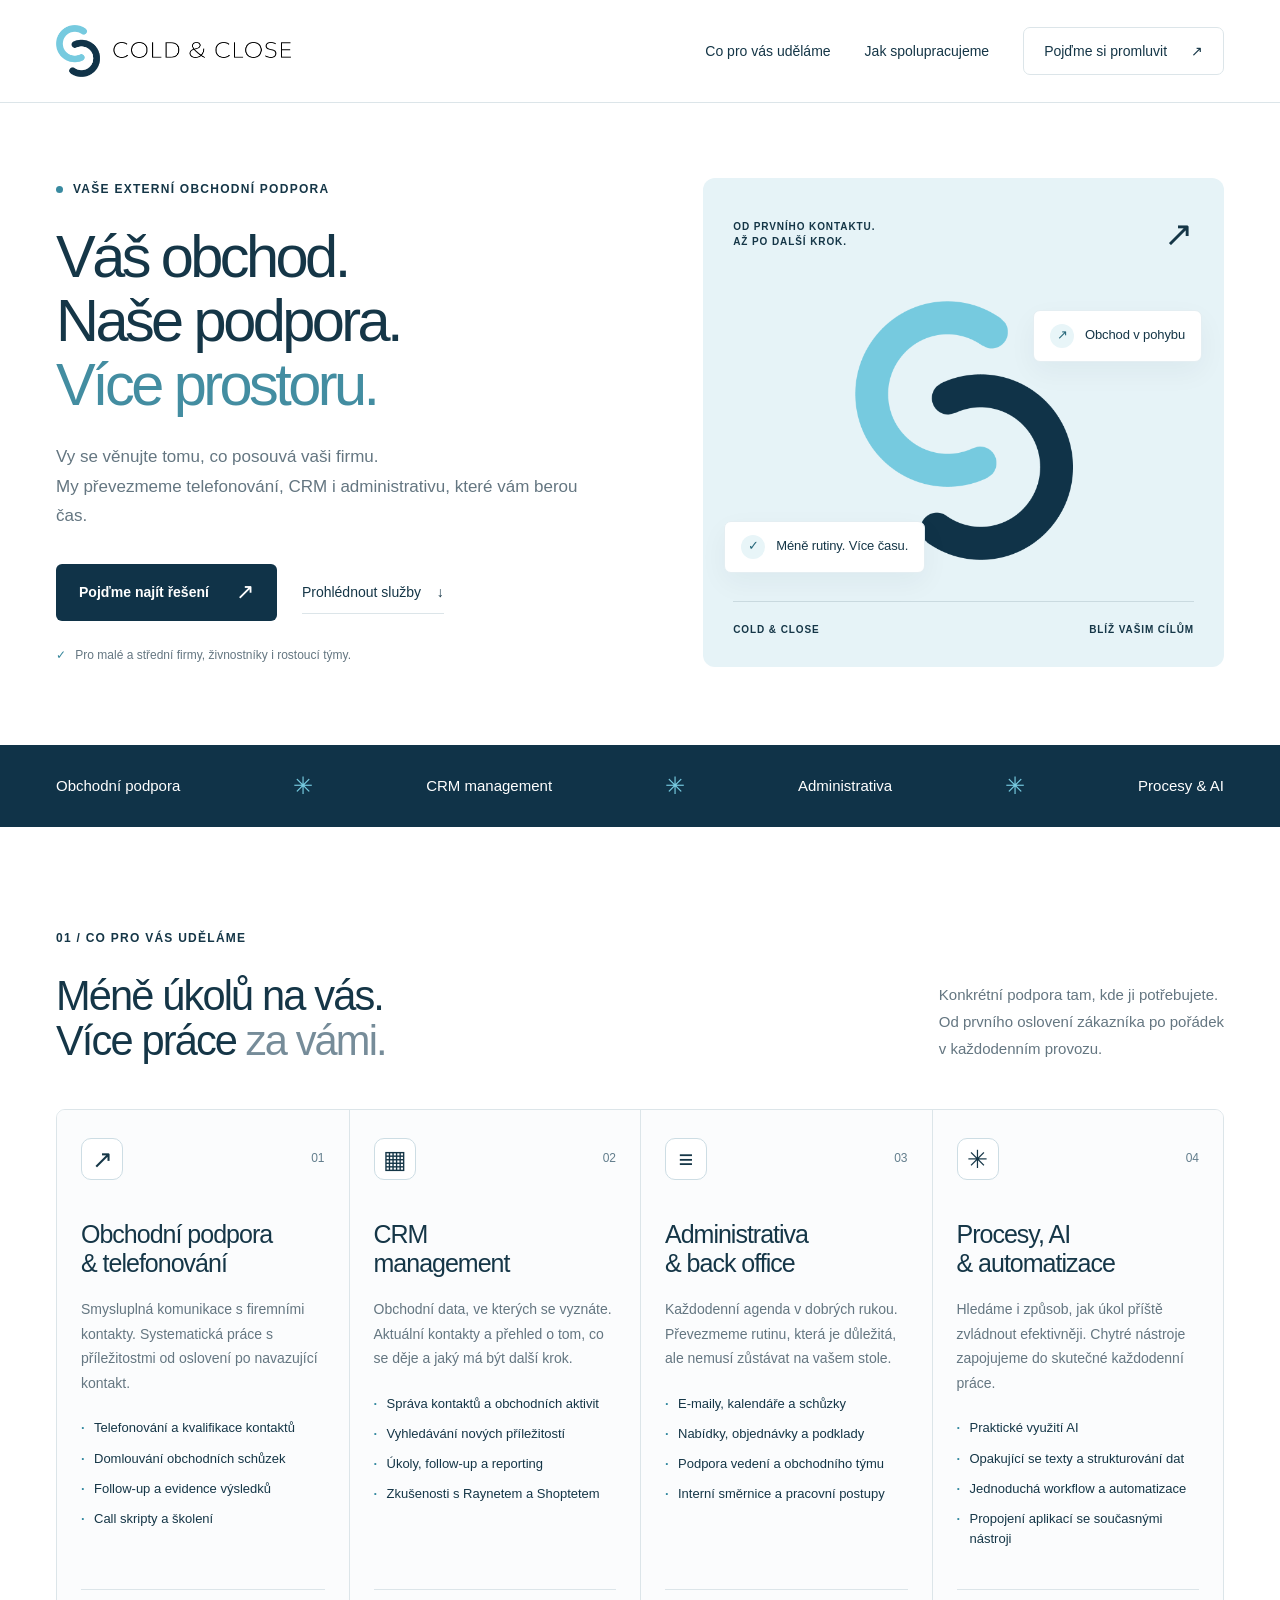
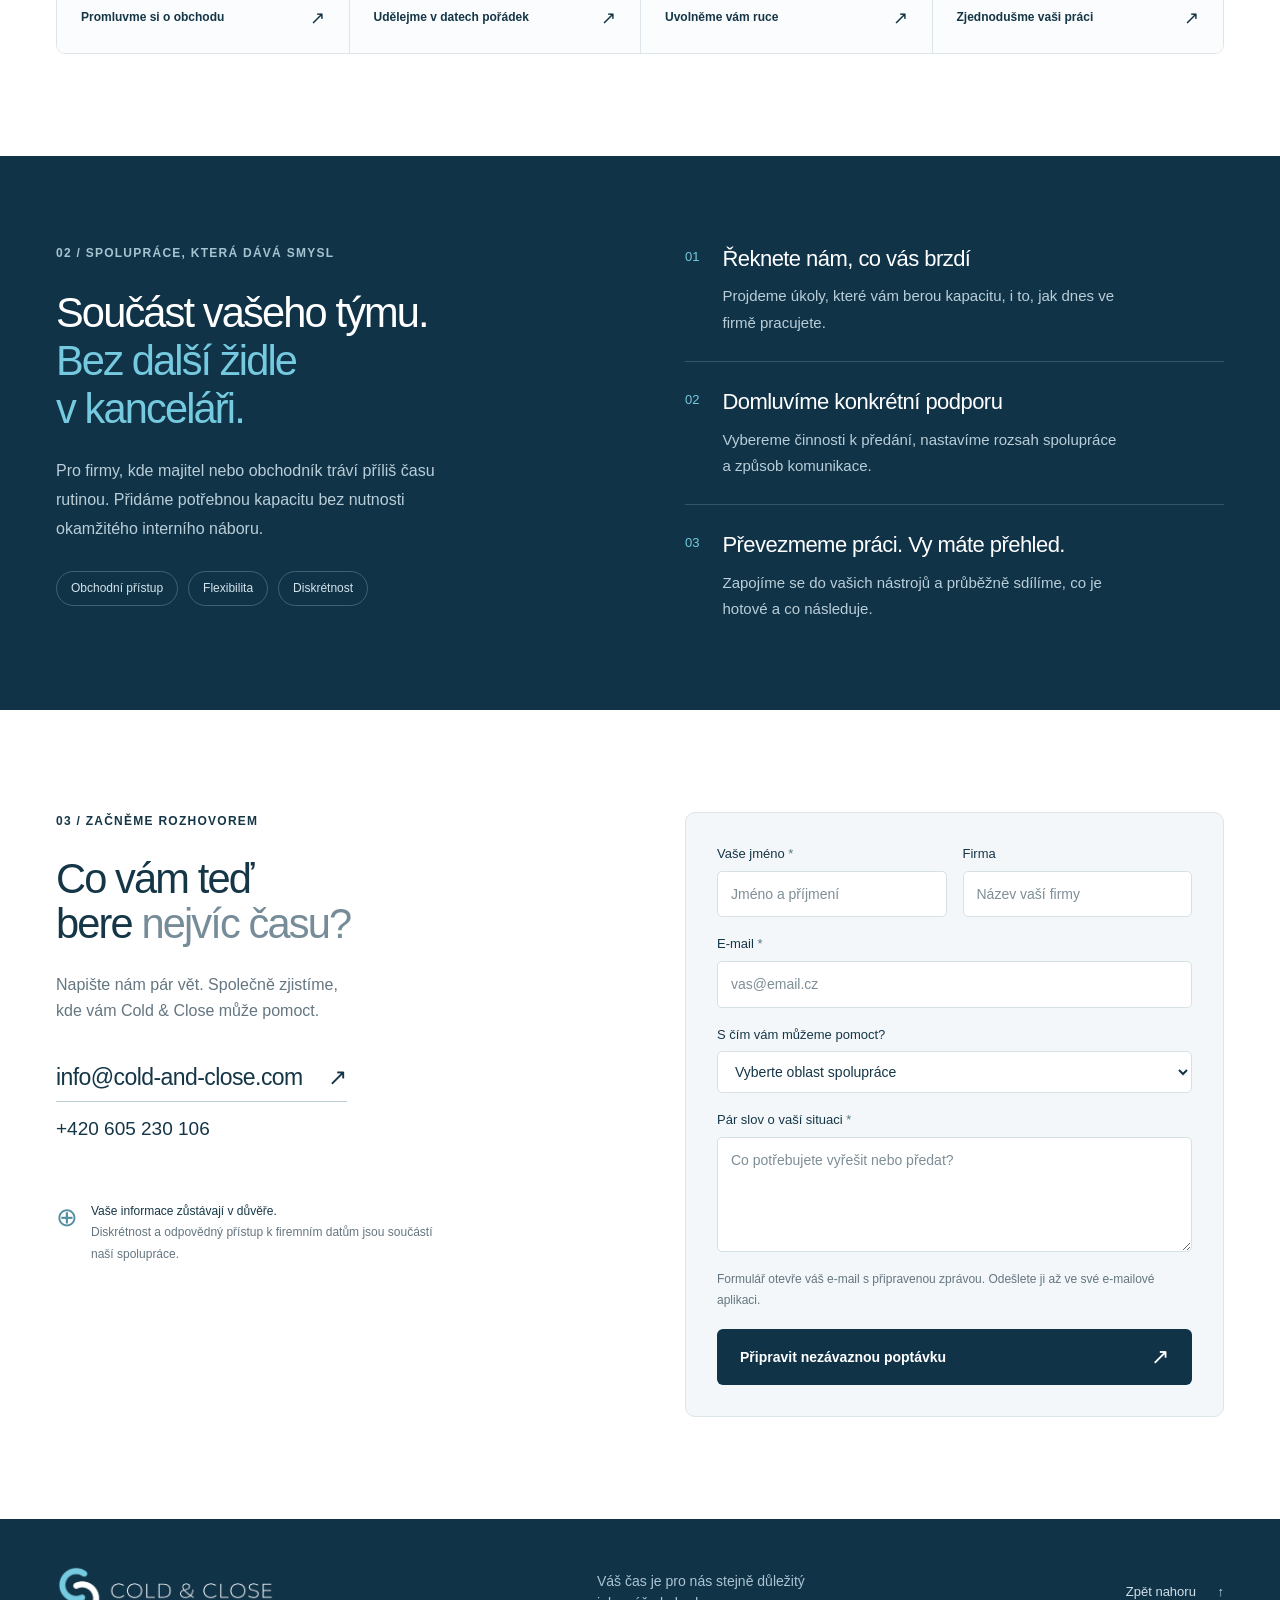
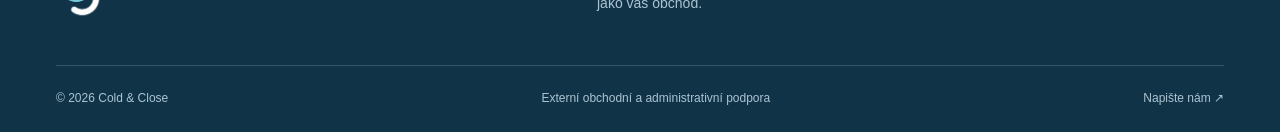
==== index.html @ 325ec1a4 "Build Cold & Close static client website" ====
<!doctype html>
<html lang="cs">
<head>
  <meta charset="utf-8">
  <meta name="viewport" content="width=device-width, initial-scale=1">
  <meta name="theme-color" content="#103348">
  <title>Cold & Close — Více prostoru pro váš obchod</title>
  <meta name="description" content="Externí obchodní a administrativní podpora pro malé a střední firmy. B2B telefonování, CRM, back office i praktické využití AI.">
  <meta property="og:title" content="Cold & Close — Více prostoru pro váš obchod">
  <meta property="og:description" content="Převezmeme činnosti, které vám berou kapacitu. Od prvního kontaktu po každodenní administrativu.">
  <meta property="og:type" content="website">
  <link rel="icon" type="image/png" href="./assets/favicon.png">
  <link rel="stylesheet" href="./styles.css">
  <script src="./script.js" defer></script>
</head>
<body>
  <a class="skip-link" href="#obsah">Přejít na obsah</a>
  <header class="header">
    <div class="container header-inner">
      <a class="brand" href="#" aria-label="Cold & Close — úvod"><img src="./assets/logo.png" alt="Cold & Close" width="884" height="198"></a>
      <button class="menu-toggle" type="button" aria-expanded="false" aria-controls="navigation">Menu <span aria-hidden="true">☰</span></button>
      <nav id="navigation" aria-label="Hlavní navigace">
        <a href="#sluzby">Co pro vás uděláme</a>
        <a href="#spoluprace">Jak spolupracujeme</a>
        <a class="nav-contact" href="#kontakt">Pojďme si promluvit <span aria-hidden="true">↗</span></a>
      </nav>
    </div>
  </header>
  <main id="obsah">
    <section class="hero container" aria-labelledby="hero-title">
      <div class="hero-copy">
        <p class="eyebrow"><span class="dot"></span> VAŠE EXTERNÍ OBCHODNÍ PODPORA</p>
        <h1 id="hero-title">Váš obchod.<br>Naše podpora.<br><span>Více prostoru.</span></h1>
        <p class="hero-description">Vy se věnujte tomu, co posouvá vaši firmu.<br class="desktop-break"> My převezmeme telefonování, CRM i administrativu, které vám berou čas.</p>
        <div class="hero-actions"><a class="button button-dark" href="#kontakt">Pojďme najít řešení <span aria-hidden="true">↗</span></a><a class="text-link" href="#sluzby">Prohlédnout služby <span aria-hidden="true">↓</span></a></div>
        <p class="hero-note"><span aria-hidden="true">✓</span> Pro malé a střední firmy, živnostníky i rostoucí týmy.</p>
      </div>
      <div class="hero-visual" aria-label="Propojujeme obchod, CRM, administrativu a procesy">
        <div class="visual-top"><span>OD PRVNÍHO KONTAKTU.<br>AŽ PO DALŠÍ KROK.</span><span class="visual-plus" aria-hidden="true">↗</span></div>
        <div class="brand-stage"><img class="hero-mark" src="./assets/mark.png" alt="" width="588" height="695"><span class="floating-tag tag-one"><span aria-hidden="true">↗</span> Obchod v pohybu</span><span class="floating-tag tag-two"><span aria-hidden="true">✓</span> Méně rutiny. Více času.</span></div>
        <div class="visual-bottom"><span>COLD & CLOSE</span><span>BLÍŽ VAŠIM CÍLŮM</span></div>
      </div>
    </section>
    <div class="scope-strip"><div class="container"><span>Obchodní podpora</span><span aria-hidden="true">✳</span><span>CRM management</span><span aria-hidden="true">✳</span><span>Administrativa</span><span aria-hidden="true">✳</span><span>Procesy & AI</span></div></div>
    <section class="services section container" id="sluzby" aria-labelledby="services-title">
      <div class="section-intro"><div><p class="eyebrow">01 / CO PRO VÁS UDĚLÁME</p><h2 id="services-title">Méně úkolů na vás.<br>Více práce <span class="muted">za vámi.</span></h2></div><p>Konkrétní podpora tam, kde ji potřebujete.<br>Od prvního oslovení zákazníka po pořádek<br class="desktop-break"> v každodenním provozu.</p></div>
      <div class="service-grid">
        <article class="service-card"><div class="card-top"><span class="service-icon" aria-hidden="true">↗</span><span class="card-number">01</span></div><h3>Obchodní podpora<br>& telefonování</h3><p>Smysluplná komunikace s firemními kontakty. Systematická práce s příležitostmi od oslovení po navazující kontakt.</p><ul><li>Telefonování a kvalifikace kontaktů</li><li>Domlouvání obchodních schůzek</li><li>Follow-up a evidence výsledků</li><li>Call skripty a školení</li></ul><a class="card-link" href="#kontakt" data-service="Obchodní podpora a telefonování">Promluvme si o obchodu <span aria-hidden="true">↗</span></a></article>
        <article class="service-card"><div class="card-top"><span class="service-icon" aria-hidden="true">▦</span><span class="card-number">02</span></div><h3>CRM<br>management</h3><p>Obchodní data, ve kterých se vyznáte. Aktuální kontakty a přehled o tom, co se děje a jaký má být další krok.</p><ul><li>Správa kontaktů a obchodních aktivit</li><li>Vyhledávání nových příležitostí</li><li>Úkoly, follow-up a reporting</li><li>Zkušenosti s Raynetem a Shoptetem</li></ul><a class="card-link" href="#kontakt" data-service="CRM management">Udělejme v datech pořádek <span aria-hidden="true">↗</span></a></article>
        <article class="service-card"><div class="card-top"><span class="service-icon" aria-hidden="true">≡</span><span class="card-number">03</span></div><h3>Administrativa<br>& back office</h3><p>Každodenní agenda v dobrých rukou. Převezmeme rutinu, která je důležitá, ale nemusí zůstávat na vašem stole.</p><ul><li>E-maily, kalendáře a schůzky</li><li>Nabídky, objednávky a podklady</li><li>Podpora vedení a obchodního týmu</li><li>Interní směrnice a pracovní postupy</li></ul><a class="card-link" href="#kontakt" data-service="Administrativa a back office">Uvolněme vám ruce <span aria-hidden="true">↗</span></a></article>
        <article class="service-card"><div class="card-top"><span class="service-icon" aria-hidden="true">✳</span><span class="card-number">04</span></div><h3>Procesy, AI<br>& automatizace</h3><p>Hledáme i způsob, jak úkol příště zvládnout efektivněji. Chytré nástroje zapojujeme do skutečné každodenní práce.</p><ul><li>Praktické využití AI</li><li>Opakující se texty a strukturování dat</li><li>Jednoduchá workflow a automatizace</li><li>Propojení aplikací se současnými nástroji</li></ul><a class="card-link" href="#kontakt" data-service="Procesy, AI a automatizace">Zjednodušme vaši práci <span aria-hidden="true">↗</span></a></article>
      </div>
    </section>
    <section class="partnership" id="spoluprace" aria-labelledby="partnership-title"><div class="container partnership-grid"><div><p class="eyebrow">02 / SPOLUPRÁCE, KTERÁ DÁVÁ SMYSL</p><h2 id="partnership-title">Součást vašeho týmu.<br><span>Bez další židle<br>v kanceláři.</span></h2><p class="partnership-description">Pro firmy, kde majitel nebo obchodník tráví příliš času rutinou. Přidáme potřebnou kapacitu bez nutnosti okamžitého interního náboru.</p><div class="values"><span>Obchodní přístup</span><span>Flexibilita</span><span>Diskrétnost</span></div></div><div class="steps"><article><span>01</span><div><h3>Řeknete nám, co vás brzdí</h3><p>Projdeme úkoly, které vám berou kapacitu, i to, jak dnes ve firmě pracujete.</p></div></article><article><span>02</span><div><h3>Domluvíme konkrétní podporu</h3><p>Vybereme činnosti k předání, nastavíme rozsah spolupráce a způsob komunikace.</p></div></article><article><span>03</span><div><h3>Převezmeme práci. Vy máte přehled.</h3><p>Zapojíme se do vašich nástrojů a průběžně sdílíme, co je hotové a co následuje.</p></div></article></div></div></section>
    <section class="contact section container" id="kontakt" aria-labelledby="contact-title"><div class="contact-copy"><p class="eyebrow">03 / ZAČNĚME ROZHOVOREM</p><h2 id="contact-title">Co vám teď<br>bere <span class="muted">nejvíc času?</span></h2><p>Napište nám pár vět. Společně zjistíme,<br class="desktop-break"> kde vám Cold & Close může pomoct.</p><a class="email-link" href="mailto:info@cold-and-close.com">info@cold-and-close.com <span aria-hidden="true">↗</span></a><a class="phone-link" href="tel:+420605230106">+420 605 230 106</a><div class="discretion"><span aria-hidden="true">⊕</span><p><strong>Vaše informace zůstávají v důvěře.</strong><br>Diskrétnost a odpovědný přístup k firemním datům jsou součástí naší spolupráce.</p></div></div><form id="contact-form"><div class="form-row"><label>Vaše jméno <span aria-hidden="true">*</span><input name="name" autocomplete="name" placeholder="Jméno a příjmení" required maxlength="100"></label><label>Firma<input name="company" autocomplete="organization" placeholder="Název vaší firmy" maxlength="150"></label></div><label>E-mail <span aria-hidden="true">*</span><input name="email" type="email" autocomplete="email" placeholder="vas@email.cz" required maxlength="200"></label><label>S čím vám můžeme pomoct?<select name="service" id="service"><option value="Zatím nevím — pojďme to probrat">Vyberte oblast spolupráce</option><option>Obchodní podpora a telefonování</option><option>CRM management</option><option>Administrativa a back office</option><option>Procesy, AI a automatizace</option><option>Více oblastí / jiná poptávka</option></select></label><label>Pár slov o vaší situaci <span aria-hidden="true">*</span><textarea name="message" rows="4" placeholder="Co potřebujete vyřešit nebo předat?" required maxlength="3000"></textarea></label><p class="form-note">Formulář otevře váš e-mail s připravenou zprávou. Odešlete ji až ve své e-mailové aplikaci.</p><button class="button button-dark submit-button" type="submit">Připravit nezávaznou poptávku <span aria-hidden="true">↗</span></button><p class="form-status" id="form-status" role="status" hidden></p><noscript><p>Pro přípravu zprávy zapněte JavaScript nebo nám napište přímo na <a href="mailto:info@cold-and-close.com">info@cold-and-close.com</a>.</p></noscript></form></section>
  </main>
  <footer><div class="container footer-main"><a href="#" aria-label="Cold & Close — zpět nahoru"><img src="./assets/logo-light.png" alt="Cold & Close" width="915" height="225"></a><p>Váš čas je pro nás stejně důležitý<br>jako váš obchod.</p><a href="#obsah" class="back-top">Zpět nahoru <span aria-hidden="true">↑</span></a></div><div class="container footer-bottom"><span>© <span id="year">2026</span> Cold & Close</span><span>Externí obchodní a administrativní podpora</span><a href="mailto:info@cold-and-close.com">Napište nám ↗</a></div></footer>
</body>
</html>
---- styles.css ----
:root{--navy:#103348;--blue:#76cadf;--ink:#153647;--muted:#647681;--line:#dce5e9;--pale:#f3f7f9;--white:#fff;font-family:Arial,Helvetica,sans-serif;color:var(--ink);background:var(--white);font-synthesis:none}*{box-sizing:border-box}html{scroll-behavior:smooth;scroll-padding-top:110px}body{margin:0;font-size:16px;line-height:1.6}a{color:inherit;text-decoration:none}button,input,select,textarea{font:inherit}button,a,input,select,textarea{-webkit-tap-highlight-color:transparent}button,a{touch-action:manipulation}a,button{transition:background-color .2s,color .2s,border-color .2s}a:focus-visible,button:focus-visible{outline:3px solid #29829b;outline-offset:5px}img{display:block;max-width:100%;height:auto}h1,h2,h3,p{margin:0}h1,h2,h3{font-weight:500;line-height:1.08;letter-spacing:-.045em}.container{width:min(1280px,calc(100% - 112px));margin-inline:auto}.header{position:sticky;top:0;z-index:10;background:rgba(255,255,255,.96);border-bottom:1px solid var(--line);backdrop-filter:blur(14px)}.header-inner{height:102px;display:flex;align-items:center;justify-content:space-between;gap:30px}.brand{width:235px;flex-shrink:0}.header nav{display:flex;gap:34px;align-items:center;font-size:14px}.header nav>a:hover{color:#26768a}.nav-contact{border:1px solid var(--line);padding:12px 20px;border-radius:7px}.nav-contact span{margin-left:20px}.menu-toggle{display:none}.hero{display:grid;grid-template-columns:1.12fr 1fr;gap:64px;align-items:center;padding-block:75px 78px}.eyebrow{font-size:12px;font-weight:600;letter-spacing:.105em;display:flex;align-items:center;gap:10px;margin-bottom:26px}.dot{width:7px;height:7px;display:inline-block;border-radius:50%;background:#398aa0}.hero h1{font-size:clamp(48px,4.65vw,71px);letter-spacing:-.06em;line-height:1.075}.hero h1>span{color:#438da1}.hero-description{max-width:540px;color:var(--muted);font-size:17px;line-height:1.75;margin-top:25px}.hero-actions{display:flex;gap:25px;align-items:center;margin-top:33px}.button{display:inline-flex;justify-content:space-between;align-items:center;gap:27px;padding:16px 22px;border-radius:6px;font-size:14px;font-weight:600;border:1px solid transparent;cursor:pointer}.button-dark{color:white;background:var(--navy)}.button-dark:hover{background:#20536b}.button span{font-size:22px;font-weight:400;line-height:1}.text-link{font-size:14px;border-bottom:1px solid var(--line);padding-block:10px;white-space:nowrap}.text-link span{margin-left:12px}.hero-note{font-size:12px;color:var(--muted);margin-top:25px}.hero-note span{color:#36869b;margin-right:6px}.hero-visual{background:#e6f3f7;min-height:485px;border-radius:12px;position:relative;overflow:hidden;display:flex;flex-direction:column;justify-content:space-between;padding:30px}.visual-top,.visual-bottom{display:flex;justify-content:space-between;align-items:center;font-size:10px;line-height:1.5;font-weight:600;letter-spacing:.09em}.visual-plus{font-size:35px;font-weight:400}.brand-stage{position:relative;display:grid;place-items:center;height:340px}.hero-mark{width:218px;max-height:285px;object-fit:contain}.floating-tag{position:absolute;display:flex;gap:11px;align-items:center;background:white;border:1px solid #e4eef2;box-shadow:0 10px 28px #1033480c;padding:13px 16px;border-radius:7px;font-size:13px;letter-spacing:-.01em;white-space:nowrap}.floating-tag>span{display:grid;place-items:center;width:24px;height:24px;border-radius:50%;background:#e8f5f8;color:#27677a}.tag-one{right:-8px;top:49px}.tag-two{left:-9px;bottom:28px}.visual-bottom{padding-top:20px;border-top:1px solid #10334821}.scope-strip{background:var(--navy);color:white}.scope-strip .container{display:flex;justify-content:space-between;align-items:center;gap:16px;padding-block:22px;font-size:15px}.scope-strip [aria-hidden]{color:var(--blue);font-size:24px;font-weight:400}.section{padding-block:102px}.section-intro{display:flex;justify-content:space-between;gap:48px;align-items:flex-end;margin-bottom:45px}h2{font-size:clamp(35px,3.25vw,48px)}.muted{color:#768c99}.section-intro>p{color:var(--muted);font-size:15px;line-height:1.8;padding-bottom:2px}.service-grid{display:grid;grid-template-columns:repeat(4,minmax(0,1fr));border:1px solid var(--line);border-radius:9px;overflow:hidden}.service-card{padding:28px 24px 23px;display:flex;flex-direction:column;min-width:0;background:#fbfcfd}.service-card+.service-card{border-left:1px solid var(--line)}.service-card:hover{background:#f1f7fa}.card-top{display:flex;justify-content:space-between;align-items:center;margin-bottom:40px}.service-icon{border:1px solid #cddde4;border-radius:10px;width:42px;height:42px;display:grid;place-items:center;font-size:25px;background:white}.card-number{font-size:12px;color:#627d8c;font-variant-numeric:tabular-nums}.service-card h3{font-size:25px;line-height:1.15;letter-spacing:-.04em;margin-bottom:20px}.service-card>p{font-size:14px;line-height:1.75;color:var(--muted)}.service-card ul{padding:0;margin:23px 0 30px;list-style:none;font-size:13px;line-height:1.55}.service-card li{position:relative;padding-left:13px;margin-bottom:10px}.service-card li:before{content:'·';position:absolute;left:0;color:#3389a0;font-weight:700}.card-link{display:flex;justify-content:space-between;gap:8px;border-top:1px solid var(--line);padding-top:18px;margin-top:auto;font-size:12px;font-weight:600}.card-link span{font-size:18px;line-height:1.2}.partnership{background:var(--navy);color:white;padding-block:88px}.partnership-grid{display:grid;grid-template-columns:1fr 1fr;gap:90px}.partnership .eyebrow{color:#a6c3d0}.partnership h2{line-height:1.15}.partnership h2 span{color:var(--blue)}.partnership-description{color:#baceD8;font-size:16px;line-height:1.8;max-width:430px;margin-top:25px}.values{display:flex;flex-wrap:wrap;gap:10px;margin-top:27px}.values span{border:1px solid #426173;border-radius:30px;padding:7px 14px;font-size:12px;color:#d3e4ec}.steps{align-self:center}.steps article{display:flex;gap:23px;padding:25px 0;border-bottom:1px solid #345467}.steps article:first-child{padding-top:0}.steps article:last-child{border-bottom:0;padding-bottom:0}.steps article>span{font-size:13px;color:var(--blue);padding-top:3px}.steps h3{font-size:22px;letter-spacing:-.025em;line-height:1.35}.steps p{font-size:15px;line-height:1.75;color:#baced8;margin-top:10px;max-width:400px}.contact{display:grid;grid-template-columns:1fr 1fr;gap:90px}.contact-copy>p:not(.eyebrow){color:var(--muted);margin-top:25px}.email-link{display:block;width:fit-content;font-size:23px;letter-spacing:-.025em;margin-top:36px;border-bottom:1px solid #bacbd4;padding-bottom:5px;overflow-wrap:anywhere}.email-link span{margin-left:20px}.phone-link{display:block;width:fit-content;margin-top:12px;font-size:19px}.discretion{display:flex;gap:13px;margin-top:56px;max-width:390px}.discretion>span{font-size:26px;line-height:1.3;color:#548ea3}.discretion p{font-size:12px;line-height:1.8;color:var(--muted)}.discretion strong{font-weight:500;color:var(--ink)}form{border:1px solid var(--line);background:var(--pale);border-radius:10px;padding:31px}.form-row{display:grid;grid-template-columns:1fr 1fr;gap:16px}label{display:block;font-size:13px;font-weight:500;margin-bottom:17px}label>span{color:#577985}input,select,textarea{display:block;width:100%;min-width:0;background:white;border:1px solid #d6e1e6;border-radius:5px;padding:11px 13px;margin-top:6px;color:var(--ink);font-size:14px;outline:none}input:focus,select:focus,textarea:focus{border-color:#2e7f95;box-shadow:0 0 0 3px #76cadf35}input::placeholder,textarea::placeholder{color:#7e8e97}textarea{resize:vertical;min-height:115px}.form-note{color:var(--muted);font-size:12px;line-height:1.7;margin-bottom:19px}.submit-button{width:100%}.form-status{margin-top:18px;font-size:14px;border-left:3px solid #438da1;padding-left:12px}footer{background:var(--navy);color:#d0e0e8}.footer-main{display:flex;align-items:center;justify-content:space-between;gap:40px;padding-block:46px}.footer-main img{width:220px}.footer-main p{font-size:14px;color:#acc4d1}.back-top{font-size:13px}.back-top span{margin-left:18px}.footer-bottom{display:flex;justify-content:space-between;gap:20px;border-top:1px solid #355569;padding-block:23px;font-size:12px;color:#acc4d1}.skip-link{position:fixed;left:16px;top:-100px;padding:12px 20px;background:white;z-index:100}.skip-link:focus{top:10px}
@media(min-width:1600px){.hero{padding-block:95px}.hero-visual{min-height:520px}.brand-stage{height:370px}}
@media(max-width:1150px){.container{width:calc(100% - 64px)}.header nav{gap:22px}.hero{gap:35px}.hero-actions{gap:16px;flex-wrap:wrap}.hero h1{font-size:58px}.hero-visual{padding:22px}.service-grid{grid-template-columns:1fr 1fr}.service-card:nth-child(3){border-left:0}.service-card:nth-child(n+3){border-top:1px solid var(--line)}.service-card{padding:28px}.card-top{margin-bottom:28px}.service-card h3 br{display:none}.service-card>p{max-width:400px}.service-card ul{font-size:14px}.card-link{font-size:14px}.partnership-grid,.contact{gap:45px}.email-link{font-size:20px}}
@media(max-width:800px){.container{width:calc(100% - 40px)}.header-inner{height:80px}.brand{width:190px}.menu-toggle{display:flex;align-items:center;gap:12px;min-height:44px;background:white;border:1px solid var(--line);border-radius:5px;padding:7px 12px;font-size:14px;color:var(--ink)}.header nav{display:none;position:absolute;left:0;right:0;top:80px;background:white;padding:20px;border-bottom:1px solid var(--line);flex-direction:column;align-items:stretch;gap:4px}.header nav.open{display:flex}.header nav a{padding:12px}.nav-contact{margin-top:6px}.hero{grid-template-columns:1fr;gap:38px;padding-block:44px}.hero h1{font-size:clamp(46px,8vw,68px)}.hero-description{font-size:16px}.hero-visual{min-height:370px}.brand-stage{height:260px}.hero-mark{width:170px;max-height:230px}.tag-one{right:5%;top:25px}.tag-two{left:4%;bottom:18px}.visual-top,.visual-bottom{font-size:10px}.scope-strip .container{display:grid;grid-template-columns:1fr 1fr;gap:12px 22px;font-size:13px;padding-block:20px}.scope-strip [aria-hidden]{display:none}.scope-strip .container>span:not([aria-hidden]):before{content:'✳';color:var(--blue);margin-right:10px}.section{padding-block:65px}.section-intro{align-items:start;flex-direction:column;gap:22px;margin-bottom:30px}.section-intro>p{font-size:15px}.eyebrow{font-size:11px;margin-bottom:21px}h2{font-size:38px}.partnership{padding-block:63px}.partnership-grid,.contact{grid-template-columns:1fr;gap:40px}.partnership h2 br:last-child{display:none}.steps p{max-width:none}.discretion{margin-top:30px}.contact-copy>p:not(.eyebrow){margin-top:20px}.email-link{font-size:24px}.footer-main{flex-wrap:wrap;gap:24px;padding-block:30px}.footer-main p{font-size:13px}.footer-bottom{flex-wrap:wrap;gap:10px}.footer-bottom>span:nth-child(2){display:none}}
@media(max-width:480px){.hero h1{font-size:48px}.hero-actions{align-items:flex-start;gap:18px}.hero-actions .button{padding:15px 17px}.hero-note{font-size:12px;max-width:280px}.hero-visual{min-height:350px;padding:20px}.floating-tag{font-size:12px;padding:10px}.tag-one{right:-7px}.tag-two{left:-6px}.hero-mark{width:160px}.service-grid{grid-template-columns:1fr}.service-card+.service-card{border-left:0;border-top:1px solid var(--line)}.service-card{padding:25px}.service-card h3{font-size:27px}.service-card li{margin-bottom:8px}.card-top{margin-bottom:23px}.section-intro br.desktop-break,.desktop-break{display:none}h2{font-size:35px}.contact{gap:30px}form{padding:22px}.form-row{grid-template-columns:1fr;gap:0}.email-link{font-size:21px}.email-link span{margin-left:5px}.submit-button{font-size:13px;padding:15px 13px;gap:10px}.footer-main{display:grid;grid-template-columns:1fr}.footer-main img{width:205px}.header-inner{gap:10px}.brand{width:178px}}
@media(prefers-reduced-motion:reduce){html{scroll-behavior:auto}*,*:before,*:after{transition:none!important}}
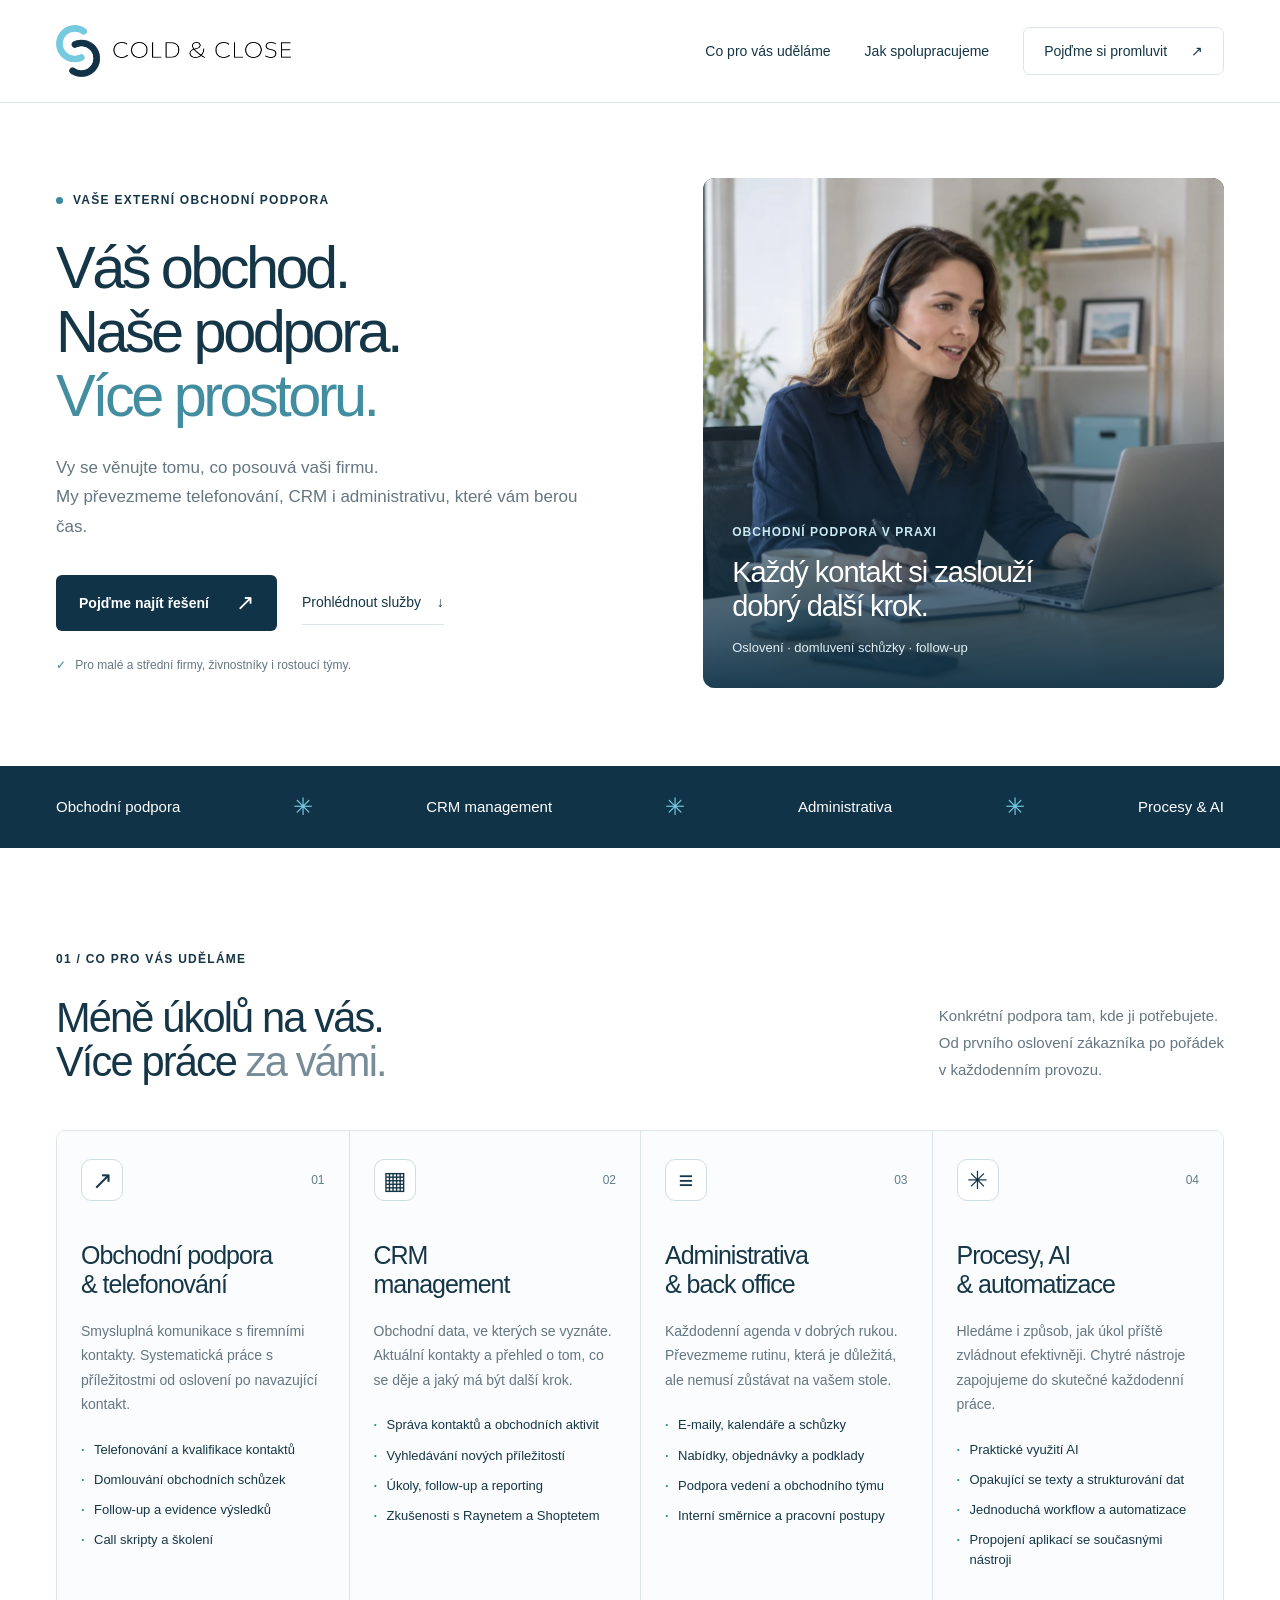
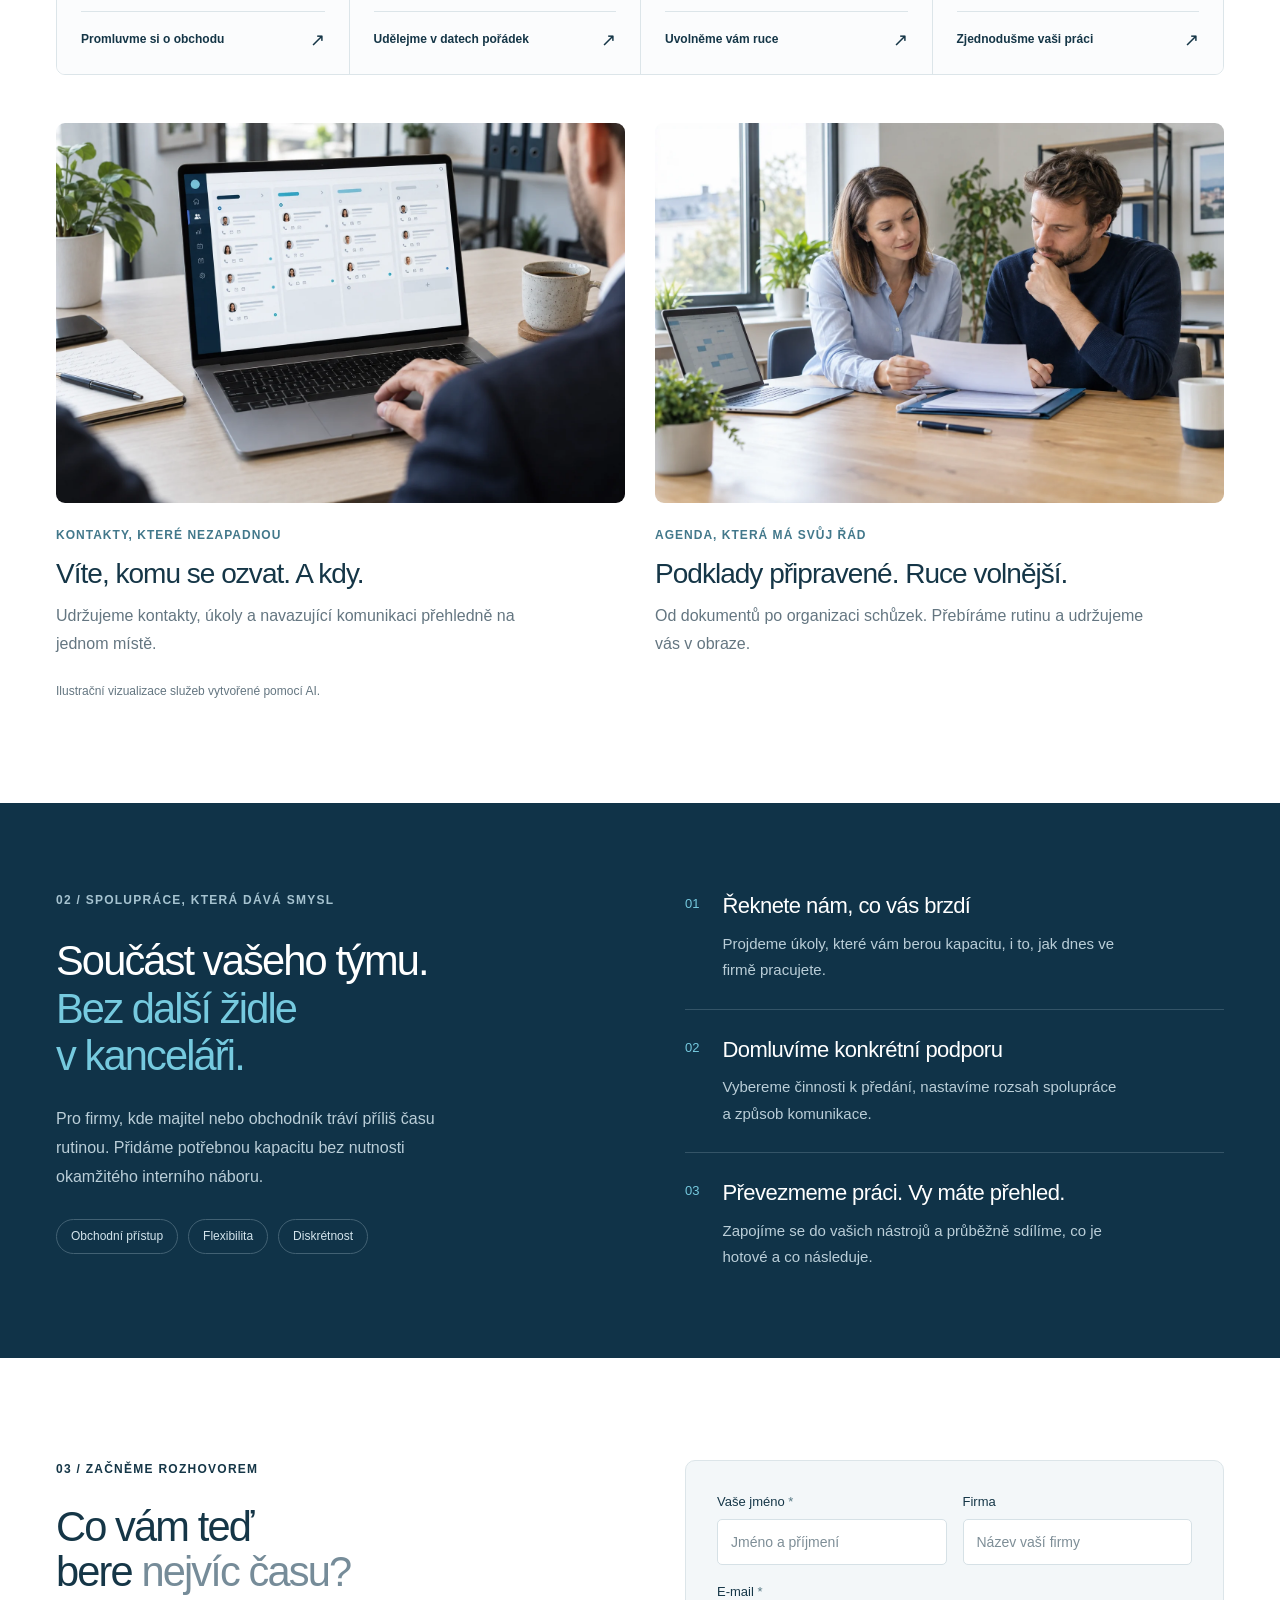
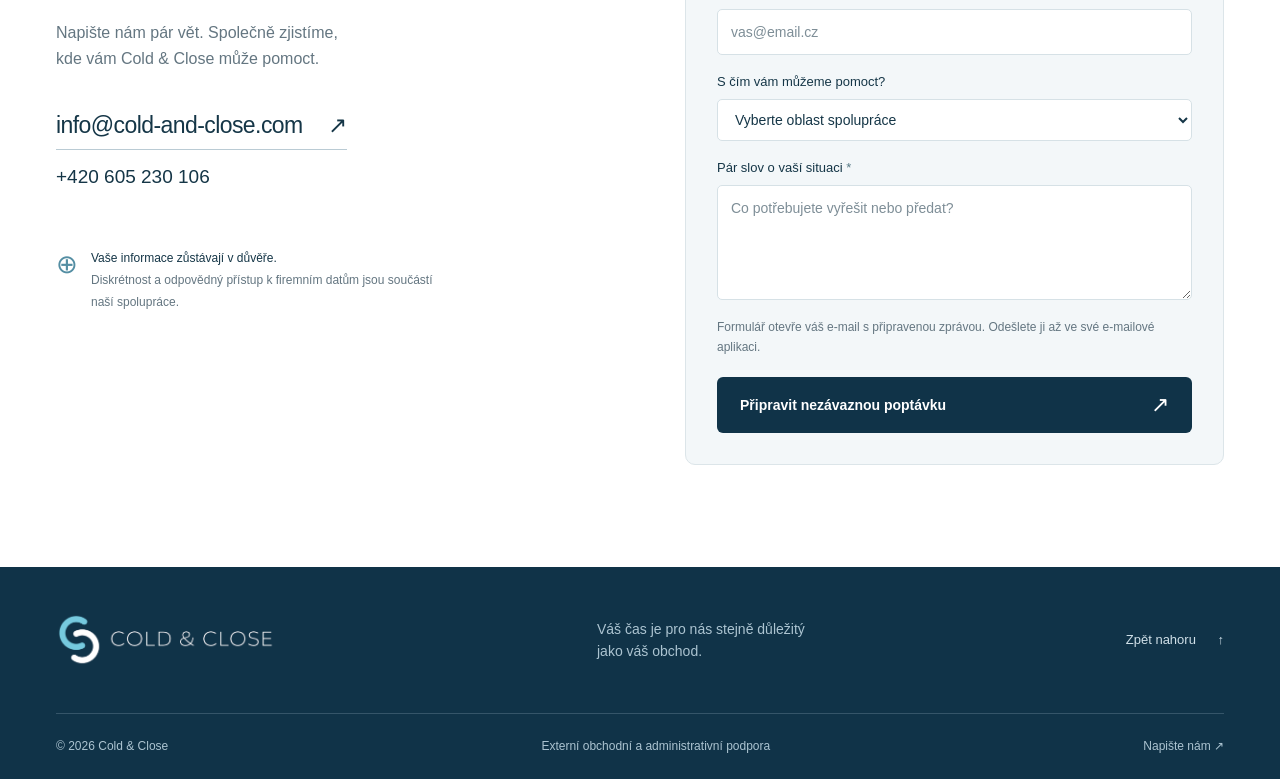
==== commit e3d6c735: "Illustrate client services with realistic photography" ====
--- a/index.html
+++ b/index.html
@@ -35,11 +35,10 @@
         <div class="hero-actions"><a class="button button-dark" href="#kontakt">Pojďme najít řešení <span aria-hidden="true">↗</span></a><a class="text-link" href="#sluzby">Prohlédnout služby <span aria-hidden="true">↓</span></a></div>
         <p class="hero-note"><span aria-hidden="true">✓</span> Pro malé a střední firmy, živnostníky i rostoucí týmy.</p>
       </div>
-      <div class="hero-visual" aria-label="Propojujeme obchod, CRM, administrativu a procesy">
-        <div class="visual-top"><span>OD PRVNÍHO KONTAKTU.<br>AŽ PO DALŠÍ KROK.</span><span class="visual-plus" aria-hidden="true">↗</span></div>
-        <div class="brand-stage"><img class="hero-mark" src="./assets/mark.png" alt="" width="588" height="695"><span class="floating-tag tag-one"><span aria-hidden="true">↗</span> Obchod v pohybu</span><span class="floating-tag tag-two"><span aria-hidden="true">✓</span> Méně rutiny. Více času.</span></div>
-        <div class="visual-bottom"><span>COLD & CLOSE</span><span>BLÍŽ VAŠIM CÍLŮM</span></div>
-      </div>
+      <figure class="hero-photo">
+        <img src="./assets/sales.webp" alt="Ilustrační scéna: obchodní asistentka při hovoru s klientem zapisuje další kroky k notebooku." width="1536" height="1024" fetchpriority="high">
+        <figcaption><span class="photo-kicker">OBCHODNÍ PODPORA V PRAXI</span><strong>Každý kontakt si zaslouží<br>dobrý další krok.</strong><span class="photo-detail">Oslovení · domluvení schůzky · follow-up</span></figcaption>
+      </figure>
     </section>
     <div class="scope-strip"><div class="container"><span>Obchodní podpora</span><span aria-hidden="true">✳</span><span>CRM management</span><span aria-hidden="true">✳</span><span>Administrativa</span><span aria-hidden="true">✳</span><span>Procesy & AI</span></div></div>
     <section class="services section container" id="sluzby" aria-labelledby="services-title">
@@ -50,6 +49,11 @@
         <article class="service-card"><div class="card-top"><span class="service-icon" aria-hidden="true">≡</span><span class="card-number">03</span></div><h3>Administrativa<br>& back office</h3><p>Každodenní agenda v dobrých rukou. Převezmeme rutinu, která je důležitá, ale nemusí zůstávat na vašem stole.</p><ul><li>E-maily, kalendáře a schůzky</li><li>Nabídky, objednávky a podklady</li><li>Podpora vedení a obchodního týmu</li><li>Interní směrnice a pracovní postupy</li></ul><a class="card-link" href="#kontakt" data-service="Administrativa a back office">Uvolněme vám ruce <span aria-hidden="true">↗</span></a></article>
         <article class="service-card"><div class="card-top"><span class="service-icon" aria-hidden="true">✳</span><span class="card-number">04</span></div><h3>Procesy, AI<br>& automatizace</h3><p>Hledáme i způsob, jak úkol příště zvládnout efektivněji. Chytré nástroje zapojujeme do skutečné každodenní práce.</p><ul><li>Praktické využití AI</li><li>Opakující se texty a strukturování dat</li><li>Jednoduchá workflow a automatizace</li><li>Propojení aplikací se současnými nástroji</li></ul><a class="card-link" href="#kontakt" data-service="Procesy, AI a automatizace">Zjednodušme vaši práci <span aria-hidden="true">↗</span></a></article>
       </div>
+      <div class="service-photos">
+        <figure><img src="./assets/crm.webp" alt="Ilustrační přehled obchodních příležitostí v CRM na notebooku." width="1536" height="1024" loading="lazy" decoding="async"><figcaption><span class="photo-kicker">KONTAKTY, KTERÉ NEZAPADNOU</span><h3>Víte, komu se ozvat. A kdy.</h3><p>Udržujeme kontakty, úkoly a navazující komunikaci přehledně na jednom místě.</p></figcaption></figure>
+        <figure><img src="./assets/admin.webp" alt="Ilustrační scéna: administrativní podpora s podnikatelem prochází dokumenty a plán práce." width="1536" height="1024" loading="lazy" decoding="async"><figcaption><span class="photo-kicker">AGENDA, KTERÁ MÁ SVŮJ ŘÁD</span><h3>Podklady připravené. Ruce volnější.</h3><p>Od dokumentů po organizaci schůzek. Přebíráme rutinu a udržujeme vás v obraze.</p></figcaption></figure>
+      </div>
+      <p class="imagery-note">Ilustrační vizualizace služeb vytvořené pomocí AI.</p>
     </section>
     <section class="partnership" id="spoluprace" aria-labelledby="partnership-title"><div class="container partnership-grid"><div><p class="eyebrow">02 / SPOLUPRÁCE, KTERÁ DÁVÁ SMYSL</p><h2 id="partnership-title">Součást vašeho týmu.<br><span>Bez další židle<br>v kanceláři.</span></h2><p class="partnership-description">Pro firmy, kde majitel nebo obchodník tráví příliš času rutinou. Přidáme potřebnou kapacitu bez nutnosti okamžitého interního náboru.</p><div class="values"><span>Obchodní přístup</span><span>Flexibilita</span><span>Diskrétnost</span></div></div><div class="steps"><article><span>01</span><div><h3>Řeknete nám, co vás brzdí</h3><p>Projdeme úkoly, které vám berou kapacitu, i to, jak dnes ve firmě pracujete.</p></div></article><article><span>02</span><div><h3>Domluvíme konkrétní podporu</h3><p>Vybereme činnosti k předání, nastavíme rozsah spolupráce a způsob komunikace.</p></div></article><article><span>03</span><div><h3>Převezmeme práci. Vy máte přehled.</h3><p>Zapojíme se do vašich nástrojů a průběžně sdílíme, co je hotové a co následuje.</p></div></article></div></div></section>
     <section class="contact section container" id="kontakt" aria-labelledby="contact-title"><div class="contact-copy"><p class="eyebrow">03 / ZAČNĚME ROZHOVOREM</p><h2 id="contact-title">Co vám teď<br>bere <span class="muted">nejvíc času?</span></h2><p>Napište nám pár vět. Společně zjistíme,<br class="desktop-break"> kde vám Cold & Close může pomoct.</p><a class="email-link" href="mailto:info@cold-and-close.com">info@cold-and-close.com <span aria-hidden="true">↗</span></a><a class="phone-link" href="tel:+420605230106">+420 605 230 106</a><div class="discretion"><span aria-hidden="true">⊕</span><p><strong>Vaše informace zůstávají v důvěře.</strong><br>Diskrétnost a odpovědný přístup k firemním datům jsou součástí naší spolupráce.</p></div></div><form id="contact-form"><div class="form-row"><label>Vaše jméno <span aria-hidden="true">*</span><input name="name" autocomplete="name" placeholder="Jméno a příjmení" required maxlength="100"></label><label>Firma<input name="company" autocomplete="organization" placeholder="Název vaší firmy" maxlength="150"></label></div><label>E-mail <span aria-hidden="true">*</span><input name="email" type="email" autocomplete="email" placeholder="vas@email.cz" required maxlength="200"></label><label>S čím vám můžeme pomoct?<select name="service" id="service"><option value="Zatím nevím — pojďme to probrat">Vyberte oblast spolupráce</option><option>Obchodní podpora a telefonování</option><option>CRM management</option><option>Administrativa a back office</option><option>Procesy, AI a automatizace</option><option>Více oblastí / jiná poptávka</option></select></label><label>Pár slov o vaší situaci <span aria-hidden="true">*</span><textarea name="message" rows="4" placeholder="Co potřebujete vyřešit nebo předat?" required maxlength="3000"></textarea></label><p class="form-note">Formulář otevře váš e-mail s připravenou zprávou. Odešlete ji až ve své e-mailové aplikaci.</p><button class="button button-dark submit-button" type="submit">Připravit nezávaznou poptávku <span aria-hidden="true">↗</span></button><p class="form-status" id="form-status" role="status" hidden></p><noscript><p>Pro přípravu zprávy zapněte JavaScript nebo nám napište přímo na <a href="mailto:info@cold-and-close.com">info@cold-and-close.com</a>.</p></noscript></form></section>
--- a/styles.css
+++ b/styles.css
@@ -3,4 +3,7 @@
 @media(max-width:1150px){.container{width:calc(100% - 64px)}.header nav{gap:22px}.hero{gap:35px}.hero-actions{gap:16px;flex-wrap:wrap}.hero h1{font-size:58px}.hero-visual{padding:22px}.service-grid{grid-template-columns:1fr 1fr}.service-card:nth-child(3){border-left:0}.service-card:nth-child(n+3){border-top:1px solid var(--line)}.service-card{padding:28px}.card-top{margin-bottom:28px}.service-card h3 br{display:none}.service-card>p{max-width:400px}.service-card ul{font-size:14px}.card-link{font-size:14px}.partnership-grid,.contact{gap:45px}.email-link{font-size:20px}}
 @media(max-width:800px){.container{width:calc(100% - 40px)}.header-inner{height:80px}.brand{width:190px}.menu-toggle{display:flex;align-items:center;gap:12px;min-height:44px;background:white;border:1px solid var(--line);border-radius:5px;padding:7px 12px;font-size:14px;color:var(--ink)}.header nav{display:none;position:absolute;left:0;right:0;top:80px;background:white;padding:20px;border-bottom:1px solid var(--line);flex-direction:column;align-items:stretch;gap:4px}.header nav.open{display:flex}.header nav a{padding:12px}.nav-contact{margin-top:6px}.hero{grid-template-columns:1fr;gap:38px;padding-block:44px}.hero h1{font-size:clamp(46px,8vw,68px)}.hero-description{font-size:16px}.hero-visual{min-height:370px}.brand-stage{height:260px}.hero-mark{width:170px;max-height:230px}.tag-one{right:5%;top:25px}.tag-two{left:4%;bottom:18px}.visual-top,.visual-bottom{font-size:10px}.scope-strip .container{display:grid;grid-template-columns:1fr 1fr;gap:12px 22px;font-size:13px;padding-block:20px}.scope-strip [aria-hidden]{display:none}.scope-strip .container>span:not([aria-hidden]):before{content:'✳';color:var(--blue);margin-right:10px}.section{padding-block:65px}.section-intro{align-items:start;flex-direction:column;gap:22px;margin-bottom:30px}.section-intro>p{font-size:15px}.eyebrow{font-size:11px;margin-bottom:21px}h2{font-size:38px}.partnership{padding-block:63px}.partnership-grid,.contact{grid-template-columns:1fr;gap:40px}.partnership h2 br:last-child{display:none}.steps p{max-width:none}.discretion{margin-top:30px}.contact-copy>p:not(.eyebrow){margin-top:20px}.email-link{font-size:24px}.footer-main{flex-wrap:wrap;gap:24px;padding-block:30px}.footer-main p{font-size:13px}.footer-bottom{flex-wrap:wrap;gap:10px}.footer-bottom>span:nth-child(2){display:none}}
 @media(max-width:480px){.hero h1{font-size:48px}.hero-actions{align-items:flex-start;gap:18px}.hero-actions .button{padding:15px 17px}.hero-note{font-size:12px;max-width:280px}.hero-visual{min-height:350px;padding:20px}.floating-tag{font-size:12px;padding:10px}.tag-one{right:-7px}.tag-two{left:-6px}.hero-mark{width:160px}.service-grid{grid-template-columns:1fr}.service-card+.service-card{border-left:0;border-top:1px solid var(--line)}.service-card{padding:25px}.service-card h3{font-size:27px}.service-card li{margin-bottom:8px}.card-top{margin-bottom:23px}.section-intro br.desktop-break,.desktop-break{display:none}h2{font-size:35px}.contact{gap:30px}form{padding:22px}.form-row{grid-template-columns:1fr;gap:0}.email-link{font-size:21px}.email-link span{margin-left:5px}.submit-button{font-size:13px;padding:15px 13px;gap:10px}.footer-main{display:grid;grid-template-columns:1fr}.footer-main img{width:205px}.header-inner{gap:10px}.brand{width:178px}}
+.hero-photo{margin:0;position:relative;overflow:hidden;border-radius:12px;background:var(--navy);height:510px;isolation:isolate}.hero-photo>img{width:100%;height:100%;object-fit:cover;object-position:43% center}.hero-photo:after{content:'';position:absolute;inset:35% 0 0;background:linear-gradient(transparent,rgba(16,51,72,.94));z-index:0}.hero-photo figcaption{position:absolute;bottom:29px;left:29px;right:24px;color:white;z-index:1}.photo-kicker{display:block;font-size:12px;letter-spacing:.085em;font-weight:600}.hero-photo .photo-kicker{color:#c9eaf2}.hero-photo strong{display:block;font-size:29px;line-height:1.2;letter-spacing:-.035em;font-weight:500;margin-top:12px}.photo-detail{display:block;font-size:13px;margin-top:14px;color:#e1eff3}.service-photos{display:grid;grid-template-columns:1fr 1fr;gap:30px;margin-top:48px}.service-photos figure{margin:0;min-width:0}.service-photos img{width:100%;aspect-ratio:3/2;object-fit:cover;border-radius:9px}.service-photos figcaption{padding:23px 0 0}.service-photos .photo-kicker{color:#42788b}.service-photos h3{font-size:28px;line-height:1.2;margin-top:12px;letter-spacing:-.035em}.service-photos p{font-size:16px;line-height:1.75;color:var(--muted);margin-top:12px;max-width:490px}.imagery-note{font-size:12px;color:var(--muted);margin-top:24px}
+@media(max-width:800px){.hero-photo{height:440px}.hero-photo>img{object-position:center 42%}.service-photos{gap:25px}.service-photos h3{font-size:25px}.service-photos p{font-size:15px}}
+@media(max-width:560px){.hero-photo{height:410px}.hero-photo>img{object-position:40% center}.hero-photo figcaption{left:22px;bottom:24px;right:20px}.hero-photo strong{font-size:27px}.photo-detail{font-size:12px}.service-photos{grid-template-columns:1fr;gap:32px;margin-top:34px}.service-photos figcaption{padding-top:18px}}
 @media(prefers-reduced-motion:reduce){html{scroll-behavior:auto}*,*:before,*:after{transition:none!important}}
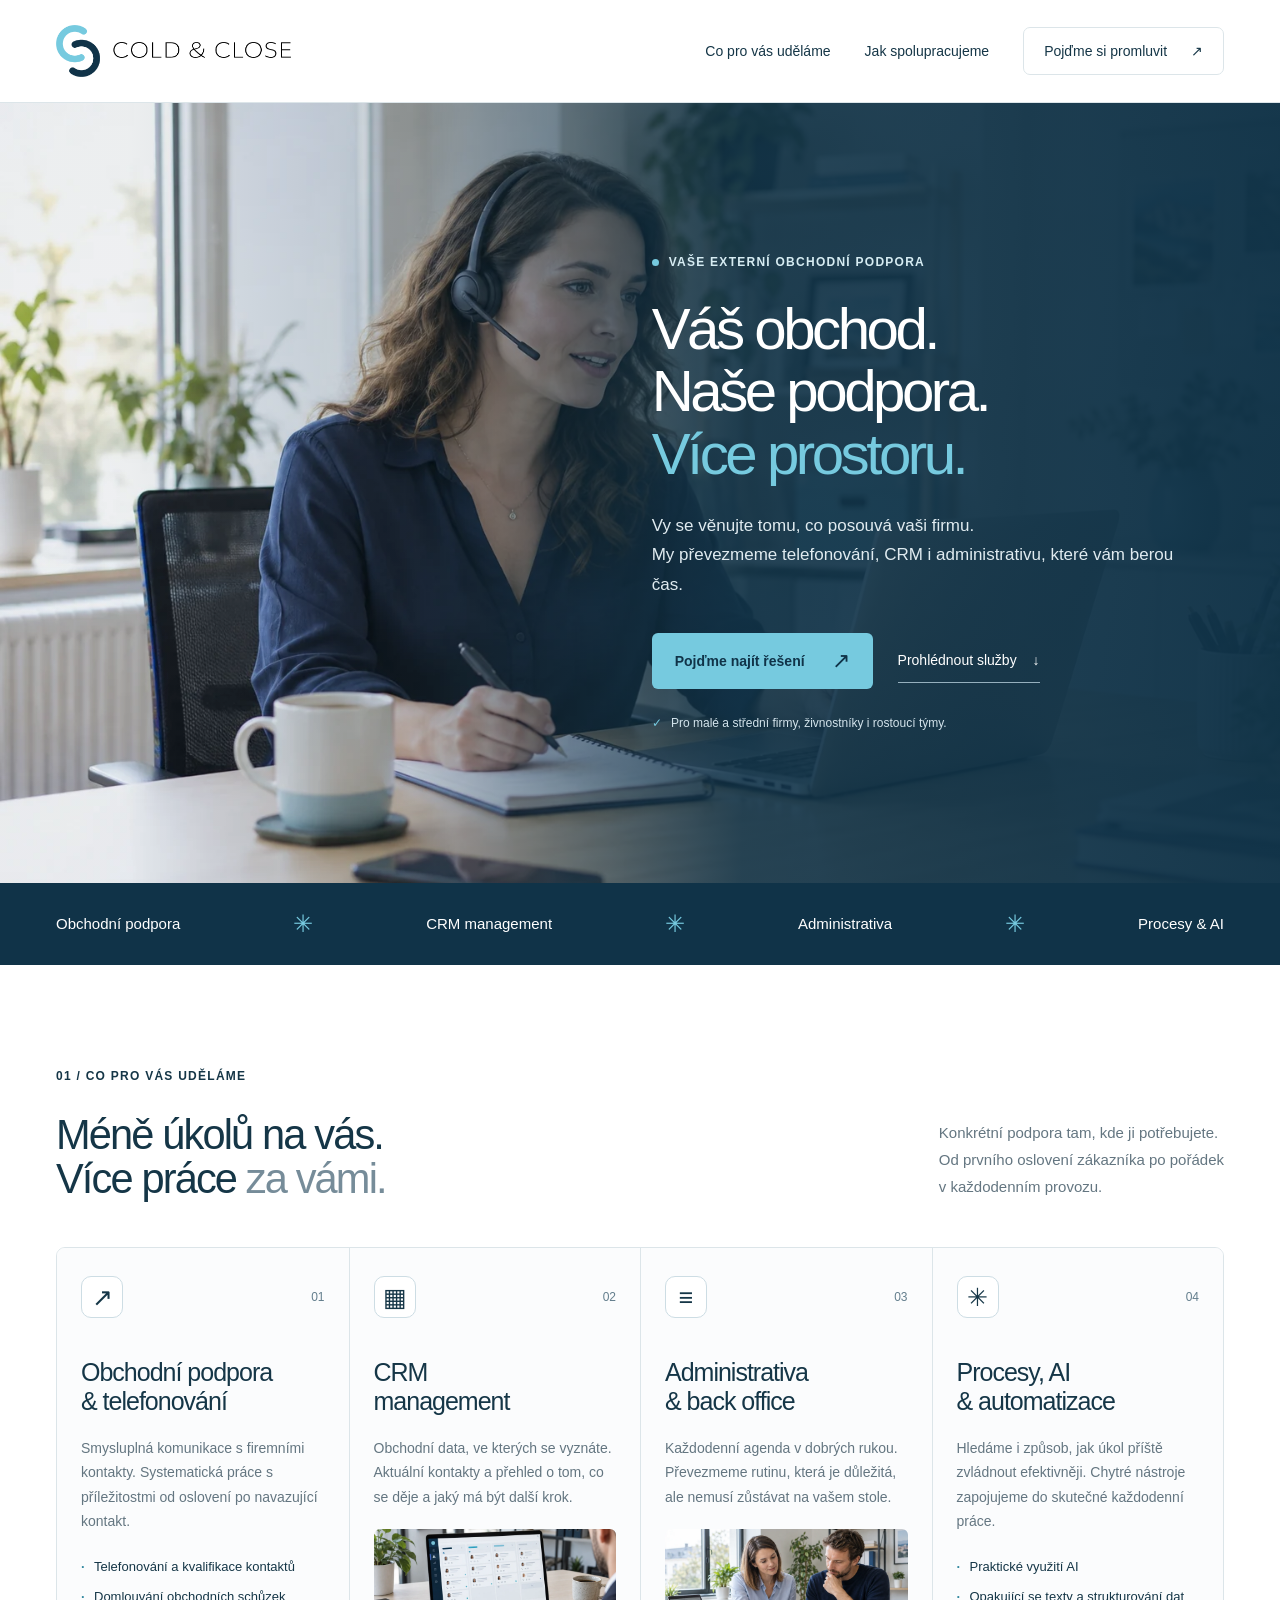
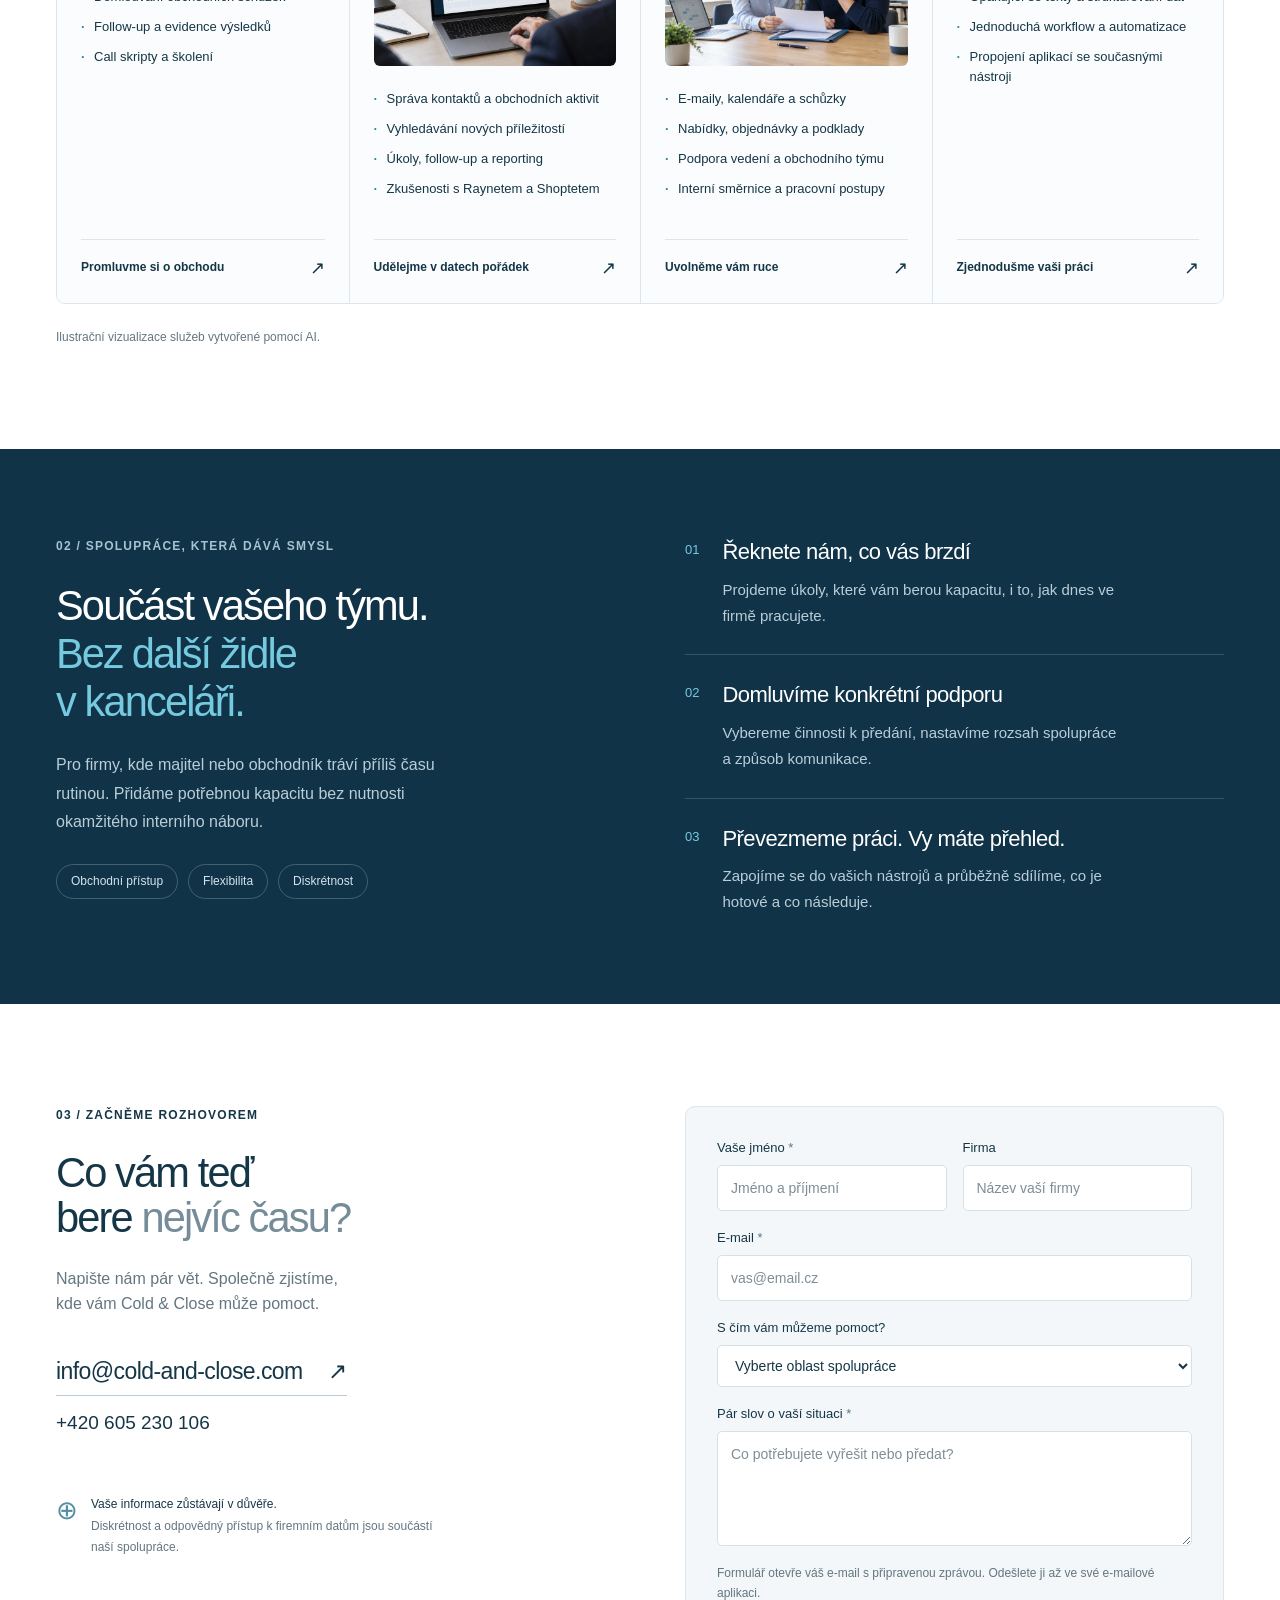
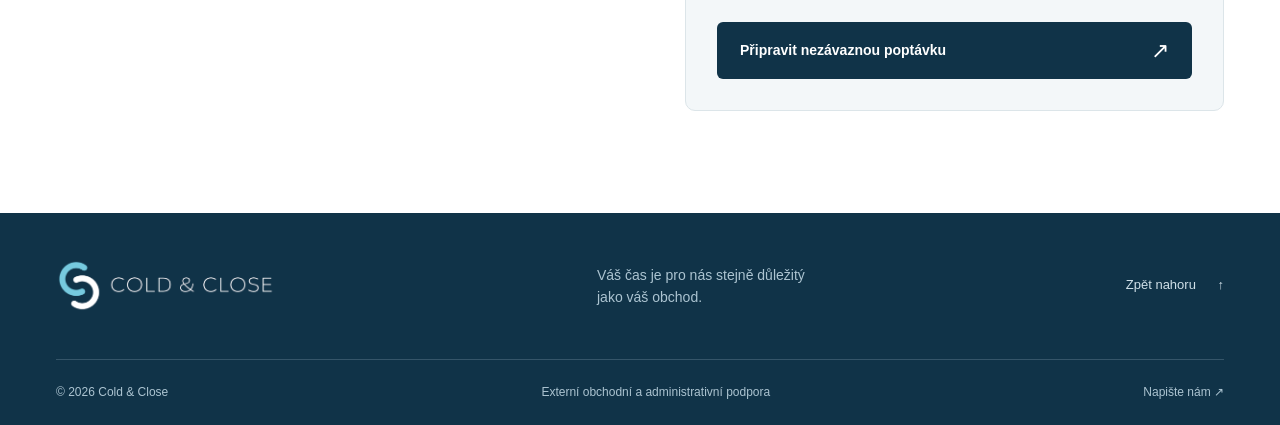
==== commit 304b672c: "Use full-width hero background and smaller inline service photos" ====
--- a/index.html
+++ b/index.html
@@ -10,7 +10,7 @@
   <meta property="og:description" content="Převezmeme činnosti, které vám berou kapacitu. Od prvního kontaktu po každodenní administrativu.">
   <meta property="og:type" content="website">
   <link rel="icon" type="image/png" href="./assets/favicon.png">
-  <link rel="stylesheet" href="./styles.css">
+  <link rel="stylesheet" href="./styles.css?v=hero-background">
   <script src="./script.js" defer></script>
 </head>
 <body>
@@ -27,31 +27,25 @@
     </div>
   </header>
   <main id="obsah">
-    <section class="hero container" aria-labelledby="hero-title">
-      <div class="hero-copy">
+    <section class="hero hero-background" aria-labelledby="hero-title">
+      <img class="hero-background-image" src="./assets/sales.webp" alt="" width="1536" height="1024" fetchpriority="high">
+      <div class="container hero-inner"><div class="hero-copy">
         <p class="eyebrow"><span class="dot"></span> VAŠE EXTERNÍ OBCHODNÍ PODPORA</p>
         <h1 id="hero-title">Váš obchod.<br>Naše podpora.<br><span>Více prostoru.</span></h1>
         <p class="hero-description">Vy se věnujte tomu, co posouvá vaši firmu.<br class="desktop-break"> My převezmeme telefonování, CRM i administrativu, které vám berou čas.</p>
         <div class="hero-actions"><a class="button button-dark" href="#kontakt">Pojďme najít řešení <span aria-hidden="true">↗</span></a><a class="text-link" href="#sluzby">Prohlédnout služby <span aria-hidden="true">↓</span></a></div>
         <p class="hero-note"><span aria-hidden="true">✓</span> Pro malé a střední firmy, živnostníky i rostoucí týmy.</p>
       </div>
-      <figure class="hero-photo">
-        <img src="./assets/sales.webp" alt="Ilustrační scéna: obchodní asistentka při hovoru s klientem zapisuje další kroky k notebooku." width="1536" height="1024" fetchpriority="high">
-        <figcaption><span class="photo-kicker">OBCHODNÍ PODPORA V PRAXI</span><strong>Každý kontakt si zaslouží<br>dobrý další krok.</strong><span class="photo-detail">Oslovení · domluvení schůzky · follow-up</span></figcaption>
-      </figure>
+      </div>
     </section>
     <div class="scope-strip"><div class="container"><span>Obchodní podpora</span><span aria-hidden="true">✳</span><span>CRM management</span><span aria-hidden="true">✳</span><span>Administrativa</span><span aria-hidden="true">✳</span><span>Procesy & AI</span></div></div>
     <section class="services section container" id="sluzby" aria-labelledby="services-title">
       <div class="section-intro"><div><p class="eyebrow">01 / CO PRO VÁS UDĚLÁME</p><h2 id="services-title">Méně úkolů na vás.<br>Více práce <span class="muted">za vámi.</span></h2></div><p>Konkrétní podpora tam, kde ji potřebujete.<br>Od prvního oslovení zákazníka po pořádek<br class="desktop-break"> v každodenním provozu.</p></div>
       <div class="service-grid">
         <article class="service-card"><div class="card-top"><span class="service-icon" aria-hidden="true">↗</span><span class="card-number">01</span></div><h3>Obchodní podpora<br>& telefonování</h3><p>Smysluplná komunikace s firemními kontakty. Systematická práce s příležitostmi od oslovení po navazující kontakt.</p><ul><li>Telefonování a kvalifikace kontaktů</li><li>Domlouvání obchodních schůzek</li><li>Follow-up a evidence výsledků</li><li>Call skripty a školení</li></ul><a class="card-link" href="#kontakt" data-service="Obchodní podpora a telefonování">Promluvme si o obchodu <span aria-hidden="true">↗</span></a></article>
-        <article class="service-card"><div class="card-top"><span class="service-icon" aria-hidden="true">▦</span><span class="card-number">02</span></div><h3>CRM<br>management</h3><p>Obchodní data, ve kterých se vyznáte. Aktuální kontakty a přehled o tom, co se děje a jaký má být další krok.</p><ul><li>Správa kontaktů a obchodních aktivit</li><li>Vyhledávání nových příležitostí</li><li>Úkoly, follow-up a reporting</li><li>Zkušenosti s Raynetem a Shoptetem</li></ul><a class="card-link" href="#kontakt" data-service="CRM management">Udělejme v datech pořádek <span aria-hidden="true">↗</span></a></article>
-        <article class="service-card"><div class="card-top"><span class="service-icon" aria-hidden="true">≡</span><span class="card-number">03</span></div><h3>Administrativa<br>& back office</h3><p>Každodenní agenda v dobrých rukou. Převezmeme rutinu, která je důležitá, ale nemusí zůstávat na vašem stole.</p><ul><li>E-maily, kalendáře a schůzky</li><li>Nabídky, objednávky a podklady</li><li>Podpora vedení a obchodního týmu</li><li>Interní směrnice a pracovní postupy</li></ul><a class="card-link" href="#kontakt" data-service="Administrativa a back office">Uvolněme vám ruce <span aria-hidden="true">↗</span></a></article>
+        <article class="service-card"><div class="card-top"><span class="service-icon" aria-hidden="true">▦</span><span class="card-number">02</span></div><h3>CRM<br>management</h3><p>Obchodní data, ve kterých se vyznáte. Aktuální kontakty a přehled o tom, co se děje a jaký má být další krok.</p><img class="service-inline-photo" src="./assets/crm.webp" alt="Ilustrační přehled obchodních příležitostí v CRM na notebooku." width="1536" height="1024" loading="lazy" decoding="async"><ul><li>Správa kontaktů a obchodních aktivit</li><li>Vyhledávání nových příležitostí</li><li>Úkoly, follow-up a reporting</li><li>Zkušenosti s Raynetem a Shoptetem</li></ul><a class="card-link" href="#kontakt" data-service="CRM management">Udělejme v datech pořádek <span aria-hidden="true">↗</span></a></article>
+        <article class="service-card"><div class="card-top"><span class="service-icon" aria-hidden="true">≡</span><span class="card-number">03</span></div><h3>Administrativa<br>& back office</h3><p>Každodenní agenda v dobrých rukou. Převezmeme rutinu, která je důležitá, ale nemusí zůstávat na vašem stole.</p><img class="service-inline-photo" src="./assets/admin.webp" alt="Ilustrační spolupráce nad firemními dokumenty a plánem práce." width="1536" height="1024" loading="lazy" decoding="async"><ul><li>E-maily, kalendáře a schůzky</li><li>Nabídky, objednávky a podklady</li><li>Podpora vedení a obchodního týmu</li><li>Interní směrnice a pracovní postupy</li></ul><a class="card-link" href="#kontakt" data-service="Administrativa a back office">Uvolněme vám ruce <span aria-hidden="true">↗</span></a></article>
         <article class="service-card"><div class="card-top"><span class="service-icon" aria-hidden="true">✳</span><span class="card-number">04</span></div><h3>Procesy, AI<br>& automatizace</h3><p>Hledáme i způsob, jak úkol příště zvládnout efektivněji. Chytré nástroje zapojujeme do skutečné každodenní práce.</p><ul><li>Praktické využití AI</li><li>Opakující se texty a strukturování dat</li><li>Jednoduchá workflow a automatizace</li><li>Propojení aplikací se současnými nástroji</li></ul><a class="card-link" href="#kontakt" data-service="Procesy, AI a automatizace">Zjednodušme vaši práci <span aria-hidden="true">↗</span></a></article>
-      </div>
-      <div class="service-photos">
-        <figure><img src="./assets/crm.webp" alt="Ilustrační přehled obchodních příležitostí v CRM na notebooku." width="1536" height="1024" loading="lazy" decoding="async"><figcaption><span class="photo-kicker">KONTAKTY, KTERÉ NEZAPADNOU</span><h3>Víte, komu se ozvat. A kdy.</h3><p>Udržujeme kontakty, úkoly a navazující komunikaci přehledně na jednom místě.</p></figcaption></figure>
-        <figure><img src="./assets/admin.webp" alt="Ilustrační scéna: administrativní podpora s podnikatelem prochází dokumenty a plán práce." width="1536" height="1024" loading="lazy" decoding="async"><figcaption><span class="photo-kicker">AGENDA, KTERÁ MÁ SVŮJ ŘÁD</span><h3>Podklady připravené. Ruce volnější.</h3><p>Od dokumentů po organizaci schůzek. Přebíráme rutinu a udržujeme vás v obraze.</p></figcaption></figure>
       </div>
       <p class="imagery-note">Ilustrační vizualizace služeb vytvořené pomocí AI.</p>
     </section>
--- a/styles.css
+++ b/styles.css
@@ -3,7 +3,13 @@
 @media(max-width:1150px){.container{width:calc(100% - 64px)}.header nav{gap:22px}.hero{gap:35px}.hero-actions{gap:16px;flex-wrap:wrap}.hero h1{font-size:58px}.hero-visual{padding:22px}.service-grid{grid-template-columns:1fr 1fr}.service-card:nth-child(3){border-left:0}.service-card:nth-child(n+3){border-top:1px solid var(--line)}.service-card{padding:28px}.card-top{margin-bottom:28px}.service-card h3 br{display:none}.service-card>p{max-width:400px}.service-card ul{font-size:14px}.card-link{font-size:14px}.partnership-grid,.contact{gap:45px}.email-link{font-size:20px}}
 @media(max-width:800px){.container{width:calc(100% - 40px)}.header-inner{height:80px}.brand{width:190px}.menu-toggle{display:flex;align-items:center;gap:12px;min-height:44px;background:white;border:1px solid var(--line);border-radius:5px;padding:7px 12px;font-size:14px;color:var(--ink)}.header nav{display:none;position:absolute;left:0;right:0;top:80px;background:white;padding:20px;border-bottom:1px solid var(--line);flex-direction:column;align-items:stretch;gap:4px}.header nav.open{display:flex}.header nav a{padding:12px}.nav-contact{margin-top:6px}.hero{grid-template-columns:1fr;gap:38px;padding-block:44px}.hero h1{font-size:clamp(46px,8vw,68px)}.hero-description{font-size:16px}.hero-visual{min-height:370px}.brand-stage{height:260px}.hero-mark{width:170px;max-height:230px}.tag-one{right:5%;top:25px}.tag-two{left:4%;bottom:18px}.visual-top,.visual-bottom{font-size:10px}.scope-strip .container{display:grid;grid-template-columns:1fr 1fr;gap:12px 22px;font-size:13px;padding-block:20px}.scope-strip [aria-hidden]{display:none}.scope-strip .container>span:not([aria-hidden]):before{content:'✳';color:var(--blue);margin-right:10px}.section{padding-block:65px}.section-intro{align-items:start;flex-direction:column;gap:22px;margin-bottom:30px}.section-intro>p{font-size:15px}.eyebrow{font-size:11px;margin-bottom:21px}h2{font-size:38px}.partnership{padding-block:63px}.partnership-grid,.contact{grid-template-columns:1fr;gap:40px}.partnership h2 br:last-child{display:none}.steps p{max-width:none}.discretion{margin-top:30px}.contact-copy>p:not(.eyebrow){margin-top:20px}.email-link{font-size:24px}.footer-main{flex-wrap:wrap;gap:24px;padding-block:30px}.footer-main p{font-size:13px}.footer-bottom{flex-wrap:wrap;gap:10px}.footer-bottom>span:nth-child(2){display:none}}
 @media(max-width:480px){.hero h1{font-size:48px}.hero-actions{align-items:flex-start;gap:18px}.hero-actions .button{padding:15px 17px}.hero-note{font-size:12px;max-width:280px}.hero-visual{min-height:350px;padding:20px}.floating-tag{font-size:12px;padding:10px}.tag-one{right:-7px}.tag-two{left:-6px}.hero-mark{width:160px}.service-grid{grid-template-columns:1fr}.service-card+.service-card{border-left:0;border-top:1px solid var(--line)}.service-card{padding:25px}.service-card h3{font-size:27px}.service-card li{margin-bottom:8px}.card-top{margin-bottom:23px}.section-intro br.desktop-break,.desktop-break{display:none}h2{font-size:35px}.contact{gap:30px}form{padding:22px}.form-row{grid-template-columns:1fr;gap:0}.email-link{font-size:21px}.email-link span{margin-left:5px}.submit-button{font-size:13px;padding:15px 13px;gap:10px}.footer-main{display:grid;grid-template-columns:1fr}.footer-main img{width:205px}.header-inner{gap:10px}.brand{width:178px}}
-.hero-photo{margin:0;position:relative;overflow:hidden;border-radius:12px;background:var(--navy);height:510px;isolation:isolate}.hero-photo>img{width:100%;height:100%;object-fit:cover;object-position:43% center}.hero-photo:after{content:'';position:absolute;inset:35% 0 0;background:linear-gradient(transparent,rgba(16,51,72,.94));z-index:0}.hero-photo figcaption{position:absolute;bottom:29px;left:29px;right:24px;color:white;z-index:1}.photo-kicker{display:block;font-size:12px;letter-spacing:.085em;font-weight:600}.hero-photo .photo-kicker{color:#c9eaf2}.hero-photo strong{display:block;font-size:29px;line-height:1.2;letter-spacing:-.035em;font-weight:500;margin-top:12px}.photo-detail{display:block;font-size:13px;margin-top:14px;color:#e1eff3}.service-photos{display:grid;grid-template-columns:1fr 1fr;gap:30px;margin-top:48px}.service-photos figure{margin:0;min-width:0}.service-photos img{width:100%;aspect-ratio:3/2;object-fit:cover;border-radius:9px}.service-photos figcaption{padding:23px 0 0}.service-photos .photo-kicker{color:#42788b}.service-photos h3{font-size:28px;line-height:1.2;margin-top:12px;letter-spacing:-.035em}.service-photos p{font-size:16px;line-height:1.75;color:var(--muted);margin-top:12px;max-width:490px}.imagery-note{font-size:12px;color:var(--muted);margin-top:24px}
-@media(max-width:800px){.hero-photo{height:440px}.hero-photo>img{object-position:center 42%}.service-photos{gap:25px}.service-photos h3{font-size:25px}.service-photos p{font-size:15px}}
-@media(max-width:560px){.hero-photo{height:410px}.hero-photo>img{object-position:40% center}.hero-photo figcaption{left:22px;bottom:24px;right:20px}.hero-photo strong{font-size:27px}.photo-detail{font-size:12px}.service-photos{grid-template-columns:1fr;gap:32px;margin-top:34px}.service-photos figcaption{padding-top:18px}}
+/* Full-width photographic introduction; copy stays opposite the subject. */
+.hero.hero-background{position:relative;isolation:isolate;display:flex;align-items:center;width:100%;min-height:680px;min-height:min(780px,calc(100svh - 102px));padding:80px 0;overflow:hidden;background:var(--navy);color:white}
+.hero-background-image{position:absolute;inset:0;width:100%;height:100%;object-fit:cover;object-position:center 42%;z-index:-2}
+.hero-background:after{content:'';position:absolute;inset:0;z-index:-1;background:linear-gradient(90deg,rgba(16,51,72,.06) 10%,rgba(16,51,72,.22) 32%,rgba(16,51,72,.88) 58%,rgba(16,51,72,.97) 100%)}
+.hero-inner{display:flex;justify-content:flex-end}.hero-background .hero-copy{width:49%;max-width:600px}.hero-background h1{font-size:clamp(46px,4.55vw,70px)}.hero-background h1>span{color:var(--blue)}.hero-background .eyebrow{color:#d7edf3}.hero-background .dot{background:var(--blue)}.hero-background .hero-description{color:#e0ebf0}.hero-background .hero-note{color:#d4e4ec}.hero-background .hero-note span{color:var(--blue)}.hero-background .button-dark{background:var(--blue);color:var(--navy)}.hero-background .button-dark:hover{background:#a1deed}.hero-background .text-link{color:white;border-color:#96b0be}.hero-background a:focus-visible{outline-color:white}
+.service-inline-photo{width:100%;max-width:280px;aspect-ratio:16/9;object-fit:cover;border-radius:6px;margin:20px 0 0;align-self:flex-start}.imagery-note{font-size:12px;color:var(--muted);margin-top:24px}
+@media(max-width:1150px){.hero-background .hero-copy{width:52%}.hero-background .hero-actions{gap:18px}}
+@media(max-width:800px){.hero.hero-background{min-height:660px;padding:60px 0}.hero-background-image{object-position:35% center}.hero-background:after{background:linear-gradient(90deg,rgba(16,51,72,.48),rgba(16,51,72,.92) 80%)}.hero-background .hero-copy{width:100%;max-width:540px}.hero-inner{justify-content:flex-start}.hero-background h1{font-size:clamp(44px,8vw,60px)}.hero-background .hero-description{max-width:470px}}
+@media(max-width:480px){.hero.hero-background{min-height:620px;padding:55px 0}.hero-background-image{object-position:38% center}.hero-background:after{background:linear-gradient(180deg,rgba(16,51,72,.68),rgba(16,51,72,.94))}.hero-background h1{font-size:44px}.hero-background .hero-actions{flex-wrap:wrap}.service-inline-photo{max-width:240px}}
 @media(prefers-reduced-motion:reduce){html{scroll-behavior:auto}*,*:before,*:after{transition:none!important}}
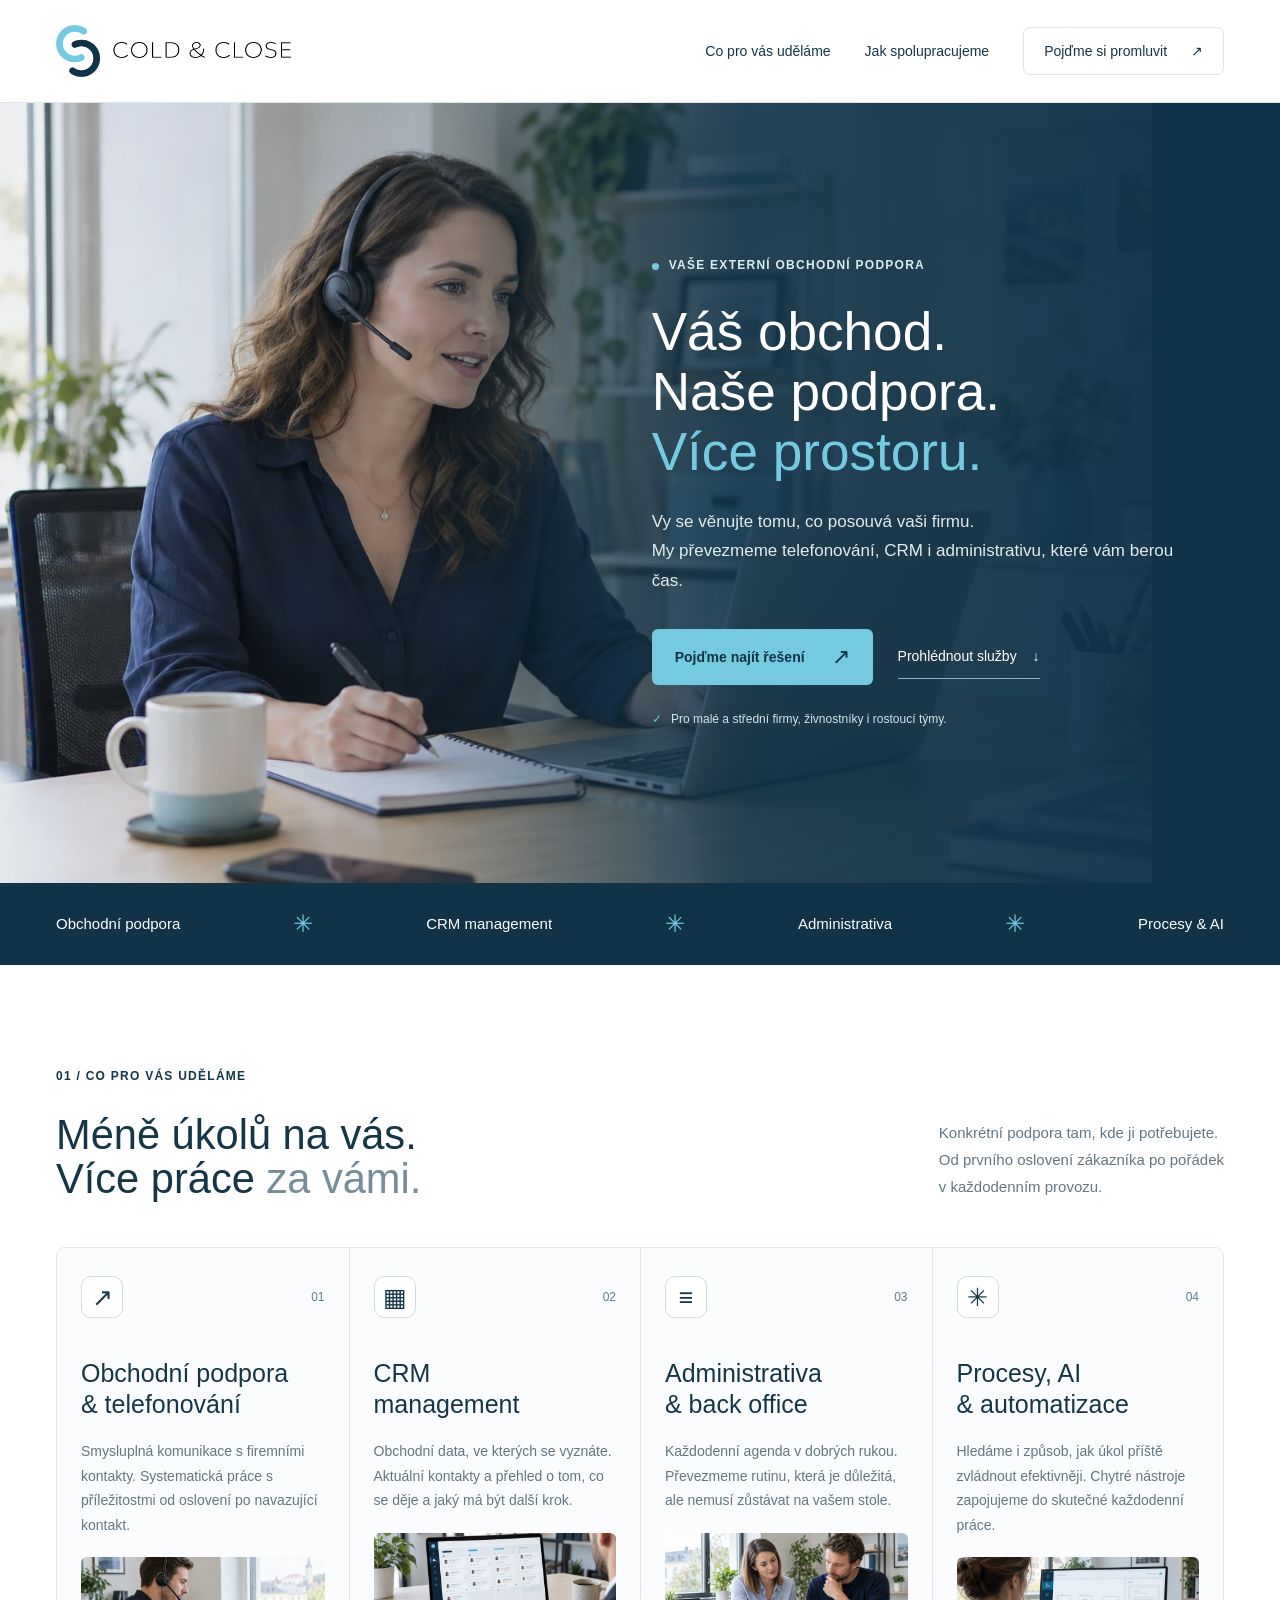
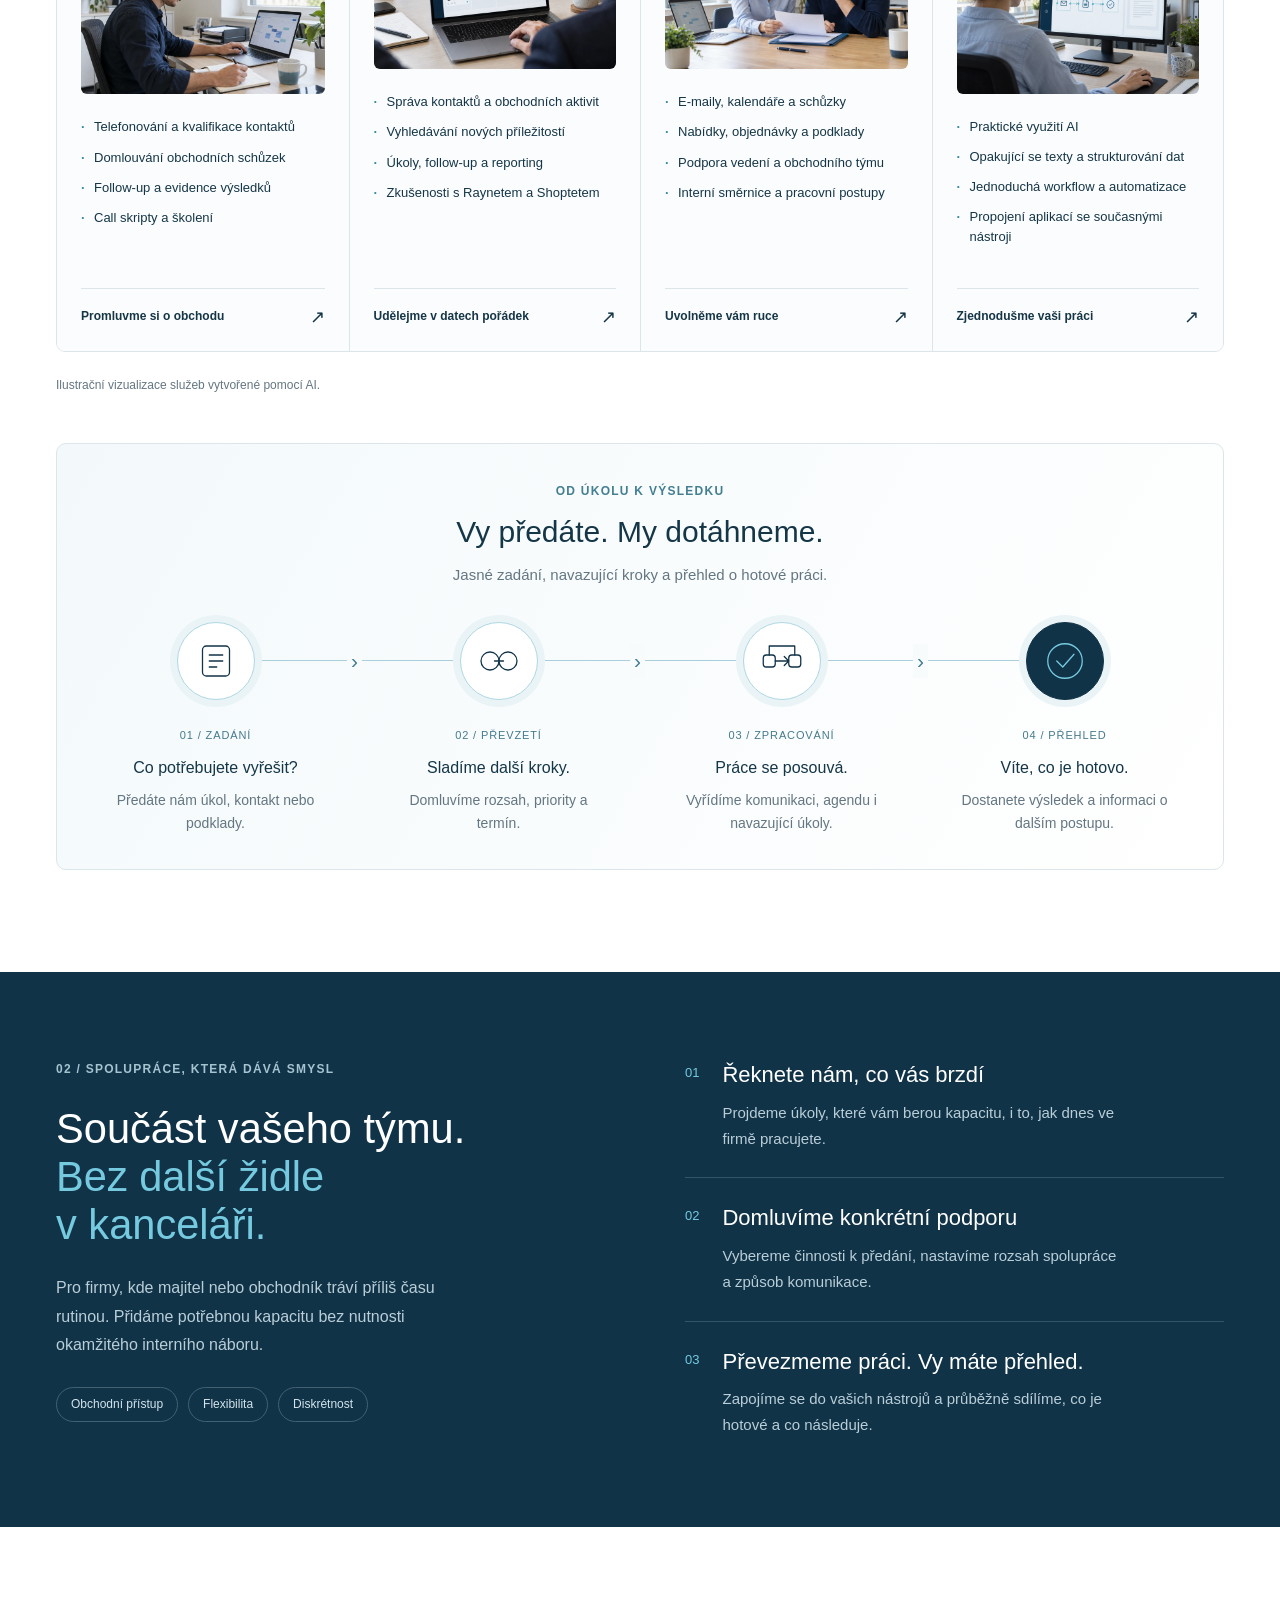
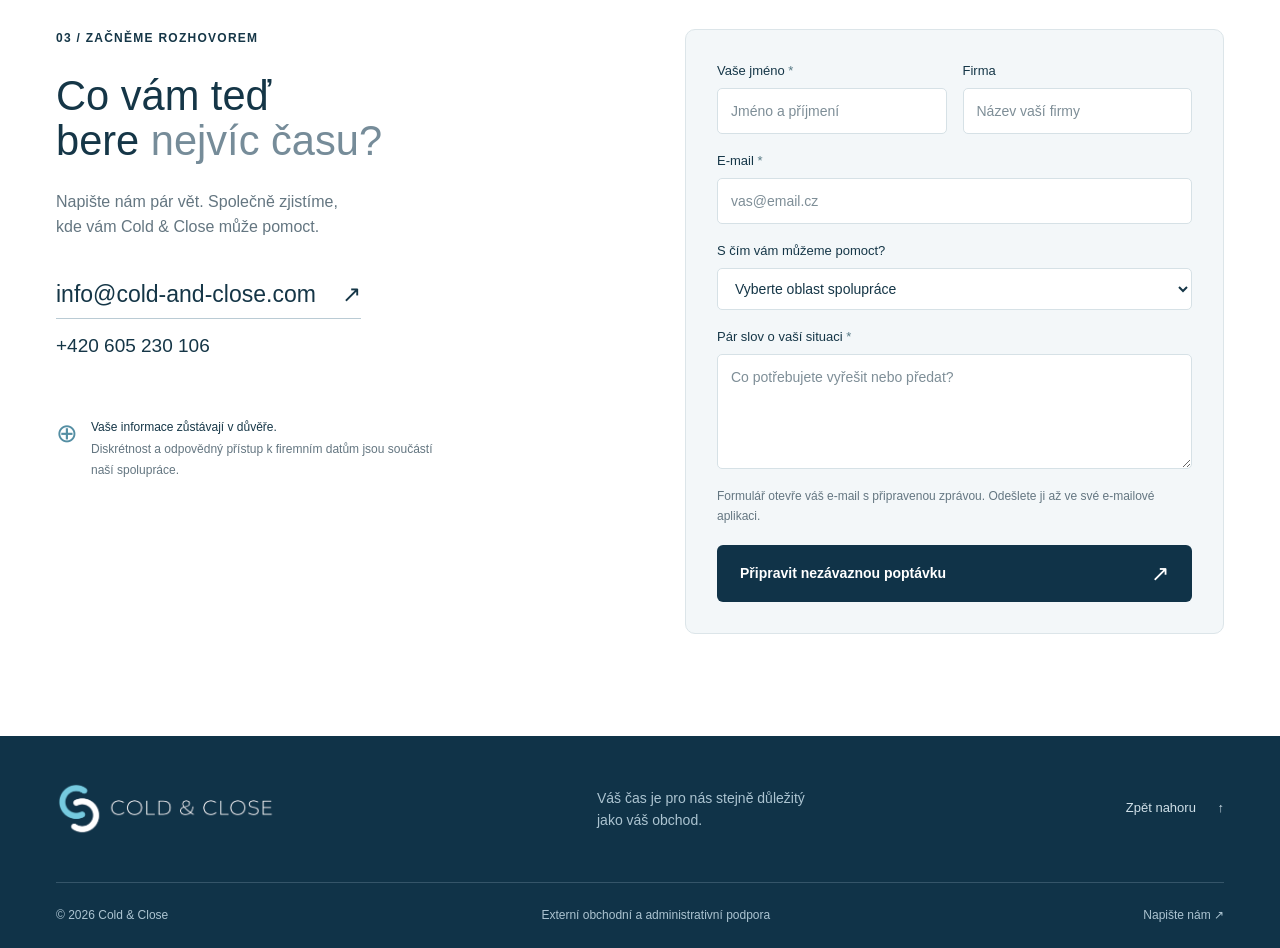
==== commit 393336c5: "Complete service imagery, add workflow and loosen heading tracking" ====
--- a/index.html
+++ b/index.html
@@ -10,7 +10,7 @@
   <meta property="og:description" content="Převezmeme činnosti, které vám berou kapacitu. Od prvního kontaktu po každodenní administrativu.">
   <meta property="og:type" content="website">
   <link rel="icon" type="image/png" href="./assets/favicon.png">
-  <link rel="stylesheet" href="./styles.css?v=hero-background">
+  <link rel="stylesheet" href="./styles.css?v=workflow-4">
   <script src="./script.js" defer></script>
 </head>
 <body>
@@ -42,12 +42,22 @@
     <section class="services section container" id="sluzby" aria-labelledby="services-title">
       <div class="section-intro"><div><p class="eyebrow">01 / CO PRO VÁS UDĚLÁME</p><h2 id="services-title">Méně úkolů na vás.<br>Více práce <span class="muted">za vámi.</span></h2></div><p>Konkrétní podpora tam, kde ji potřebujete.<br>Od prvního oslovení zákazníka po pořádek<br class="desktop-break"> v každodenním provozu.</p></div>
       <div class="service-grid">
-        <article class="service-card"><div class="card-top"><span class="service-icon" aria-hidden="true">↗</span><span class="card-number">01</span></div><h3>Obchodní podpora<br>& telefonování</h3><p>Smysluplná komunikace s firemními kontakty. Systematická práce s příležitostmi od oslovení po navazující kontakt.</p><ul><li>Telefonování a kvalifikace kontaktů</li><li>Domlouvání obchodních schůzek</li><li>Follow-up a evidence výsledků</li><li>Call skripty a školení</li></ul><a class="card-link" href="#kontakt" data-service="Obchodní podpora a telefonování">Promluvme si o obchodu <span aria-hidden="true">↗</span></a></article>
+        <article class="service-card"><div class="card-top"><span class="service-icon" aria-hidden="true">↗</span><span class="card-number">01</span></div><h3>Obchodní podpora<br>& telefonování</h3><p>Smysluplná komunikace s firemními kontakty. Systematická práce s příležitostmi od oslovení po navazující kontakt.</p><img class="service-inline-photo" src="./assets/calling.webp" alt="Ilustrační obchodní hovor: asistent domlouvá schůzku a zaznamenává další kroky." width="1536" height="1024" loading="lazy" decoding="async"><ul><li>Telefonování a kvalifikace kontaktů</li><li>Domlouvání obchodních schůzek</li><li>Follow-up a evidence výsledků</li><li>Call skripty a školení</li></ul><a class="card-link" href="#kontakt" data-service="Obchodní podpora a telefonování">Promluvme si o obchodu <span aria-hidden="true">↗</span></a></article>
         <article class="service-card"><div class="card-top"><span class="service-icon" aria-hidden="true">▦</span><span class="card-number">02</span></div><h3>CRM<br>management</h3><p>Obchodní data, ve kterých se vyznáte. Aktuální kontakty a přehled o tom, co se děje a jaký má být další krok.</p><img class="service-inline-photo" src="./assets/crm.webp" alt="Ilustrační přehled obchodních příležitostí v CRM na notebooku." width="1536" height="1024" loading="lazy" decoding="async"><ul><li>Správa kontaktů a obchodních aktivit</li><li>Vyhledávání nových příležitostí</li><li>Úkoly, follow-up a reporting</li><li>Zkušenosti s Raynetem a Shoptetem</li></ul><a class="card-link" href="#kontakt" data-service="CRM management">Udělejme v datech pořádek <span aria-hidden="true">↗</span></a></article>
         <article class="service-card"><div class="card-top"><span class="service-icon" aria-hidden="true">≡</span><span class="card-number">03</span></div><h3>Administrativa<br>& back office</h3><p>Každodenní agenda v dobrých rukou. Převezmeme rutinu, která je důležitá, ale nemusí zůstávat na vašem stole.</p><img class="service-inline-photo" src="./assets/admin.webp" alt="Ilustrační spolupráce nad firemními dokumenty a plánem práce." width="1536" height="1024" loading="lazy" decoding="async"><ul><li>E-maily, kalendáře a schůzky</li><li>Nabídky, objednávky a podklady</li><li>Podpora vedení a obchodního týmu</li><li>Interní směrnice a pracovní postupy</li></ul><a class="card-link" href="#kontakt" data-service="Administrativa a back office">Uvolněme vám ruce <span aria-hidden="true">↗</span></a></article>
-        <article class="service-card"><div class="card-top"><span class="service-icon" aria-hidden="true">✳</span><span class="card-number">04</span></div><h3>Procesy, AI<br>& automatizace</h3><p>Hledáme i způsob, jak úkol příště zvládnout efektivněji. Chytré nástroje zapojujeme do skutečné každodenní práce.</p><ul><li>Praktické využití AI</li><li>Opakující se texty a strukturování dat</li><li>Jednoduchá workflow a automatizace</li><li>Propojení aplikací se současnými nástroji</li></ul><a class="card-link" href="#kontakt" data-service="Procesy, AI a automatizace">Zjednodušme vaši práci <span aria-hidden="true">↗</span></a></article>
+        <article class="service-card"><div class="card-top"><span class="service-icon" aria-hidden="true">✳</span><span class="card-number">04</span></div><h3>Procesy, AI<br>& automatizace</h3><p>Hledáme i způsob, jak úkol příště zvládnout efektivněji. Chytré nástroje zapojujeme do skutečné každodenní práce.</p><img class="service-inline-photo" src="./assets/automation.webp" alt="Ilustrační práce s automatizací: propojení přijatého e-mailu, přípravy dokumentu a dokončení úkolu." width="1536" height="1024" loading="lazy" decoding="async"><ul><li>Praktické využití AI</li><li>Opakující se texty a strukturování dat</li><li>Jednoduchá workflow a automatizace</li><li>Propojení aplikací se současnými nástroji</li></ul><a class="card-link" href="#kontakt" data-service="Procesy, AI a automatizace">Zjednodušme vaši práci <span aria-hidden="true">↗</span></a></article>
       </div>
       <p class="imagery-note">Ilustrační vizualizace služeb vytvořené pomocí AI.</p>
+      <div class="workflow" aria-labelledby="workflow-title">
+        <div class="workflow-heading"><p class="eyebrow">OD ÚKOLU K VÝSLEDKU</p><h3 id="workflow-title">Vy předáte. My dotáhneme.</h3><p>Jasné zadání, navazující kroky a přehled o hotové práci.</p></div>
+        <ol class="workflow-track">
+          <li><div class="workflow-symbol" aria-hidden="true"><svg viewBox="0 0 64 64"><rect x="14" y="12" width="36" height="40" rx="5"/><path d="M23 24h18M23 32h18M23 40h10"/></svg></div><span class="workflow-step">01 / ZADÁNÍ</span><h4>Co potřebujete vyřešit?</h4><p>Předáte nám úkol, kontakt nebo podklady.</p></li>
+          <li><div class="workflow-symbol" aria-hidden="true"><svg viewBox="0 0 64 64"><circle cx="20" cy="32" r="12"/><circle cx="44" cy="32" r="12"/><path d="M26 32h12"/></svg></div><span class="workflow-step">02 / PŘEVZETÍ</span><h4>Sladíme další kroky.</h4><p>Domluvíme rozsah, priority a termín.</p></li>
+          <li><div class="workflow-symbol" aria-hidden="true"><svg viewBox="0 0 64 64"><rect x="7" y="24" width="16" height="16" rx="4"/><rect x="41" y="24" width="16" height="16" rx="4"/><path d="M23 32h18m-6-6 6 6-6 6M15 24V12h34v12"/></svg></div><span class="workflow-step">03 / ZPRACOVÁNÍ</span><h4>Práce se posouvá.</h4><p>Vyřídíme komunikaci, agendu i navazující úkoly.</p></li>
+          <li><div class="workflow-symbol" aria-hidden="true"><svg viewBox="0 0 64 64"><circle cx="32" cy="32" r="23"/><path d="m21 32 8 8 15-17"/></svg></div><span class="workflow-step">04 / PŘEHLED</span><h4>Víte, co je hotovo.</h4><p>Dostanete výsledek a informaci o dalším postupu.</p></li>
+        </ol>
+      </div>
+
     </section>
     <section class="partnership" id="spoluprace" aria-labelledby="partnership-title"><div class="container partnership-grid"><div><p class="eyebrow">02 / SPOLUPRÁCE, KTERÁ DÁVÁ SMYSL</p><h2 id="partnership-title">Součást vašeho týmu.<br><span>Bez další židle<br>v kanceláři.</span></h2><p class="partnership-description">Pro firmy, kde majitel nebo obchodník tráví příliš času rutinou. Přidáme potřebnou kapacitu bez nutnosti okamžitého interního náboru.</p><div class="values"><span>Obchodní přístup</span><span>Flexibilita</span><span>Diskrétnost</span></div></div><div class="steps"><article><span>01</span><div><h3>Řeknete nám, co vás brzdí</h3><p>Projdeme úkoly, které vám berou kapacitu, i to, jak dnes ve firmě pracujete.</p></div></article><article><span>02</span><div><h3>Domluvíme konkrétní podporu</h3><p>Vybereme činnosti k předání, nastavíme rozsah spolupráce a způsob komunikace.</p></div></article><article><span>03</span><div><h3>Převezmeme práci. Vy máte přehled.</h3><p>Zapojíme se do vašich nástrojů a průběžně sdílíme, co je hotové a co následuje.</p></div></article></div></div></section>
     <section class="contact section container" id="kontakt" aria-labelledby="contact-title"><div class="contact-copy"><p class="eyebrow">03 / ZAČNĚME ROZHOVOREM</p><h2 id="contact-title">Co vám teď<br>bere <span class="muted">nejvíc času?</span></h2><p>Napište nám pár vět. Společně zjistíme,<br class="desktop-break"> kde vám Cold & Close může pomoct.</p><a class="email-link" href="mailto:info@cold-and-close.com">info@cold-and-close.com <span aria-hidden="true">↗</span></a><a class="phone-link" href="tel:+420605230106">+420 605 230 106</a><div class="discretion"><span aria-hidden="true">⊕</span><p><strong>Vaše informace zůstávají v důvěře.</strong><br>Diskrétnost a odpovědný přístup k firemním datům jsou součástí naší spolupráce.</p></div></div><form id="contact-form"><div class="form-row"><label>Vaše jméno <span aria-hidden="true">*</span><input name="name" autocomplete="name" placeholder="Jméno a příjmení" required maxlength="100"></label><label>Firma<input name="company" autocomplete="organization" placeholder="Název vaší firmy" maxlength="150"></label></div><label>E-mail <span aria-hidden="true">*</span><input name="email" type="email" autocomplete="email" placeholder="vas@email.cz" required maxlength="200"></label><label>S čím vám můžeme pomoct?<select name="service" id="service"><option value="Zatím nevím — pojďme to probrat">Vyberte oblast spolupráce</option><option>Obchodní podpora a telefonování</option><option>CRM management</option><option>Administrativa a back office</option><option>Procesy, AI a automatizace</option><option>Více oblastí / jiná poptávka</option></select></label><label>Pár slov o vaší situaci <span aria-hidden="true">*</span><textarea name="message" rows="4" placeholder="Co potřebujete vyřešit nebo předat?" required maxlength="3000"></textarea></label><p class="form-note">Formulář otevře váš e-mail s připravenou zprávou. Odešlete ji až ve své e-mailové aplikaci.</p><button class="button button-dark submit-button" type="submit">Připravit nezávaznou poptávku <span aria-hidden="true">↗</span></button><p class="form-status" id="form-status" role="status" hidden></p><noscript><p>Pro přípravu zprávy zapněte JavaScript nebo nám napište přímo na <a href="mailto:info@cold-and-close.com">info@cold-and-close.com</a>.</p></noscript></form></section>
--- a/styles.css
+++ b/styles.css
@@ -1,15 +1,28 @@
-:root{--navy:#103348;--blue:#76cadf;--ink:#153647;--muted:#647681;--line:#dce5e9;--pale:#f3f7f9;--white:#fff;font-family:Arial,Helvetica,sans-serif;color:var(--ink);background:var(--white);font-synthesis:none}*{box-sizing:border-box}html{scroll-behavior:smooth;scroll-padding-top:110px}body{margin:0;font-size:16px;line-height:1.6}a{color:inherit;text-decoration:none}button,input,select,textarea{font:inherit}button,a,input,select,textarea{-webkit-tap-highlight-color:transparent}button,a{touch-action:manipulation}a,button{transition:background-color .2s,color .2s,border-color .2s}a:focus-visible,button:focus-visible{outline:3px solid #29829b;outline-offset:5px}img{display:block;max-width:100%;height:auto}h1,h2,h3,p{margin:0}h1,h2,h3{font-weight:500;line-height:1.08;letter-spacing:-.045em}.container{width:min(1280px,calc(100% - 112px));margin-inline:auto}.header{position:sticky;top:0;z-index:10;background:rgba(255,255,255,.96);border-bottom:1px solid var(--line);backdrop-filter:blur(14px)}.header-inner{height:102px;display:flex;align-items:center;justify-content:space-between;gap:30px}.brand{width:235px;flex-shrink:0}.header nav{display:flex;gap:34px;align-items:center;font-size:14px}.header nav>a:hover{color:#26768a}.nav-contact{border:1px solid var(--line);padding:12px 20px;border-radius:7px}.nav-contact span{margin-left:20px}.menu-toggle{display:none}.hero{display:grid;grid-template-columns:1.12fr 1fr;gap:64px;align-items:center;padding-block:75px 78px}.eyebrow{font-size:12px;font-weight:600;letter-spacing:.105em;display:flex;align-items:center;gap:10px;margin-bottom:26px}.dot{width:7px;height:7px;display:inline-block;border-radius:50%;background:#398aa0}.hero h1{font-size:clamp(48px,4.65vw,71px);letter-spacing:-.06em;line-height:1.075}.hero h1>span{color:#438da1}.hero-description{max-width:540px;color:var(--muted);font-size:17px;line-height:1.75;margin-top:25px}.hero-actions{display:flex;gap:25px;align-items:center;margin-top:33px}.button{display:inline-flex;justify-content:space-between;align-items:center;gap:27px;padding:16px 22px;border-radius:6px;font-size:14px;font-weight:600;border:1px solid transparent;cursor:pointer}.button-dark{color:white;background:var(--navy)}.button-dark:hover{background:#20536b}.button span{font-size:22px;font-weight:400;line-height:1}.text-link{font-size:14px;border-bottom:1px solid var(--line);padding-block:10px;white-space:nowrap}.text-link span{margin-left:12px}.hero-note{font-size:12px;color:var(--muted);margin-top:25px}.hero-note span{color:#36869b;margin-right:6px}.hero-visual{background:#e6f3f7;min-height:485px;border-radius:12px;position:relative;overflow:hidden;display:flex;flex-direction:column;justify-content:space-between;padding:30px}.visual-top,.visual-bottom{display:flex;justify-content:space-between;align-items:center;font-size:10px;line-height:1.5;font-weight:600;letter-spacing:.09em}.visual-plus{font-size:35px;font-weight:400}.brand-stage{position:relative;display:grid;place-items:center;height:340px}.hero-mark{width:218px;max-height:285px;object-fit:contain}.floating-tag{position:absolute;display:flex;gap:11px;align-items:center;background:white;border:1px solid #e4eef2;box-shadow:0 10px 28px #1033480c;padding:13px 16px;border-radius:7px;font-size:13px;letter-spacing:-.01em;white-space:nowrap}.floating-tag>span{display:grid;place-items:center;width:24px;height:24px;border-radius:50%;background:#e8f5f8;color:#27677a}.tag-one{right:-8px;top:49px}.tag-two{left:-9px;bottom:28px}.visual-bottom{padding-top:20px;border-top:1px solid #10334821}.scope-strip{background:var(--navy);color:white}.scope-strip .container{display:flex;justify-content:space-between;align-items:center;gap:16px;padding-block:22px;font-size:15px}.scope-strip [aria-hidden]{color:var(--blue);font-size:24px;font-weight:400}.section{padding-block:102px}.section-intro{display:flex;justify-content:space-between;gap:48px;align-items:flex-end;margin-bottom:45px}h2{font-size:clamp(35px,3.25vw,48px)}.muted{color:#768c99}.section-intro>p{color:var(--muted);font-size:15px;line-height:1.8;padding-bottom:2px}.service-grid{display:grid;grid-template-columns:repeat(4,minmax(0,1fr));border:1px solid var(--line);border-radius:9px;overflow:hidden}.service-card{padding:28px 24px 23px;display:flex;flex-direction:column;min-width:0;background:#fbfcfd}.service-card+.service-card{border-left:1px solid var(--line)}.service-card:hover{background:#f1f7fa}.card-top{display:flex;justify-content:space-between;align-items:center;margin-bottom:40px}.service-icon{border:1px solid #cddde4;border-radius:10px;width:42px;height:42px;display:grid;place-items:center;font-size:25px;background:white}.card-number{font-size:12px;color:#627d8c;font-variant-numeric:tabular-nums}.service-card h3{font-size:25px;line-height:1.15;letter-spacing:-.04em;margin-bottom:20px}.service-card>p{font-size:14px;line-height:1.75;color:var(--muted)}.service-card ul{padding:0;margin:23px 0 30px;list-style:none;font-size:13px;line-height:1.55}.service-card li{position:relative;padding-left:13px;margin-bottom:10px}.service-card li:before{content:'·';position:absolute;left:0;color:#3389a0;font-weight:700}.card-link{display:flex;justify-content:space-between;gap:8px;border-top:1px solid var(--line);padding-top:18px;margin-top:auto;font-size:12px;font-weight:600}.card-link span{font-size:18px;line-height:1.2}.partnership{background:var(--navy);color:white;padding-block:88px}.partnership-grid{display:grid;grid-template-columns:1fr 1fr;gap:90px}.partnership .eyebrow{color:#a6c3d0}.partnership h2{line-height:1.15}.partnership h2 span{color:var(--blue)}.partnership-description{color:#baceD8;font-size:16px;line-height:1.8;max-width:430px;margin-top:25px}.values{display:flex;flex-wrap:wrap;gap:10px;margin-top:27px}.values span{border:1px solid #426173;border-radius:30px;padding:7px 14px;font-size:12px;color:#d3e4ec}.steps{align-self:center}.steps article{display:flex;gap:23px;padding:25px 0;border-bottom:1px solid #345467}.steps article:first-child{padding-top:0}.steps article:last-child{border-bottom:0;padding-bottom:0}.steps article>span{font-size:13px;color:var(--blue);padding-top:3px}.steps h3{font-size:22px;letter-spacing:-.025em;line-height:1.35}.steps p{font-size:15px;line-height:1.75;color:#baced8;margin-top:10px;max-width:400px}.contact{display:grid;grid-template-columns:1fr 1fr;gap:90px}.contact-copy>p:not(.eyebrow){color:var(--muted);margin-top:25px}.email-link{display:block;width:fit-content;font-size:23px;letter-spacing:-.025em;margin-top:36px;border-bottom:1px solid #bacbd4;padding-bottom:5px;overflow-wrap:anywhere}.email-link span{margin-left:20px}.phone-link{display:block;width:fit-content;margin-top:12px;font-size:19px}.discretion{display:flex;gap:13px;margin-top:56px;max-width:390px}.discretion>span{font-size:26px;line-height:1.3;color:#548ea3}.discretion p{font-size:12px;line-height:1.8;color:var(--muted)}.discretion strong{font-weight:500;color:var(--ink)}form{border:1px solid var(--line);background:var(--pale);border-radius:10px;padding:31px}.form-row{display:grid;grid-template-columns:1fr 1fr;gap:16px}label{display:block;font-size:13px;font-weight:500;margin-bottom:17px}label>span{color:#577985}input,select,textarea{display:block;width:100%;min-width:0;background:white;border:1px solid #d6e1e6;border-radius:5px;padding:11px 13px;margin-top:6px;color:var(--ink);font-size:14px;outline:none}input:focus,select:focus,textarea:focus{border-color:#2e7f95;box-shadow:0 0 0 3px #76cadf35}input::placeholder,textarea::placeholder{color:#7e8e97}textarea{resize:vertical;min-height:115px}.form-note{color:var(--muted);font-size:12px;line-height:1.7;margin-bottom:19px}.submit-button{width:100%}.form-status{margin-top:18px;font-size:14px;border-left:3px solid #438da1;padding-left:12px}footer{background:var(--navy);color:#d0e0e8}.footer-main{display:flex;align-items:center;justify-content:space-between;gap:40px;padding-block:46px}.footer-main img{width:220px}.footer-main p{font-size:14px;color:#acc4d1}.back-top{font-size:13px}.back-top span{margin-left:18px}.footer-bottom{display:flex;justify-content:space-between;gap:20px;border-top:1px solid #355569;padding-block:23px;font-size:12px;color:#acc4d1}.skip-link{position:fixed;left:16px;top:-100px;padding:12px 20px;background:white;z-index:100}.skip-link:focus{top:10px}
+:root{--navy:#103348;--blue:#76cadf;--ink:#153647;--muted:#647681;--line:#dce5e9;--pale:#f3f7f9;--white:#fff;font-family:Arial,Helvetica,sans-serif;color:var(--ink);background:var(--white);font-synthesis:none}*{box-sizing:border-box}html{scroll-behavior:smooth;scroll-padding-top:110px}body{margin:0;font-size:16px;line-height:1.6}a{color:inherit;text-decoration:none}button,input,select,textarea{font:inherit}button,a,input,select,textarea{-webkit-tap-highlight-color:transparent}button,a{touch-action:manipulation}a,button{transition:background-color .2s,color .2s,border-color .2s}a:focus-visible,button:focus-visible{outline:3px solid #29829b;outline-offset:5px}img{display:block;max-width:100%;height:auto}h1,h2,h3,p{margin:0}h1,h2,h3{font-weight:500;line-height:1.08;letter-spacing:0em}.container{width:min(1280px,calc(100% - 112px));margin-inline:auto}.header{position:sticky;top:0;z-index:10;background:rgba(255,255,255,.96);border-bottom:1px solid var(--line);backdrop-filter:blur(14px)}.header-inner{height:102px;display:flex;align-items:center;justify-content:space-between;gap:30px}.brand{width:235px;flex-shrink:0}.header nav{display:flex;gap:34px;align-items:center;font-size:14px}.header nav>a:hover{color:#26768a}.nav-contact{border:1px solid var(--line);padding:12px 20px;border-radius:7px}.nav-contact span{margin-left:20px}.menu-toggle{display:none}.hero{display:grid;grid-template-columns:1.12fr 1fr;gap:64px;align-items:center;padding-block:75px 78px}.eyebrow{font-size:12px;font-weight:600;letter-spacing:.105em;display:flex;align-items:center;gap:10px;margin-bottom:26px}.dot{width:7px;height:7px;display:inline-block;border-radius:50%;background:#398aa0}.hero h1{font-size:clamp(48px,4.65vw,71px);letter-spacing:0em;line-height:1.075}.hero h1>span{color:#438da1}.hero-description{max-width:540px;color:var(--muted);font-size:17px;line-height:1.75;margin-top:25px}.hero-actions{display:flex;gap:25px;align-items:center;margin-top:33px}.button{display:inline-flex;justify-content:space-between;align-items:center;gap:27px;padding:16px 22px;border-radius:6px;font-size:14px;font-weight:600;border:1px solid transparent;cursor:pointer}.button-dark{color:white;background:var(--navy)}.button-dark:hover{background:#20536b}.button span{font-size:22px;font-weight:400;line-height:1}.text-link{font-size:14px;border-bottom:1px solid var(--line);padding-block:10px;white-space:nowrap}.text-link span{margin-left:12px}.hero-note{font-size:12px;color:var(--muted);margin-top:25px}.hero-note span{color:#36869b;margin-right:6px}.hero-visual{background:#e6f3f7;min-height:485px;border-radius:12px;position:relative;overflow:hidden;display:flex;flex-direction:column;justify-content:space-between;padding:30px}.visual-top,.visual-bottom{display:flex;justify-content:space-between;align-items:center;font-size:10px;line-height:1.5;font-weight:600;letter-spacing:.09em}.visual-plus{font-size:35px;font-weight:400}.brand-stage{position:relative;display:grid;place-items:center;height:340px}.hero-mark{width:218px;max-height:285px;object-fit:contain}.floating-tag{position:absolute;display:flex;gap:11px;align-items:center;background:white;border:1px solid #e4eef2;box-shadow:0 10px 28px #1033480c;padding:13px 16px;border-radius:7px;font-size:13px;letter-spacing:0em;white-space:nowrap}.floating-tag>span{display:grid;place-items:center;width:24px;height:24px;border-radius:50%;background:#e8f5f8;color:#27677a}.tag-one{right:-8px;top:49px}.tag-two{left:-9px;bottom:28px}.visual-bottom{padding-top:20px;border-top:1px solid #10334821}.scope-strip{background:var(--navy);color:white}.scope-strip .container{display:flex;justify-content:space-between;align-items:center;gap:16px;padding-block:22px;font-size:15px}.scope-strip [aria-hidden]{color:var(--blue);font-size:24px;font-weight:400}.section{padding-block:102px}.section-intro{display:flex;justify-content:space-between;gap:48px;align-items:flex-end;margin-bottom:45px}h2{font-size:clamp(35px,3.25vw,48px)}.muted{color:#768c99}.section-intro>p{color:var(--muted);font-size:15px;line-height:1.8;padding-bottom:2px}.service-grid{display:grid;grid-template-columns:repeat(4,minmax(0,1fr));border:1px solid var(--line);border-radius:9px;overflow:hidden}.service-card{padding:28px 24px 23px;display:flex;flex-direction:column;min-width:0;background:#fbfcfd}.service-card+.service-card{border-left:1px solid var(--line)}.service-card:hover{background:#f1f7fa}.card-top{display:flex;justify-content:space-between;align-items:center;margin-bottom:40px}.service-icon{border:1px solid #cddde4;border-radius:10px;width:42px;height:42px;display:grid;place-items:center;font-size:25px;background:white}.card-number{font-size:12px;color:#627d8c;font-variant-numeric:tabular-nums}.service-card h3{font-size:25px;line-height:1.15;letter-spacing:0em;margin-bottom:20px}.service-card>p{font-size:14px;line-height:1.75;color:var(--muted)}.service-card ul{padding:0;margin:23px 0 30px;list-style:none;font-size:13px;line-height:1.55}.service-card li{position:relative;padding-left:13px;margin-bottom:10px}.service-card li:before{content:'·';position:absolute;left:0;color:#3389a0;font-weight:700}.card-link{display:flex;justify-content:space-between;gap:8px;border-top:1px solid var(--line);padding-top:18px;margin-top:auto;font-size:12px;font-weight:600}.card-link span{font-size:18px;line-height:1.2}.partnership{background:var(--navy);color:white;padding-block:88px}.partnership-grid{display:grid;grid-template-columns:1fr 1fr;gap:90px}.partnership .eyebrow{color:#a6c3d0}.partnership h2{line-height:1.15}.partnership h2 span{color:var(--blue)}.partnership-description{color:#baceD8;font-size:16px;line-height:1.8;max-width:430px;margin-top:25px}.values{display:flex;flex-wrap:wrap;gap:10px;margin-top:27px}.values span{border:1px solid #426173;border-radius:30px;padding:7px 14px;font-size:12px;color:#d3e4ec}.steps{align-self:center}.steps article{display:flex;gap:23px;padding:25px 0;border-bottom:1px solid #345467}.steps article:first-child{padding-top:0}.steps article:last-child{border-bottom:0;padding-bottom:0}.steps article>span{font-size:13px;color:var(--blue);padding-top:3px}.steps h3{font-size:22px;letter-spacing:0em;line-height:1.35}.steps p{font-size:15px;line-height:1.75;color:#baced8;margin-top:10px;max-width:400px}.contact{display:grid;grid-template-columns:1fr 1fr;gap:90px}.contact-copy>p:not(.eyebrow){color:var(--muted);margin-top:25px}.email-link{display:block;width:fit-content;font-size:23px;letter-spacing:0em;margin-top:36px;border-bottom:1px solid #bacbd4;padding-bottom:5px;overflow-wrap:anywhere}.email-link span{margin-left:20px}.phone-link{display:block;width:fit-content;margin-top:12px;font-size:19px}.discretion{display:flex;gap:13px;margin-top:56px;max-width:390px}.discretion>span{font-size:26px;line-height:1.3;color:#548ea3}.discretion p{font-size:12px;line-height:1.8;color:var(--muted)}.discretion strong{font-weight:500;color:var(--ink)}form{border:1px solid var(--line);background:var(--pale);border-radius:10px;padding:31px}.form-row{display:grid;grid-template-columns:1fr 1fr;gap:16px}label{display:block;font-size:13px;font-weight:500;margin-bottom:17px}label>span{color:#577985}input,select,textarea{display:block;width:100%;min-width:0;background:white;border:1px solid #d6e1e6;border-radius:5px;padding:11px 13px;margin-top:6px;color:var(--ink);font-size:14px;outline:none}input:focus,select:focus,textarea:focus{border-color:#2e7f95;box-shadow:0 0 0 3px #76cadf35}input::placeholder,textarea::placeholder{color:#7e8e97}textarea{resize:vertical;min-height:115px}.form-note{color:var(--muted);font-size:12px;line-height:1.7;margin-bottom:19px}.submit-button{width:100%}.form-status{margin-top:18px;font-size:14px;border-left:3px solid #438da1;padding-left:12px}footer{background:var(--navy);color:#d0e0e8}.footer-main{display:flex;align-items:center;justify-content:space-between;gap:40px;padding-block:46px}.footer-main img{width:220px}.footer-main p{font-size:14px;color:#acc4d1}.back-top{font-size:13px}.back-top span{margin-left:18px}.footer-bottom{display:flex;justify-content:space-between;gap:20px;border-top:1px solid #355569;padding-block:23px;font-size:12px;color:#acc4d1}.skip-link{position:fixed;left:16px;top:-100px;padding:12px 20px;background:white;z-index:100}.skip-link:focus{top:10px}
 @media(min-width:1600px){.hero{padding-block:95px}.hero-visual{min-height:520px}.brand-stage{height:370px}}
 @media(max-width:1150px){.container{width:calc(100% - 64px)}.header nav{gap:22px}.hero{gap:35px}.hero-actions{gap:16px;flex-wrap:wrap}.hero h1{font-size:58px}.hero-visual{padding:22px}.service-grid{grid-template-columns:1fr 1fr}.service-card:nth-child(3){border-left:0}.service-card:nth-child(n+3){border-top:1px solid var(--line)}.service-card{padding:28px}.card-top{margin-bottom:28px}.service-card h3 br{display:none}.service-card>p{max-width:400px}.service-card ul{font-size:14px}.card-link{font-size:14px}.partnership-grid,.contact{gap:45px}.email-link{font-size:20px}}
 @media(max-width:800px){.container{width:calc(100% - 40px)}.header-inner{height:80px}.brand{width:190px}.menu-toggle{display:flex;align-items:center;gap:12px;min-height:44px;background:white;border:1px solid var(--line);border-radius:5px;padding:7px 12px;font-size:14px;color:var(--ink)}.header nav{display:none;position:absolute;left:0;right:0;top:80px;background:white;padding:20px;border-bottom:1px solid var(--line);flex-direction:column;align-items:stretch;gap:4px}.header nav.open{display:flex}.header nav a{padding:12px}.nav-contact{margin-top:6px}.hero{grid-template-columns:1fr;gap:38px;padding-block:44px}.hero h1{font-size:clamp(46px,8vw,68px)}.hero-description{font-size:16px}.hero-visual{min-height:370px}.brand-stage{height:260px}.hero-mark{width:170px;max-height:230px}.tag-one{right:5%;top:25px}.tag-two{left:4%;bottom:18px}.visual-top,.visual-bottom{font-size:10px}.scope-strip .container{display:grid;grid-template-columns:1fr 1fr;gap:12px 22px;font-size:13px;padding-block:20px}.scope-strip [aria-hidden]{display:none}.scope-strip .container>span:not([aria-hidden]):before{content:'✳';color:var(--blue);margin-right:10px}.section{padding-block:65px}.section-intro{align-items:start;flex-direction:column;gap:22px;margin-bottom:30px}.section-intro>p{font-size:15px}.eyebrow{font-size:11px;margin-bottom:21px}h2{font-size:38px}.partnership{padding-block:63px}.partnership-grid,.contact{grid-template-columns:1fr;gap:40px}.partnership h2 br:last-child{display:none}.steps p{max-width:none}.discretion{margin-top:30px}.contact-copy>p:not(.eyebrow){margin-top:20px}.email-link{font-size:24px}.footer-main{flex-wrap:wrap;gap:24px;padding-block:30px}.footer-main p{font-size:13px}.footer-bottom{flex-wrap:wrap;gap:10px}.footer-bottom>span:nth-child(2){display:none}}
 @media(max-width:480px){.hero h1{font-size:48px}.hero-actions{align-items:flex-start;gap:18px}.hero-actions .button{padding:15px 17px}.hero-note{font-size:12px;max-width:280px}.hero-visual{min-height:350px;padding:20px}.floating-tag{font-size:12px;padding:10px}.tag-one{right:-7px}.tag-two{left:-6px}.hero-mark{width:160px}.service-grid{grid-template-columns:1fr}.service-card+.service-card{border-left:0;border-top:1px solid var(--line)}.service-card{padding:25px}.service-card h3{font-size:27px}.service-card li{margin-bottom:8px}.card-top{margin-bottom:23px}.section-intro br.desktop-break,.desktop-break{display:none}h2{font-size:35px}.contact{gap:30px}form{padding:22px}.form-row{grid-template-columns:1fr;gap:0}.email-link{font-size:21px}.email-link span{margin-left:5px}.submit-button{font-size:13px;padding:15px 13px;gap:10px}.footer-main{display:grid;grid-template-columns:1fr}.footer-main img{width:205px}.header-inner{gap:10px}.brand{width:178px}}
 /* Full-width photographic introduction; copy stays opposite the subject. */
 .hero.hero-background{position:relative;isolation:isolate;display:flex;align-items:center;width:100%;min-height:680px;min-height:min(780px,calc(100svh - 102px));padding:80px 0;overflow:hidden;background:var(--navy);color:white}
-.hero-background-image{position:absolute;inset:0;width:100%;height:100%;object-fit:cover;object-position:center 42%;z-index:-2}
+.hero-background-image{position:absolute;inset:0;width:100%;height:100%;object-fit:cover;object-position:center 42%;transform:translateX(-10%);z-index:-2}
 .hero-background:after{content:'';position:absolute;inset:0;z-index:-1;background:linear-gradient(90deg,rgba(16,51,72,.06) 10%,rgba(16,51,72,.22) 32%,rgba(16,51,72,.88) 58%,rgba(16,51,72,.97) 100%)}
 .hero-inner{display:flex;justify-content:flex-end}.hero-background .hero-copy{width:49%;max-width:600px}.hero-background h1{font-size:clamp(46px,4.55vw,70px)}.hero-background h1>span{color:var(--blue)}.hero-background .eyebrow{color:#d7edf3}.hero-background .dot{background:var(--blue)}.hero-background .hero-description{color:#e0ebf0}.hero-background .hero-note{color:#d4e4ec}.hero-background .hero-note span{color:var(--blue)}.hero-background .button-dark{background:var(--blue);color:var(--navy)}.hero-background .button-dark:hover{background:#a1deed}.hero-background .text-link{color:white;border-color:#96b0be}.hero-background a:focus-visible{outline-color:white}
 .service-inline-photo{width:100%;max-width:280px;aspect-ratio:16/9;object-fit:cover;border-radius:6px;margin:20px 0 0;align-self:flex-start}.imagery-note{font-size:12px;color:var(--muted);margin-top:24px}
 @media(max-width:1150px){.hero-background .hero-copy{width:52%}.hero-background .hero-actions{gap:18px}}
-@media(max-width:800px){.hero.hero-background{min-height:660px;padding:60px 0}.hero-background-image{object-position:35% center}.hero-background:after{background:linear-gradient(90deg,rgba(16,51,72,.48),rgba(16,51,72,.92) 80%)}.hero-background .hero-copy{width:100%;max-width:540px}.hero-inner{justify-content:flex-start}.hero-background h1{font-size:clamp(44px,8vw,60px)}.hero-background .hero-description{max-width:470px}}
+@media(max-width:800px){.hero.hero-background{min-height:660px;padding:60px 0}.hero-background-image{object-position:35% center;transform:none}.hero-background:after{background:linear-gradient(90deg,rgba(16,51,72,.48),rgba(16,51,72,.92) 80%)}.hero-background .hero-copy{width:100%;max-width:540px}.hero-inner{justify-content:flex-start}.hero-background h1{font-size:clamp(44px,8vw,60px)}.hero-background .hero-description{max-width:470px}}
 @media(max-width:480px){.hero.hero-background{min-height:620px;padding:55px 0}.hero-background-image{object-position:38% center}.hero-background:after{background:linear-gradient(180deg,rgba(16,51,72,.68),rgba(16,51,72,.94))}.hero-background h1{font-size:44px}.hero-background .hero-actions{flex-wrap:wrap}.service-inline-photo{max-width:240px}}
+
+/* A lightweight, responsive process diagram with native text. */
+.hero-background h1{line-height:1.13;font-size:clamp(44px,4.15vw,64px)}
+.service-card h3{line-height:1.22}.service-card>p{flex-grow:0}
+.workflow{margin-top:48px;padding:38px 32px 34px;border:1px solid var(--line);border-radius:10px;background:linear-gradient(120deg,#f3f9fb,#fff)}
+.workflow-heading{text-align:center}.workflow-heading .eyebrow{justify-content:center;margin-bottom:12px;color:#437e91}.workflow-heading h3{font-size:30px;line-height:1.25;letter-spacing:0}.workflow-heading>p:last-child{color:var(--muted);font-size:15px;margin-top:12px}
+.workflow-track{display:grid;grid-template-columns:repeat(4,minmax(0,1fr));gap:30px;list-style:none;padding:0;margin:35px 0 0}
+.workflow-track li{position:relative;min-width:0;text-align:center}.workflow-track li:not(:last-child):before{content:'';position:absolute;top:38px;left:calc(50% + 43px);width:calc(100% - 56px);height:1px;background:#aacfdc}.workflow-track li:not(:last-child):after{content:'›';position:absolute;top:22px;right:-20px;font-size:21px;color:#437e91;background:#f8fbfc;padding:0 4px}
+.workflow-symbol{width:78px;height:78px;display:grid;place-items:center;margin:0 auto 21px;border:1px solid #aed8e3;border-radius:50%;background:#fff;position:relative;box-shadow:0 0 0 7px #eaf4f7}.workflow-symbol svg{width:48px;height:48px;fill:none;stroke:var(--navy);stroke-width:1.7;stroke-linecap:round;stroke-linejoin:round}.workflow-track li:last-child .workflow-symbol{background:var(--navy);border-color:var(--navy)}.workflow-track li:last-child svg{stroke:var(--blue)}
+.workflow-step{font-size:11px;letter-spacing:.08em;color:#467a8b}.workflow-track h4{font-size:16px;font-weight:500;line-height:1.4;margin:10px 0}.workflow-track p{font-size:14px;line-height:1.65;color:var(--muted);max-width:220px;margin:auto}
+@media(max-width:800px){.hero-background h1{font-size:clamp(40px,7.5vw,58px)}.workflow{padding:30px 22px}.workflow-track{grid-template-columns:1fr 1fr;gap:35px 26px}.workflow-track li:nth-child(2):before,.workflow-track li:nth-child(2):after{display:none}}
+@media(max-width:480px){.hero-background h1{font-size:40px}.workflow-heading h3{font-size:25px}.workflow-track{grid-template-columns:1fr;gap:26px}.workflow-track li{text-align:left;display:grid;grid-template-columns:65px 1fr;column-gap:18px}.workflow-symbol{width:60px;height:60px;grid-column:1;grid-row:1/4;margin:3px 0}.workflow-symbol svg{width:40px;height:40px}.workflow-step,.workflow-track h4,.workflow-track p{grid-column:2}.workflow-track p{margin:0;max-width:none}.workflow-track h4{margin:6px 0}.workflow-track li:before,.workflow-track li:after{display:none}}
+
 @media(prefers-reduced-motion:reduce){html{scroll-behavior:auto}*,*:before,*:after{transition:none!important}}
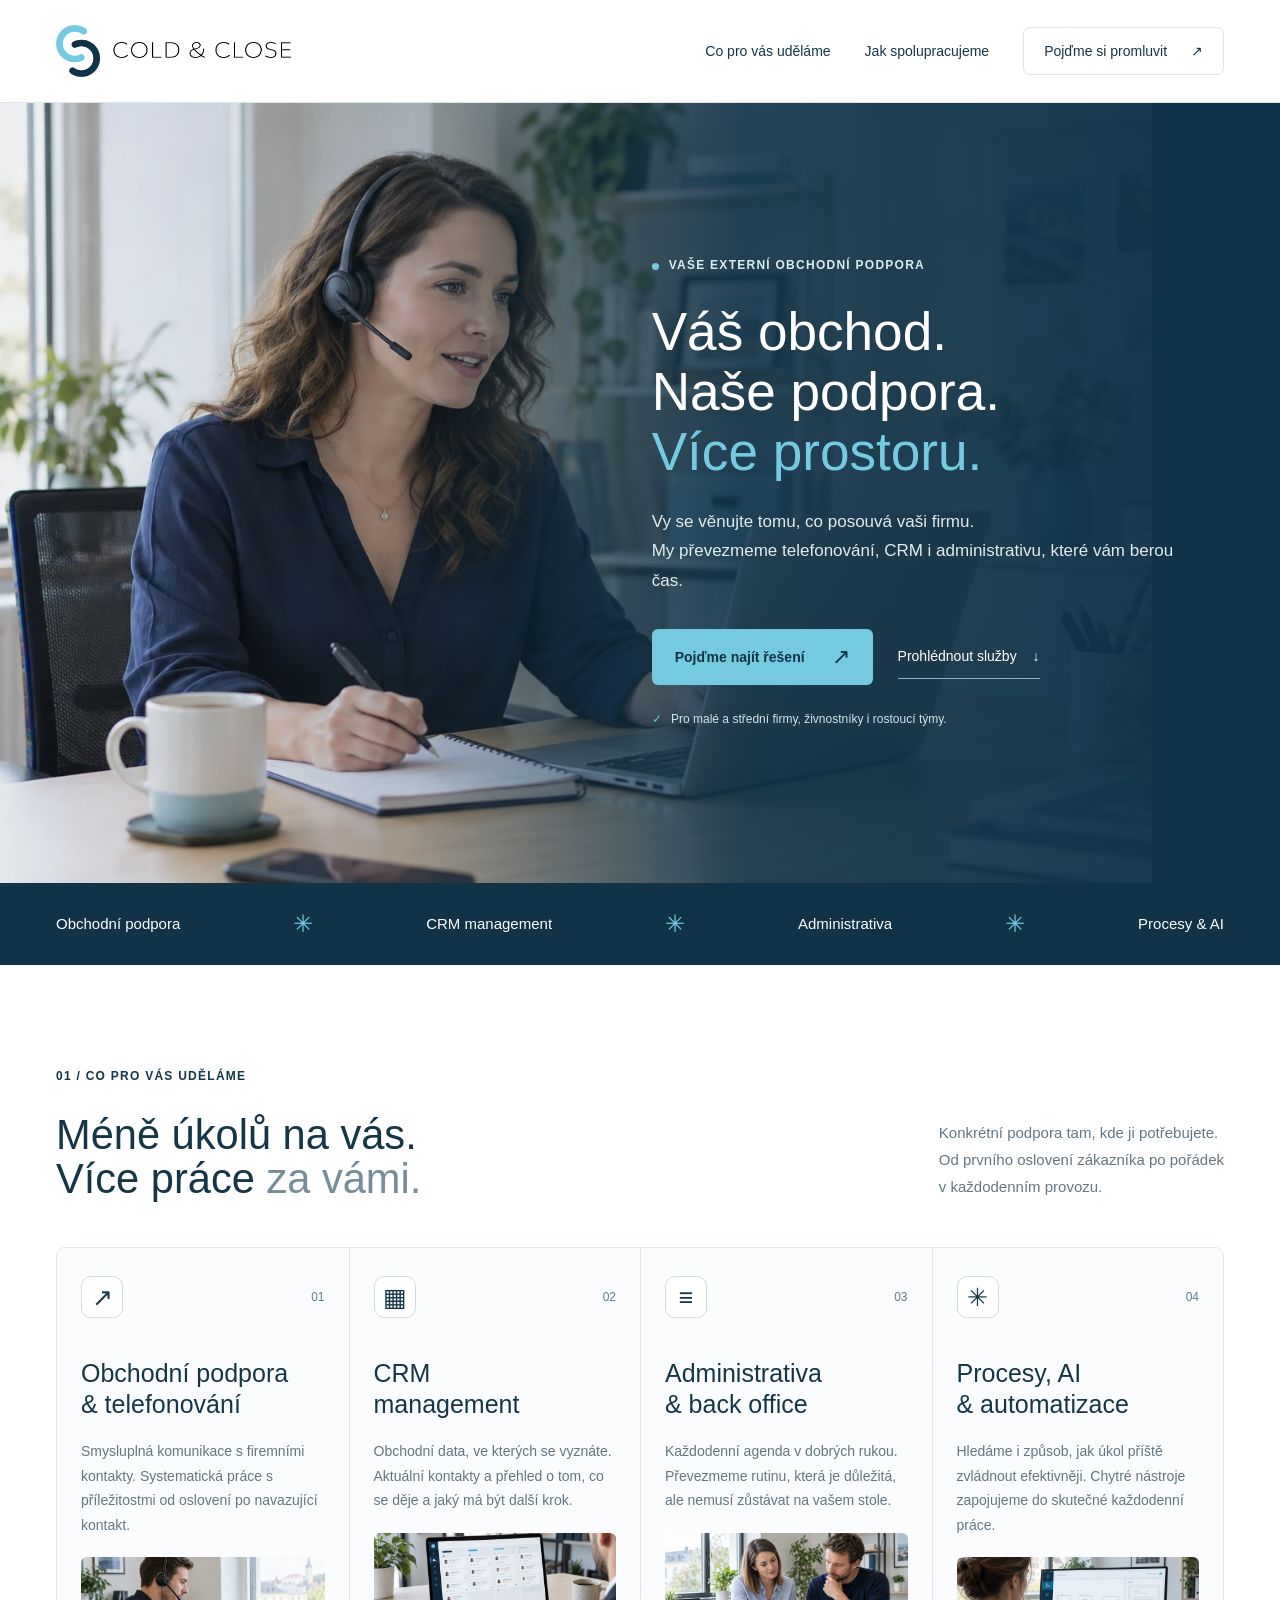
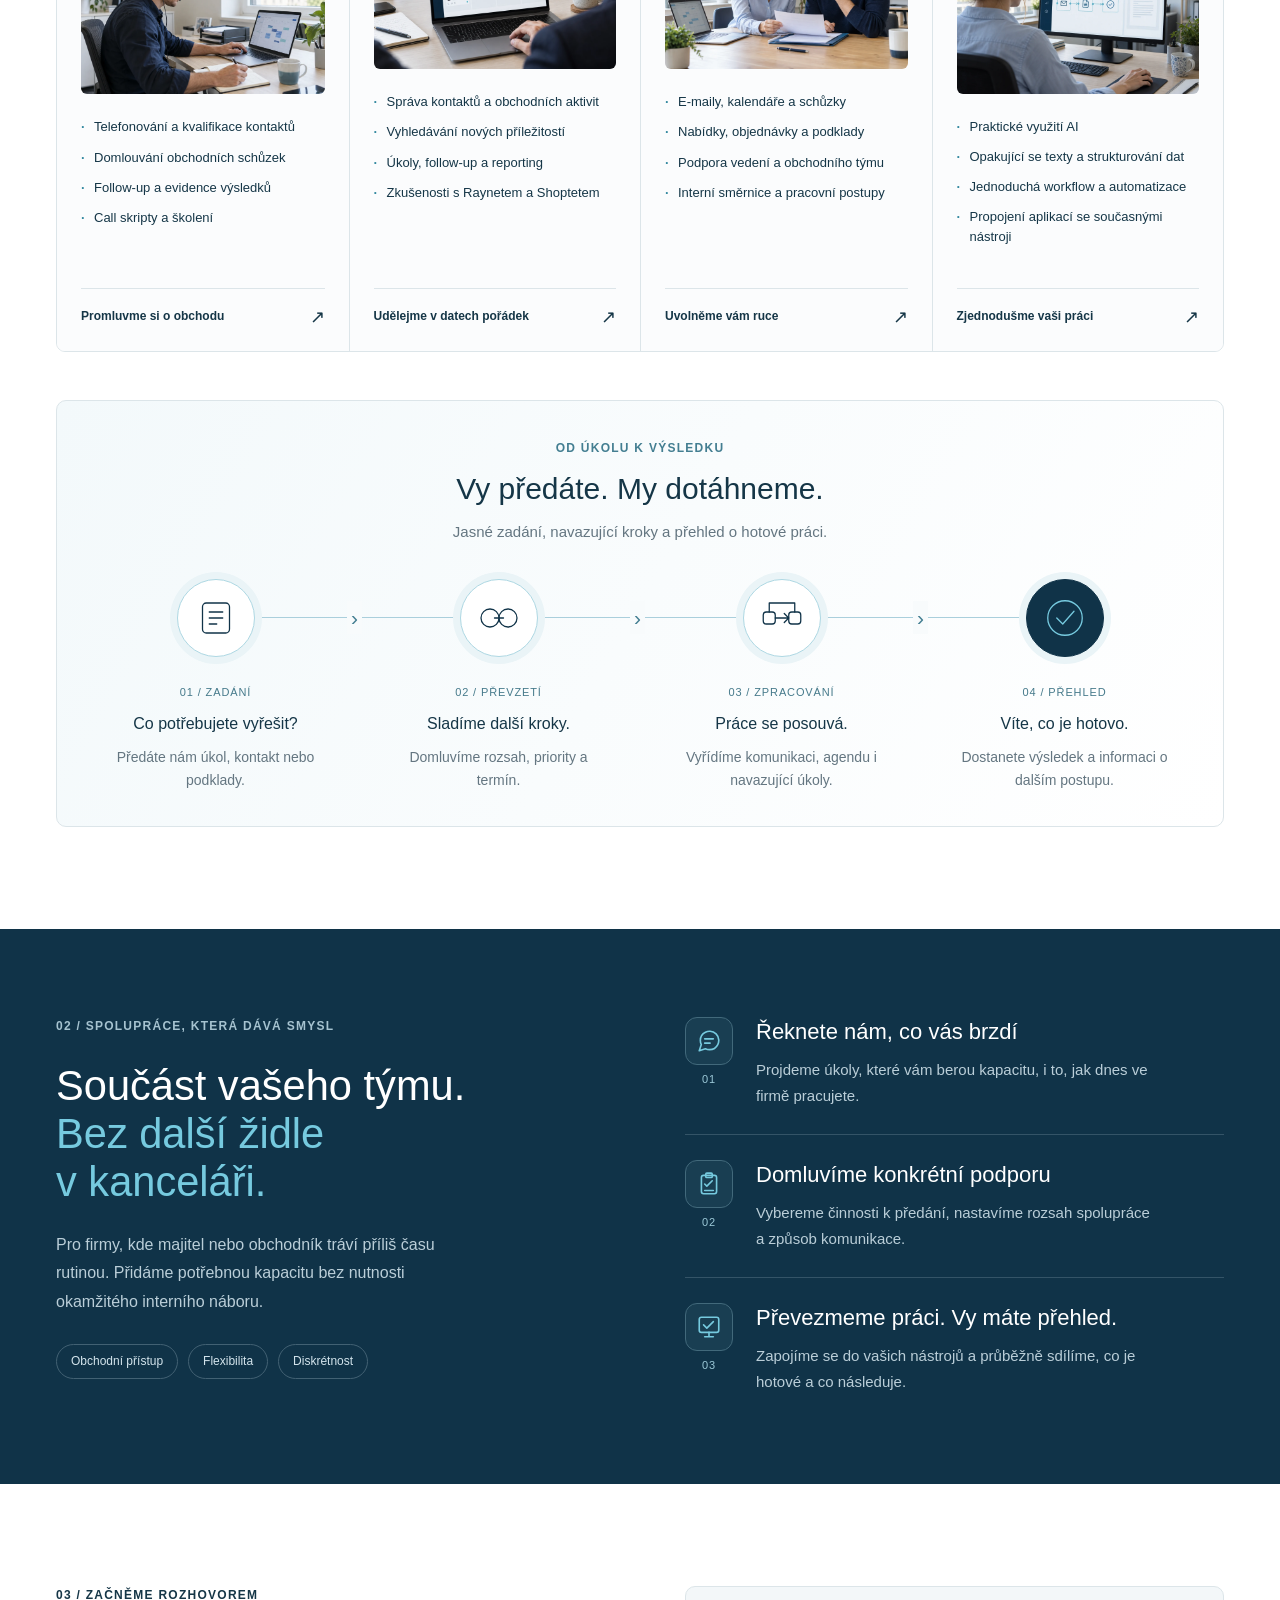
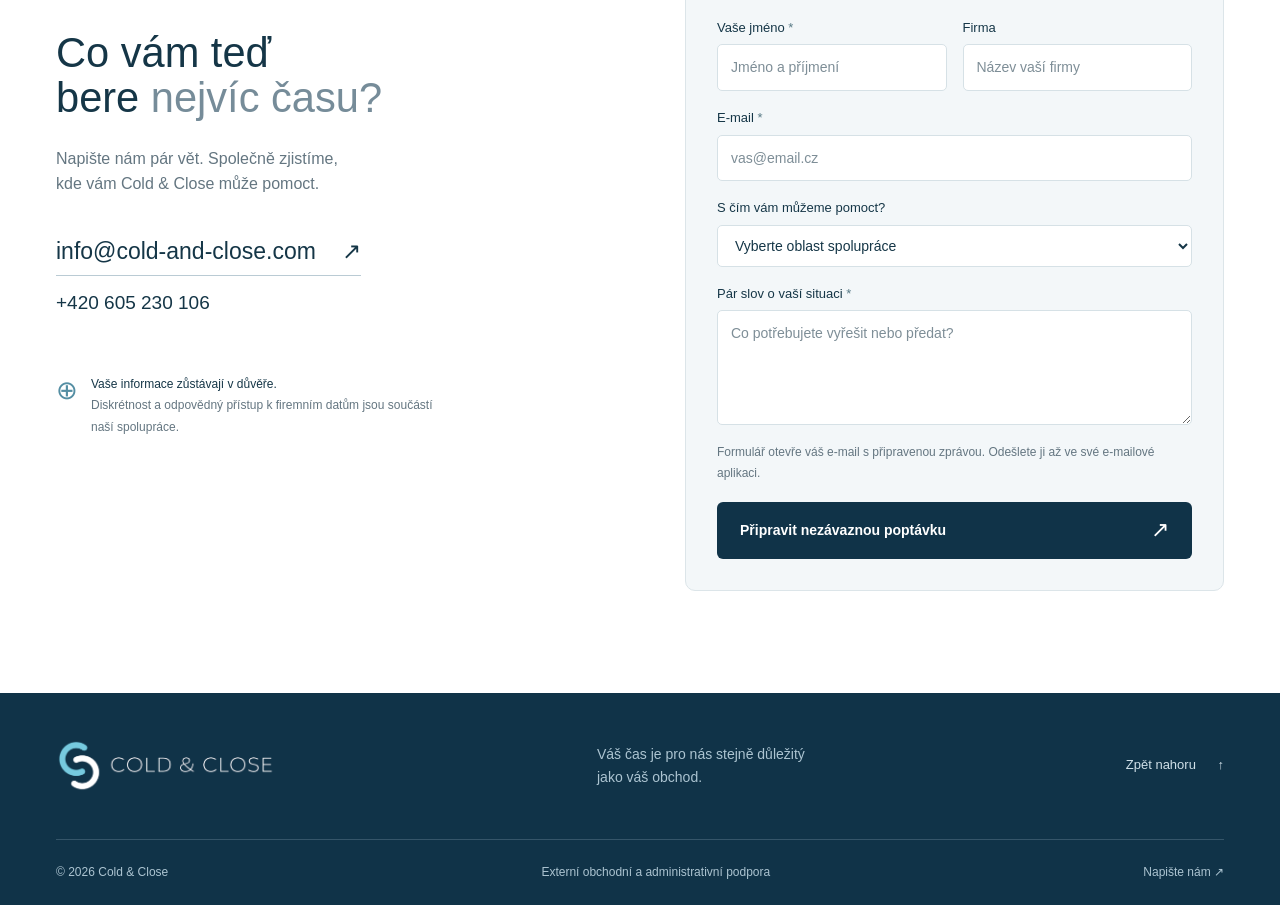
==== commit c3e66ba6: "Add collaboration step icons and remove illustration note" ====
--- a/index.html
+++ b/index.html
@@ -10,7 +10,7 @@
   <meta property="og:description" content="Převezmeme činnosti, které vám berou kapacitu. Od prvního kontaktu po každodenní administrativu.">
   <meta property="og:type" content="website">
   <link rel="icon" type="image/png" href="./assets/favicon.png">
-  <link rel="stylesheet" href="./styles.css?v=workflow-4">
+  <link rel="stylesheet" href="./styles.css?v=step-icons">
   <script src="./script.js" defer></script>
 </head>
 <body>
@@ -47,7 +47,6 @@
         <article class="service-card"><div class="card-top"><span class="service-icon" aria-hidden="true">≡</span><span class="card-number">03</span></div><h3>Administrativa<br>& back office</h3><p>Každodenní agenda v dobrých rukou. Převezmeme rutinu, která je důležitá, ale nemusí zůstávat na vašem stole.</p><img class="service-inline-photo" src="./assets/admin.webp" alt="Ilustrační spolupráce nad firemními dokumenty a plánem práce." width="1536" height="1024" loading="lazy" decoding="async"><ul><li>E-maily, kalendáře a schůzky</li><li>Nabídky, objednávky a podklady</li><li>Podpora vedení a obchodního týmu</li><li>Interní směrnice a pracovní postupy</li></ul><a class="card-link" href="#kontakt" data-service="Administrativa a back office">Uvolněme vám ruce <span aria-hidden="true">↗</span></a></article>
         <article class="service-card"><div class="card-top"><span class="service-icon" aria-hidden="true">✳</span><span class="card-number">04</span></div><h3>Procesy, AI<br>& automatizace</h3><p>Hledáme i způsob, jak úkol příště zvládnout efektivněji. Chytré nástroje zapojujeme do skutečné každodenní práce.</p><img class="service-inline-photo" src="./assets/automation.webp" alt="Ilustrační práce s automatizací: propojení přijatého e-mailu, přípravy dokumentu a dokončení úkolu." width="1536" height="1024" loading="lazy" decoding="async"><ul><li>Praktické využití AI</li><li>Opakující se texty a strukturování dat</li><li>Jednoduchá workflow a automatizace</li><li>Propojení aplikací se současnými nástroji</li></ul><a class="card-link" href="#kontakt" data-service="Procesy, AI a automatizace">Zjednodušme vaši práci <span aria-hidden="true">↗</span></a></article>
       </div>
-      <p class="imagery-note">Ilustrační vizualizace služeb vytvořené pomocí AI.</p>
       <div class="workflow" aria-labelledby="workflow-title">
         <div class="workflow-heading"><p class="eyebrow">OD ÚKOLU K VÝSLEDKU</p><h3 id="workflow-title">Vy předáte. My dotáhneme.</h3><p>Jasné zadání, navazující kroky a přehled o hotové práci.</p></div>
         <ol class="workflow-track">
@@ -59,7 +58,7 @@
       </div>
 
     </section>
-    <section class="partnership" id="spoluprace" aria-labelledby="partnership-title"><div class="container partnership-grid"><div><p class="eyebrow">02 / SPOLUPRÁCE, KTERÁ DÁVÁ SMYSL</p><h2 id="partnership-title">Součást vašeho týmu.<br><span>Bez další židle<br>v kanceláři.</span></h2><p class="partnership-description">Pro firmy, kde majitel nebo obchodník tráví příliš času rutinou. Přidáme potřebnou kapacitu bez nutnosti okamžitého interního náboru.</p><div class="values"><span>Obchodní přístup</span><span>Flexibilita</span><span>Diskrétnost</span></div></div><div class="steps"><article><span>01</span><div><h3>Řeknete nám, co vás brzdí</h3><p>Projdeme úkoly, které vám berou kapacitu, i to, jak dnes ve firmě pracujete.</p></div></article><article><span>02</span><div><h3>Domluvíme konkrétní podporu</h3><p>Vybereme činnosti k předání, nastavíme rozsah spolupráce a způsob komunikace.</p></div></article><article><span>03</span><div><h3>Převezmeme práci. Vy máte přehled.</h3><p>Zapojíme se do vašich nástrojů a průběžně sdílíme, co je hotové a co následuje.</p></div></article></div></div></section>
+    <section class="partnership" id="spoluprace" aria-labelledby="partnership-title"><div class="container partnership-grid"><div><p class="eyebrow">02 / SPOLUPRÁCE, KTERÁ DÁVÁ SMYSL</p><h2 id="partnership-title">Součást vašeho týmu.<br><span>Bez další židle<br>v kanceláři.</span></h2><p class="partnership-description">Pro firmy, kde majitel nebo obchodník tráví příliš času rutinou. Přidáme potřebnou kapacitu bez nutnosti okamžitého interního náboru.</p><div class="values"><span>Obchodní přístup</span><span>Flexibilita</span><span>Diskrétnost</span></div></div><div class="steps"><article><span class="step-marker"><span class="step-icon" aria-hidden="true"><svg viewBox="0 0 24 24"><path d="M21 11.5a8.4 8.4 0 0 1-.9 3.8 8.5 8.5 0 0 1-7.6 4.7 8.4 8.4 0 0 1-3.8-.9L3 21l1.9-5.7a8.4 8.4 0 0 1-.9-3.8 8.5 8.5 0 0 1 4.7-7.6 8.4 8.4 0 0 1 3.8-.9H13a8.5 8.5 0 0 1 8 8v.5Z"/><path d="M8 10h8M8 14h5"/></svg></span><span class="step-number">01</span></span><div><h3>Řeknete nám, co vás brzdí</h3><p>Projdeme úkoly, které vám berou kapacitu, i to, jak dnes ve firmě pracujete.</p></div></article><article><span class="step-marker"><span class="step-icon" aria-hidden="true"><svg viewBox="0 0 24 24"><rect x="5" y="4" width="14" height="17" rx="2"/><rect x="9" y="2" width="6" height="4" rx="1"/><path d="m8 12 2 2 5-5M8 18h8"/></svg></span><span class="step-number">02</span></span><div><h3>Domluvíme konkrétní podporu</h3><p>Vybereme činnosti k předání, nastavíme rozsah spolupráce a způsob komunikace.</p></div></article><article><span class="step-marker"><span class="step-icon" aria-hidden="true"><svg viewBox="0 0 24 24"><rect x="3" y="3" width="18" height="14" rx="2"/><path d="M8 21h8M12 17v4m-5-11 3 3 6-6"/></svg></span><span class="step-number">03</span></span><div><h3>Převezmeme práci. Vy máte přehled.</h3><p>Zapojíme se do vašich nástrojů a průběžně sdílíme, co je hotové a co následuje.</p></div></article></div></div></section>
     <section class="contact section container" id="kontakt" aria-labelledby="contact-title"><div class="contact-copy"><p class="eyebrow">03 / ZAČNĚME ROZHOVOREM</p><h2 id="contact-title">Co vám teď<br>bere <span class="muted">nejvíc času?</span></h2><p>Napište nám pár vět. Společně zjistíme,<br class="desktop-break"> kde vám Cold & Close může pomoct.</p><a class="email-link" href="mailto:info@cold-and-close.com">info@cold-and-close.com <span aria-hidden="true">↗</span></a><a class="phone-link" href="tel:+420605230106">+420 605 230 106</a><div class="discretion"><span aria-hidden="true">⊕</span><p><strong>Vaše informace zůstávají v důvěře.</strong><br>Diskrétnost a odpovědný přístup k firemním datům jsou součástí naší spolupráce.</p></div></div><form id="contact-form"><div class="form-row"><label>Vaše jméno <span aria-hidden="true">*</span><input name="name" autocomplete="name" placeholder="Jméno a příjmení" required maxlength="100"></label><label>Firma<input name="company" autocomplete="organization" placeholder="Název vaší firmy" maxlength="150"></label></div><label>E-mail <span aria-hidden="true">*</span><input name="email" type="email" autocomplete="email" placeholder="vas@email.cz" required maxlength="200"></label><label>S čím vám můžeme pomoct?<select name="service" id="service"><option value="Zatím nevím — pojďme to probrat">Vyberte oblast spolupráce</option><option>Obchodní podpora a telefonování</option><option>CRM management</option><option>Administrativa a back office</option><option>Procesy, AI a automatizace</option><option>Více oblastí / jiná poptávka</option></select></label><label>Pár slov o vaší situaci <span aria-hidden="true">*</span><textarea name="message" rows="4" placeholder="Co potřebujete vyřešit nebo předat?" required maxlength="3000"></textarea></label><p class="form-note">Formulář otevře váš e-mail s připravenou zprávou. Odešlete ji až ve své e-mailové aplikaci.</p><button class="button button-dark submit-button" type="submit">Připravit nezávaznou poptávku <span aria-hidden="true">↗</span></button><p class="form-status" id="form-status" role="status" hidden></p><noscript><p>Pro přípravu zprávy zapněte JavaScript nebo nám napište přímo na <a href="mailto:info@cold-and-close.com">info@cold-and-close.com</a>.</p></noscript></form></section>
   </main>
   <footer><div class="container footer-main"><a href="#" aria-label="Cold & Close — zpět nahoru"><img src="./assets/logo-light.png" alt="Cold & Close" width="915" height="225"></a><p>Váš čas je pro nás stejně důležitý<br>jako váš obchod.</p><a href="#obsah" class="back-top">Zpět nahoru <span aria-hidden="true">↑</span></a></div><div class="container footer-bottom"><span>© <span id="year">2026</span> Cold & Close</span><span>Externí obchodní a administrativní podpora</span><a href="mailto:info@cold-and-close.com">Napište nám ↗</a></div></footer>
--- a/styles.css
+++ b/styles.css
@@ -8,7 +8,7 @@
 .hero-background-image{position:absolute;inset:0;width:100%;height:100%;object-fit:cover;object-position:center 42%;transform:translateX(-10%);z-index:-2}
 .hero-background:after{content:'';position:absolute;inset:0;z-index:-1;background:linear-gradient(90deg,rgba(16,51,72,.06) 10%,rgba(16,51,72,.22) 32%,rgba(16,51,72,.88) 58%,rgba(16,51,72,.97) 100%)}
 .hero-inner{display:flex;justify-content:flex-end}.hero-background .hero-copy{width:49%;max-width:600px}.hero-background h1{font-size:clamp(46px,4.55vw,70px)}.hero-background h1>span{color:var(--blue)}.hero-background .eyebrow{color:#d7edf3}.hero-background .dot{background:var(--blue)}.hero-background .hero-description{color:#e0ebf0}.hero-background .hero-note{color:#d4e4ec}.hero-background .hero-note span{color:var(--blue)}.hero-background .button-dark{background:var(--blue);color:var(--navy)}.hero-background .button-dark:hover{background:#a1deed}.hero-background .text-link{color:white;border-color:#96b0be}.hero-background a:focus-visible{outline-color:white}
-.service-inline-photo{width:100%;max-width:280px;aspect-ratio:16/9;object-fit:cover;border-radius:6px;margin:20px 0 0;align-self:flex-start}.imagery-note{font-size:12px;color:var(--muted);margin-top:24px}
+.service-inline-photo{width:100%;max-width:280px;aspect-ratio:16/9;object-fit:cover;border-radius:6px;margin:20px 0 0;align-self:flex-start}
 @media(max-width:1150px){.hero-background .hero-copy{width:52%}.hero-background .hero-actions{gap:18px}}
 @media(max-width:800px){.hero.hero-background{min-height:660px;padding:60px 0}.hero-background-image{object-position:35% center;transform:none}.hero-background:after{background:linear-gradient(90deg,rgba(16,51,72,.48),rgba(16,51,72,.92) 80%)}.hero-background .hero-copy{width:100%;max-width:540px}.hero-inner{justify-content:flex-start}.hero-background h1{font-size:clamp(44px,8vw,60px)}.hero-background .hero-description{max-width:470px}}
 @media(max-width:480px){.hero.hero-background{min-height:620px;padding:55px 0}.hero-background-image{object-position:38% center}.hero-background:after{background:linear-gradient(180deg,rgba(16,51,72,.68),rgba(16,51,72,.94))}.hero-background h1{font-size:44px}.hero-background .hero-actions{flex-wrap:wrap}.service-inline-photo{max-width:240px}}
@@ -26,3 +26,10 @@
 @media(max-width:480px){.hero-background h1{font-size:40px}.workflow-heading h3{font-size:25px}.workflow-track{grid-template-columns:1fr;gap:26px}.workflow-track li{text-align:left;display:grid;grid-template-columns:65px 1fr;column-gap:18px}.workflow-symbol{width:60px;height:60px;grid-column:1;grid-row:1/4;margin:3px 0}.workflow-symbol svg{width:40px;height:40px}.workflow-step,.workflow-track h4,.workflow-track p{grid-column:2}.workflow-track p{margin:0;max-width:none}.workflow-track h4{margin:6px 0}.workflow-track li:before,.workflow-track li:after{display:none}}
 
 @media(prefers-reduced-motion:reduce){html{scroll-behavior:auto}*,*:before,*:after{transition:none!important}}
+
+/* Icons give each collaboration step a distinct visual anchor. */
+.steps article>.step-marker{padding-top:0;display:flex;flex:0 0 48px;flex-direction:column;align-items:center;gap:7px}
+.step-icon{display:grid;place-items:center;width:48px;height:48px;border:1px solid #42697b;border-radius:12px;background:#193e52;color:var(--blue)}
+.step-icon svg{width:26px;height:26px;fill:none;stroke:currentColor;stroke-width:1.5;stroke-linecap:round;stroke-linejoin:round}
+.step-number{font-size:11px;line-height:1.4;letter-spacing:.08em;color:#9cc9d8}
+@media(max-width:480px){.steps article{gap:17px}.steps article>.step-marker{flex-basis:42px}.step-icon{width:42px;height:42px;border-radius:10px}.step-icon svg{width:23px;height:23px}}
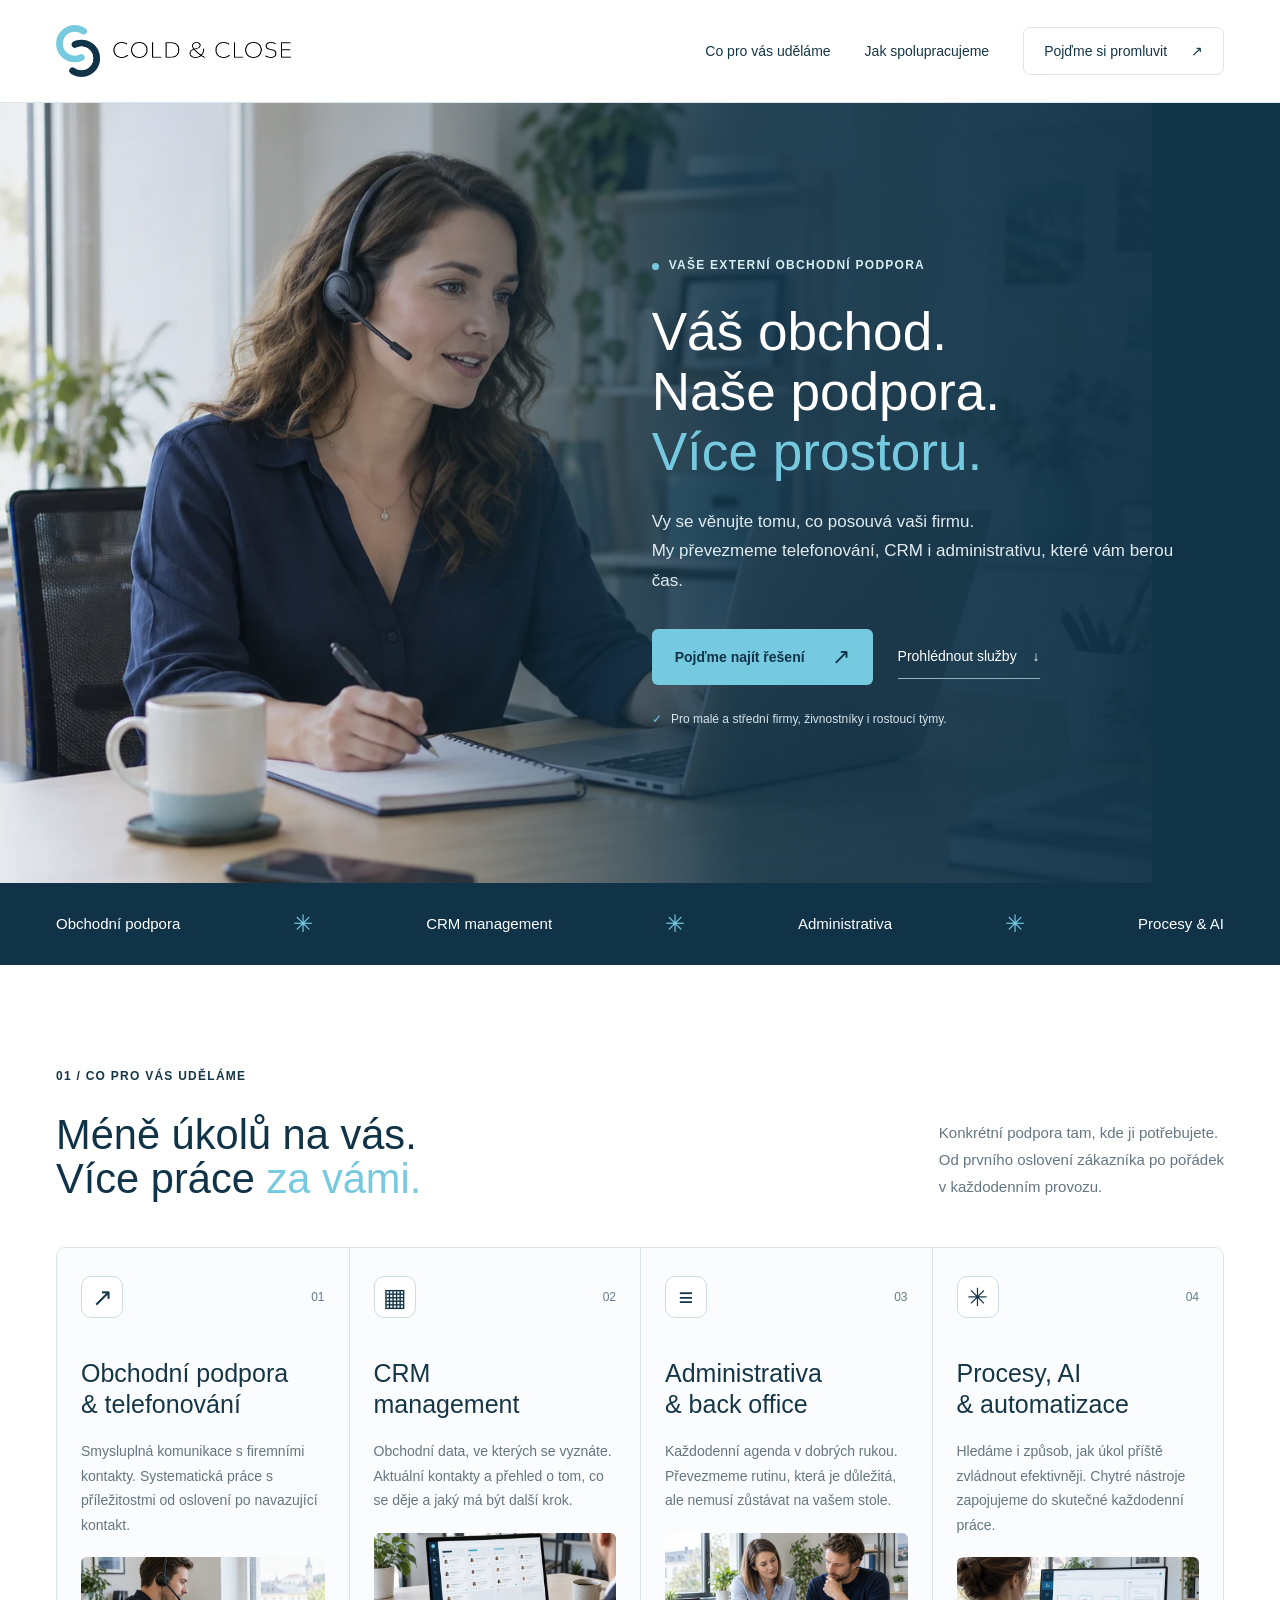
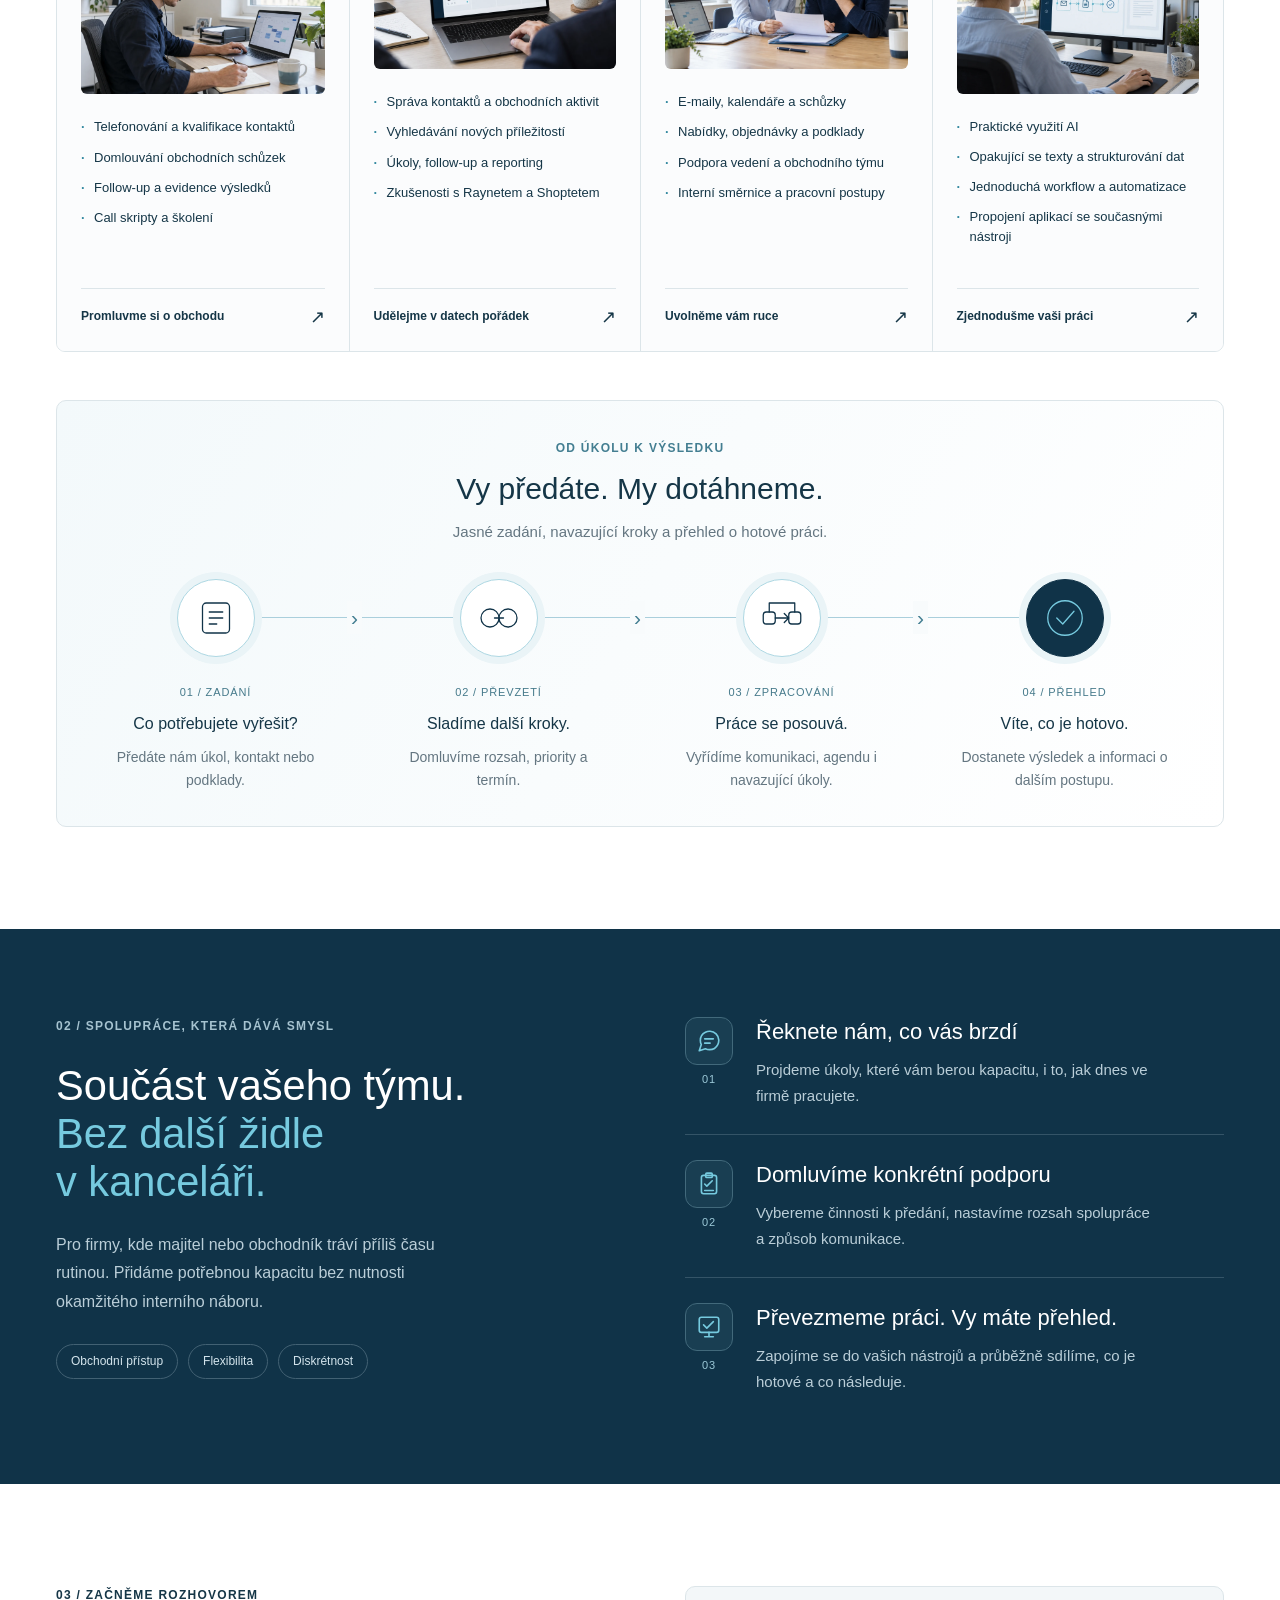
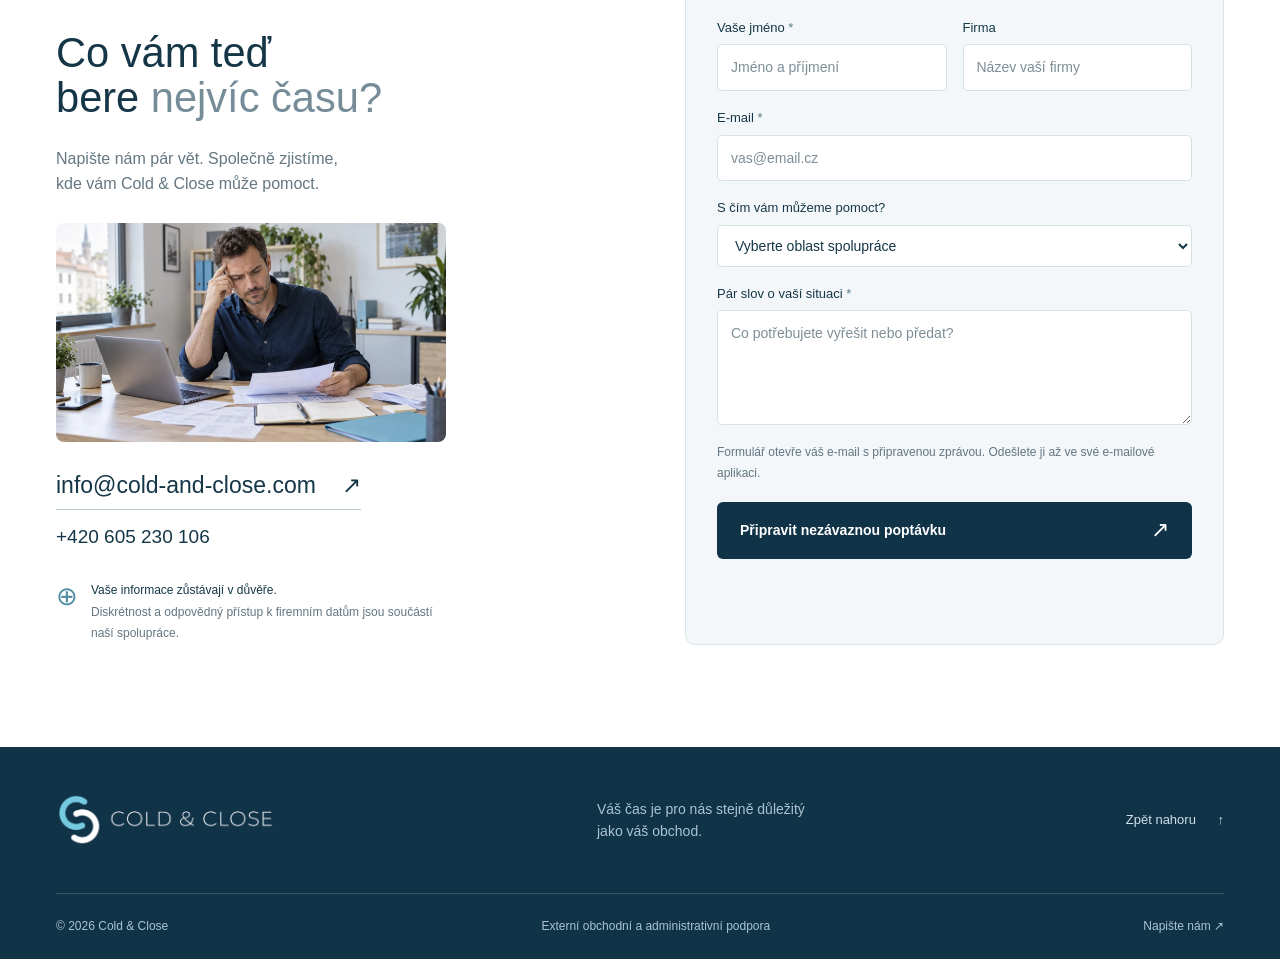
==== commit 7cd1f50f: "Add client workload photo and brand-colored service heading" ====
--- a/index.html
+++ b/index.html
@@ -10,7 +10,7 @@
   <meta property="og:description" content="Převezmeme činnosti, které vám berou kapacitu. Od prvního kontaktu po každodenní administrativu.">
   <meta property="og:type" content="website">
   <link rel="icon" type="image/png" href="./assets/favicon.png">
-  <link rel="stylesheet" href="./styles.css?v=step-icons">
+  <link rel="stylesheet" href="./styles.css?v=contact-brand">
   <script src="./script.js" defer></script>
 </head>
 <body>
@@ -59,7 +59,7 @@
 
     </section>
     <section class="partnership" id="spoluprace" aria-labelledby="partnership-title"><div class="container partnership-grid"><div><p class="eyebrow">02 / SPOLUPRÁCE, KTERÁ DÁVÁ SMYSL</p><h2 id="partnership-title">Součást vašeho týmu.<br><span>Bez další židle<br>v kanceláři.</span></h2><p class="partnership-description">Pro firmy, kde majitel nebo obchodník tráví příliš času rutinou. Přidáme potřebnou kapacitu bez nutnosti okamžitého interního náboru.</p><div class="values"><span>Obchodní přístup</span><span>Flexibilita</span><span>Diskrétnost</span></div></div><div class="steps"><article><span class="step-marker"><span class="step-icon" aria-hidden="true"><svg viewBox="0 0 24 24"><path d="M21 11.5a8.4 8.4 0 0 1-.9 3.8 8.5 8.5 0 0 1-7.6 4.7 8.4 8.4 0 0 1-3.8-.9L3 21l1.9-5.7a8.4 8.4 0 0 1-.9-3.8 8.5 8.5 0 0 1 4.7-7.6 8.4 8.4 0 0 1 3.8-.9H13a8.5 8.5 0 0 1 8 8v.5Z"/><path d="M8 10h8M8 14h5"/></svg></span><span class="step-number">01</span></span><div><h3>Řeknete nám, co vás brzdí</h3><p>Projdeme úkoly, které vám berou kapacitu, i to, jak dnes ve firmě pracujete.</p></div></article><article><span class="step-marker"><span class="step-icon" aria-hidden="true"><svg viewBox="0 0 24 24"><rect x="5" y="4" width="14" height="17" rx="2"/><rect x="9" y="2" width="6" height="4" rx="1"/><path d="m8 12 2 2 5-5M8 18h8"/></svg></span><span class="step-number">02</span></span><div><h3>Domluvíme konkrétní podporu</h3><p>Vybereme činnosti k předání, nastavíme rozsah spolupráce a způsob komunikace.</p></div></article><article><span class="step-marker"><span class="step-icon" aria-hidden="true"><svg viewBox="0 0 24 24"><rect x="3" y="3" width="18" height="14" rx="2"/><path d="M8 21h8M12 17v4m-5-11 3 3 6-6"/></svg></span><span class="step-number">03</span></span><div><h3>Převezmeme práci. Vy máte přehled.</h3><p>Zapojíme se do vašich nástrojů a průběžně sdílíme, co je hotové a co následuje.</p></div></article></div></div></section>
-    <section class="contact section container" id="kontakt" aria-labelledby="contact-title"><div class="contact-copy"><p class="eyebrow">03 / ZAČNĚME ROZHOVOREM</p><h2 id="contact-title">Co vám teď<br>bere <span class="muted">nejvíc času?</span></h2><p>Napište nám pár vět. Společně zjistíme,<br class="desktop-break"> kde vám Cold & Close může pomoct.</p><a class="email-link" href="mailto:info@cold-and-close.com">info@cold-and-close.com <span aria-hidden="true">↗</span></a><a class="phone-link" href="tel:+420605230106">+420 605 230 106</a><div class="discretion"><span aria-hidden="true">⊕</span><p><strong>Vaše informace zůstávají v důvěře.</strong><br>Diskrétnost a odpovědný přístup k firemním datům jsou součástí naší spolupráce.</p></div></div><form id="contact-form"><div class="form-row"><label>Vaše jméno <span aria-hidden="true">*</span><input name="name" autocomplete="name" placeholder="Jméno a příjmení" required maxlength="100"></label><label>Firma<input name="company" autocomplete="organization" placeholder="Název vaší firmy" maxlength="150"></label></div><label>E-mail <span aria-hidden="true">*</span><input name="email" type="email" autocomplete="email" placeholder="vas@email.cz" required maxlength="200"></label><label>S čím vám můžeme pomoct?<select name="service" id="service"><option value="Zatím nevím — pojďme to probrat">Vyberte oblast spolupráce</option><option>Obchodní podpora a telefonování</option><option>CRM management</option><option>Administrativa a back office</option><option>Procesy, AI a automatizace</option><option>Více oblastí / jiná poptávka</option></select></label><label>Pár slov o vaší situaci <span aria-hidden="true">*</span><textarea name="message" rows="4" placeholder="Co potřebujete vyřešit nebo předat?" required maxlength="3000"></textarea></label><p class="form-note">Formulář otevře váš e-mail s připravenou zprávou. Odešlete ji až ve své e-mailové aplikaci.</p><button class="button button-dark submit-button" type="submit">Připravit nezávaznou poptávku <span aria-hidden="true">↗</span></button><p class="form-status" id="form-status" role="status" hidden></p><noscript><p>Pro přípravu zprávy zapněte JavaScript nebo nám napište přímo na <a href="mailto:info@cold-and-close.com">info@cold-and-close.com</a>.</p></noscript></form></section>
+    <section class="contact section container" id="kontakt" aria-labelledby="contact-title"><div class="contact-copy"><p class="eyebrow">03 / ZAČNĚME ROZHOVOREM</p><h2 id="contact-title">Co vám teď<br>bere <span class="muted">nejvíc času?</span></h2><p>Napište nám pár vět. Společně zjistíme,<br class="desktop-break"> kde vám Cold & Close může pomoct.</p><img class="contact-client-photo" src="./assets/client-workload.webp" alt="Zamyšlený podnikatel prochází rozpracované dokumenty u notebooku." width="1536" height="1024" loading="lazy" decoding="async"><a class="email-link" href="mailto:info@cold-and-close.com">info@cold-and-close.com <span aria-hidden="true">↗</span></a><a class="phone-link" href="tel:+420605230106">+420 605 230 106</a><div class="discretion"><span aria-hidden="true">⊕</span><p><strong>Vaše informace zůstávají v důvěře.</strong><br>Diskrétnost a odpovědný přístup k firemním datům jsou součástí naší spolupráce.</p></div></div><form id="contact-form"><div class="form-row"><label>Vaše jméno <span aria-hidden="true">*</span><input name="name" autocomplete="name" placeholder="Jméno a příjmení" required maxlength="100"></label><label>Firma<input name="company" autocomplete="organization" placeholder="Název vaší firmy" maxlength="150"></label></div><label>E-mail <span aria-hidden="true">*</span><input name="email" type="email" autocomplete="email" placeholder="vas@email.cz" required maxlength="200"></label><label>S čím vám můžeme pomoct?<select name="service" id="service"><option value="Zatím nevím — pojďme to probrat">Vyberte oblast spolupráce</option><option>Obchodní podpora a telefonování</option><option>CRM management</option><option>Administrativa a back office</option><option>Procesy, AI a automatizace</option><option>Více oblastí / jiná poptávka</option></select></label><label>Pár slov o vaší situaci <span aria-hidden="true">*</span><textarea name="message" rows="4" placeholder="Co potřebujete vyřešit nebo předat?" required maxlength="3000"></textarea></label><p class="form-note">Formulář otevře váš e-mail s připravenou zprávou. Odešlete ji až ve své e-mailové aplikaci.</p><button class="button button-dark submit-button" type="submit">Připravit nezávaznou poptávku <span aria-hidden="true">↗</span></button><p class="form-status" id="form-status" role="status" hidden></p><noscript><p>Pro přípravu zprávy zapněte JavaScript nebo nám napište přímo na <a href="mailto:info@cold-and-close.com">info@cold-and-close.com</a>.</p></noscript></form></section>
   </main>
   <footer><div class="container footer-main"><a href="#" aria-label="Cold & Close — zpět nahoru"><img src="./assets/logo-light.png" alt="Cold & Close" width="915" height="225"></a><p>Váš čas je pro nás stejně důležitý<br>jako váš obchod.</p><a href="#obsah" class="back-top">Zpět nahoru <span aria-hidden="true">↑</span></a></div><div class="container footer-bottom"><span>© <span id="year">2026</span> Cold & Close</span><span>Externí obchodní a administrativní podpora</span><a href="mailto:info@cold-and-close.com">Napište nám ↗</a></div></footer>
 </body>
--- a/styles.css
+++ b/styles.css
@@ -33,3 +33,9 @@
 .step-icon svg{width:26px;height:26px;fill:none;stroke:currentColor;stroke-width:1.5;stroke-linecap:round;stroke-linejoin:round}
 .step-number{font-size:11px;line-height:1.4;letter-spacing:.08em;color:#9cc9d8}
 @media(max-width:480px){.steps article{gap:17px}.steps article>.step-marker{flex-basis:42px}.step-icon{width:42px;height:42px;border-radius:10px}.step-icon svg{width:23px;height:23px}}
+
+/* Contact illustration and original brand colors in the services heading. */
+#services-title{color:var(--navy)}#services-title .muted{color:var(--blue)}
+.contact-client-photo{width:100%;max-width:390px;aspect-ratio:16/9;object-fit:cover;object-position:center 40%;border-radius:8px;margin-top:26px}
+.contact-copy .email-link{margin-top:25px}.contact-copy .discretion{margin-top:28px}
+@media(max-width:480px){.contact-client-photo{max-width:320px;margin-top:23px}}
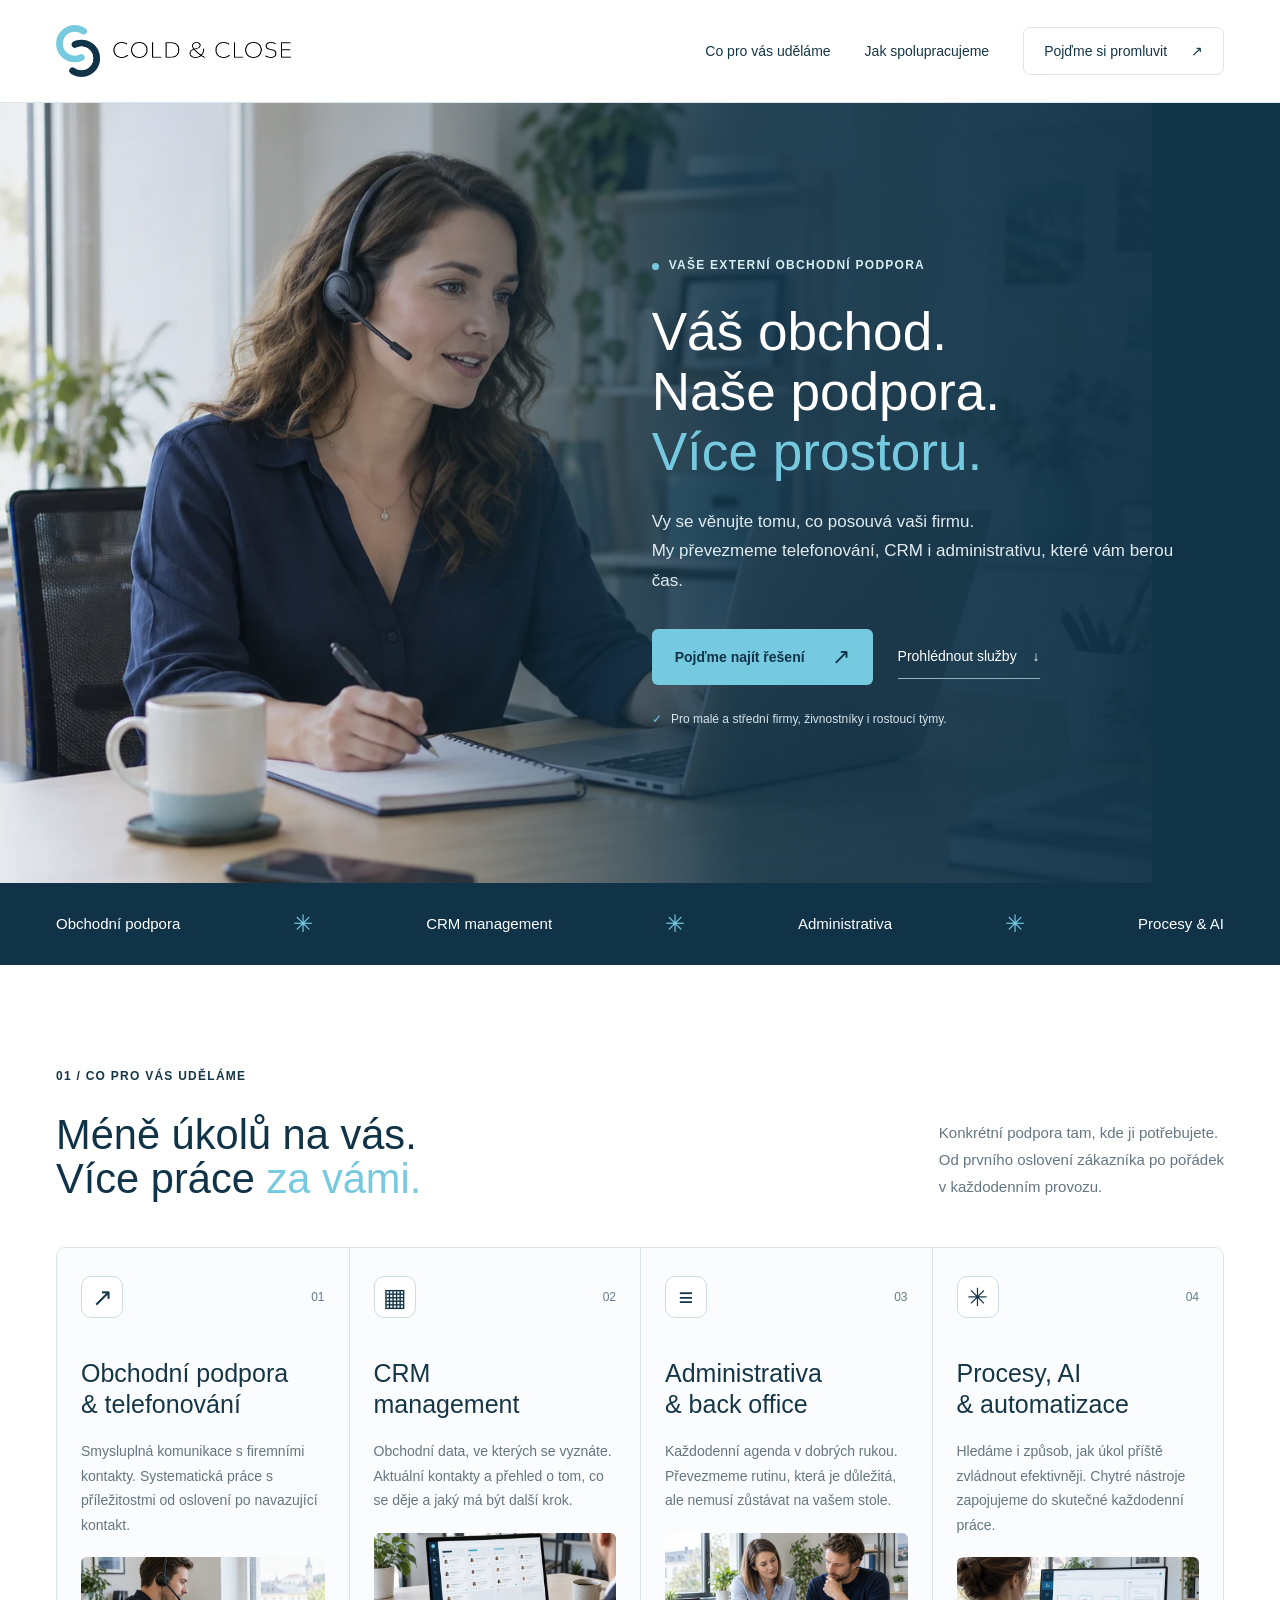
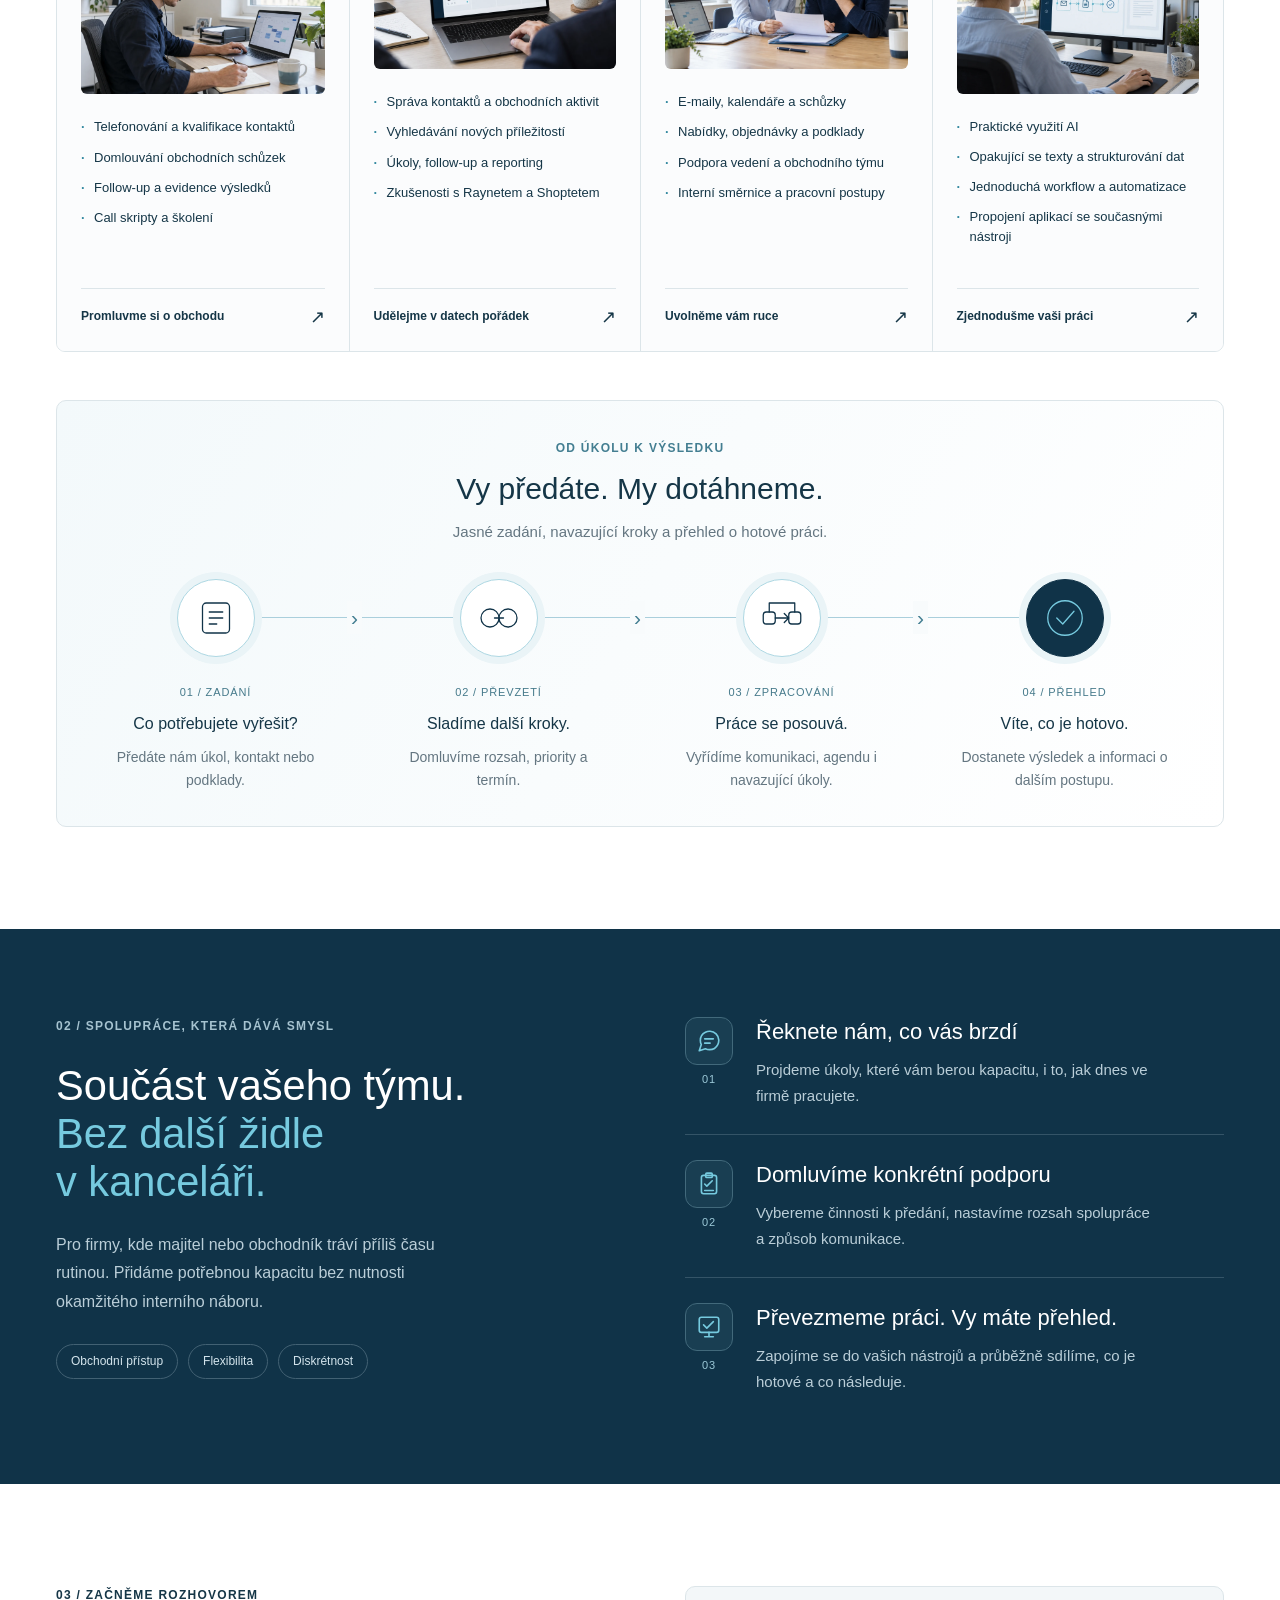
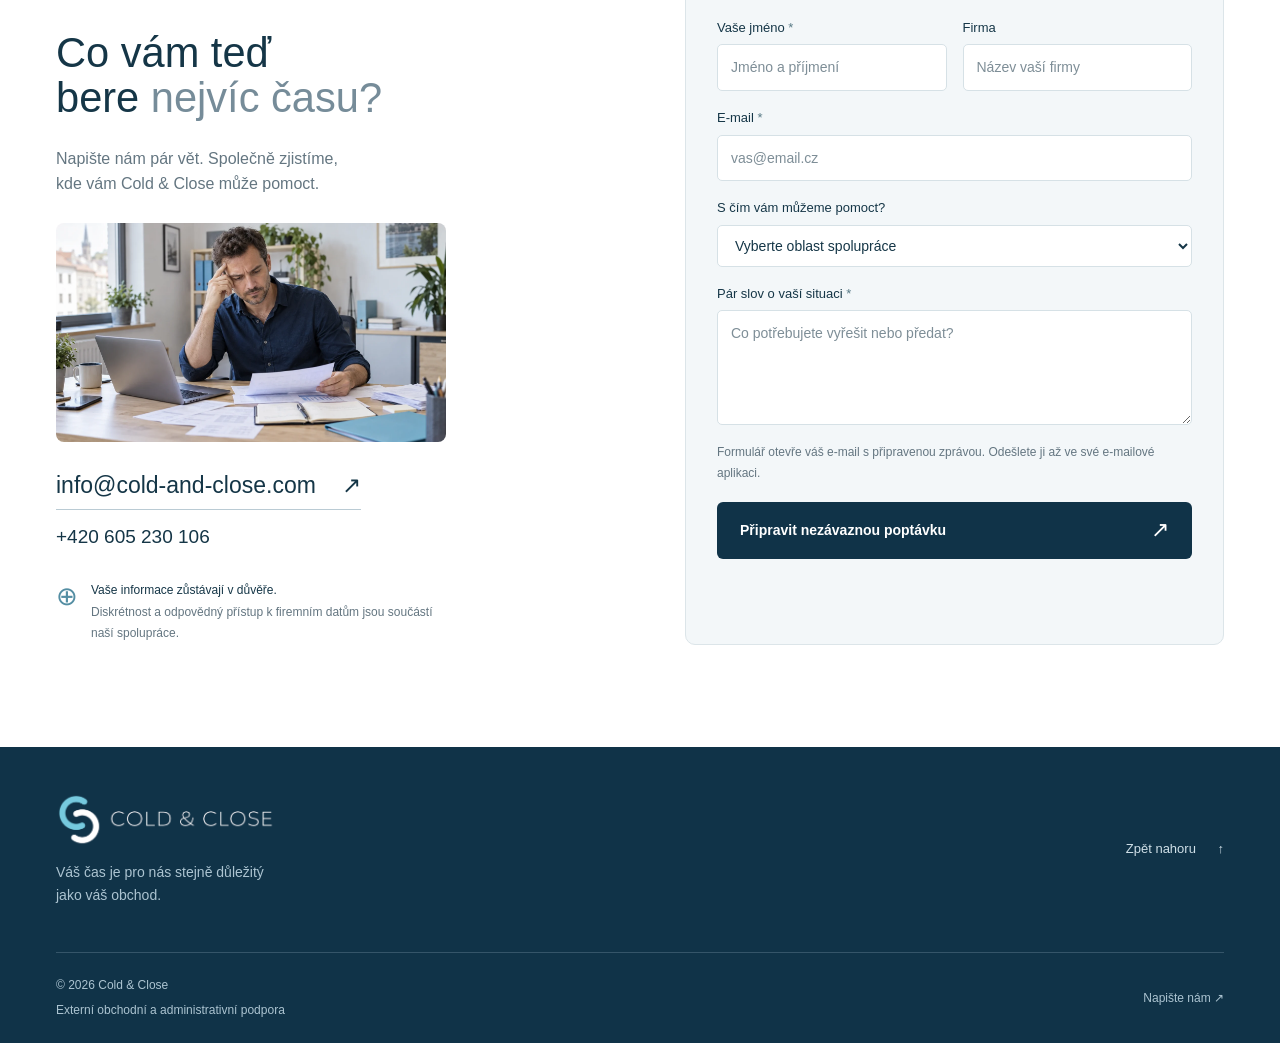
==== commit f91eccf2: "Align desktop footer text left and actions right" ====
--- a/index.html
+++ b/index.html
@@ -10,7 +10,7 @@
   <meta property="og:description" content="Převezmeme činnosti, které vám berou kapacitu. Od prvního kontaktu po každodenní administrativu.">
   <meta property="og:type" content="website">
   <link rel="icon" type="image/png" href="./assets/favicon.png">
-  <link rel="stylesheet" href="./styles.css?v=contact-brand">
+  <link rel="stylesheet" href="./styles.css?v=footer-align">
   <script src="./script.js" defer></script>
 </head>
 <body>
--- a/styles.css
+++ b/styles.css
@@ -39,3 +39,15 @@
 .contact-client-photo{width:100%;max-width:390px;aspect-ratio:16/9;object-fit:cover;object-position:center 40%;border-radius:8px;margin-top:26px}
 .contact-copy .email-link{margin-top:25px}.contact-copy .discretion{margin-top:28px}
 @media(max-width:480px){.contact-client-photo{max-width:320px;margin-top:23px}}
+
+/* Keep desktop footer copy on one shared left edge, actions on the right. */
+@media(min-width:801px){
+  .footer-main{display:grid;grid-template-columns:minmax(0,1fr) auto;gap:14px 40px;align-items:center}
+  .footer-main>a:first-child{grid-column:1;grid-row:1;justify-self:start}
+  .footer-main>p{grid-column:1;grid-row:2;text-align:left}
+  .footer-main>.back-top{grid-column:2;grid-row:1 / 3;justify-self:end;text-align:right}
+  .footer-bottom{display:grid;grid-template-columns:minmax(0,1fr) auto;gap:6px 40px;align-items:center}
+  .footer-bottom>span:first-child{grid-column:1;grid-row:1}
+  .footer-bottom>span:nth-child(2){grid-column:1;grid-row:2}
+  .footer-bottom>a{grid-column:2;grid-row:1 / 3;justify-self:end;text-align:right}
+}
